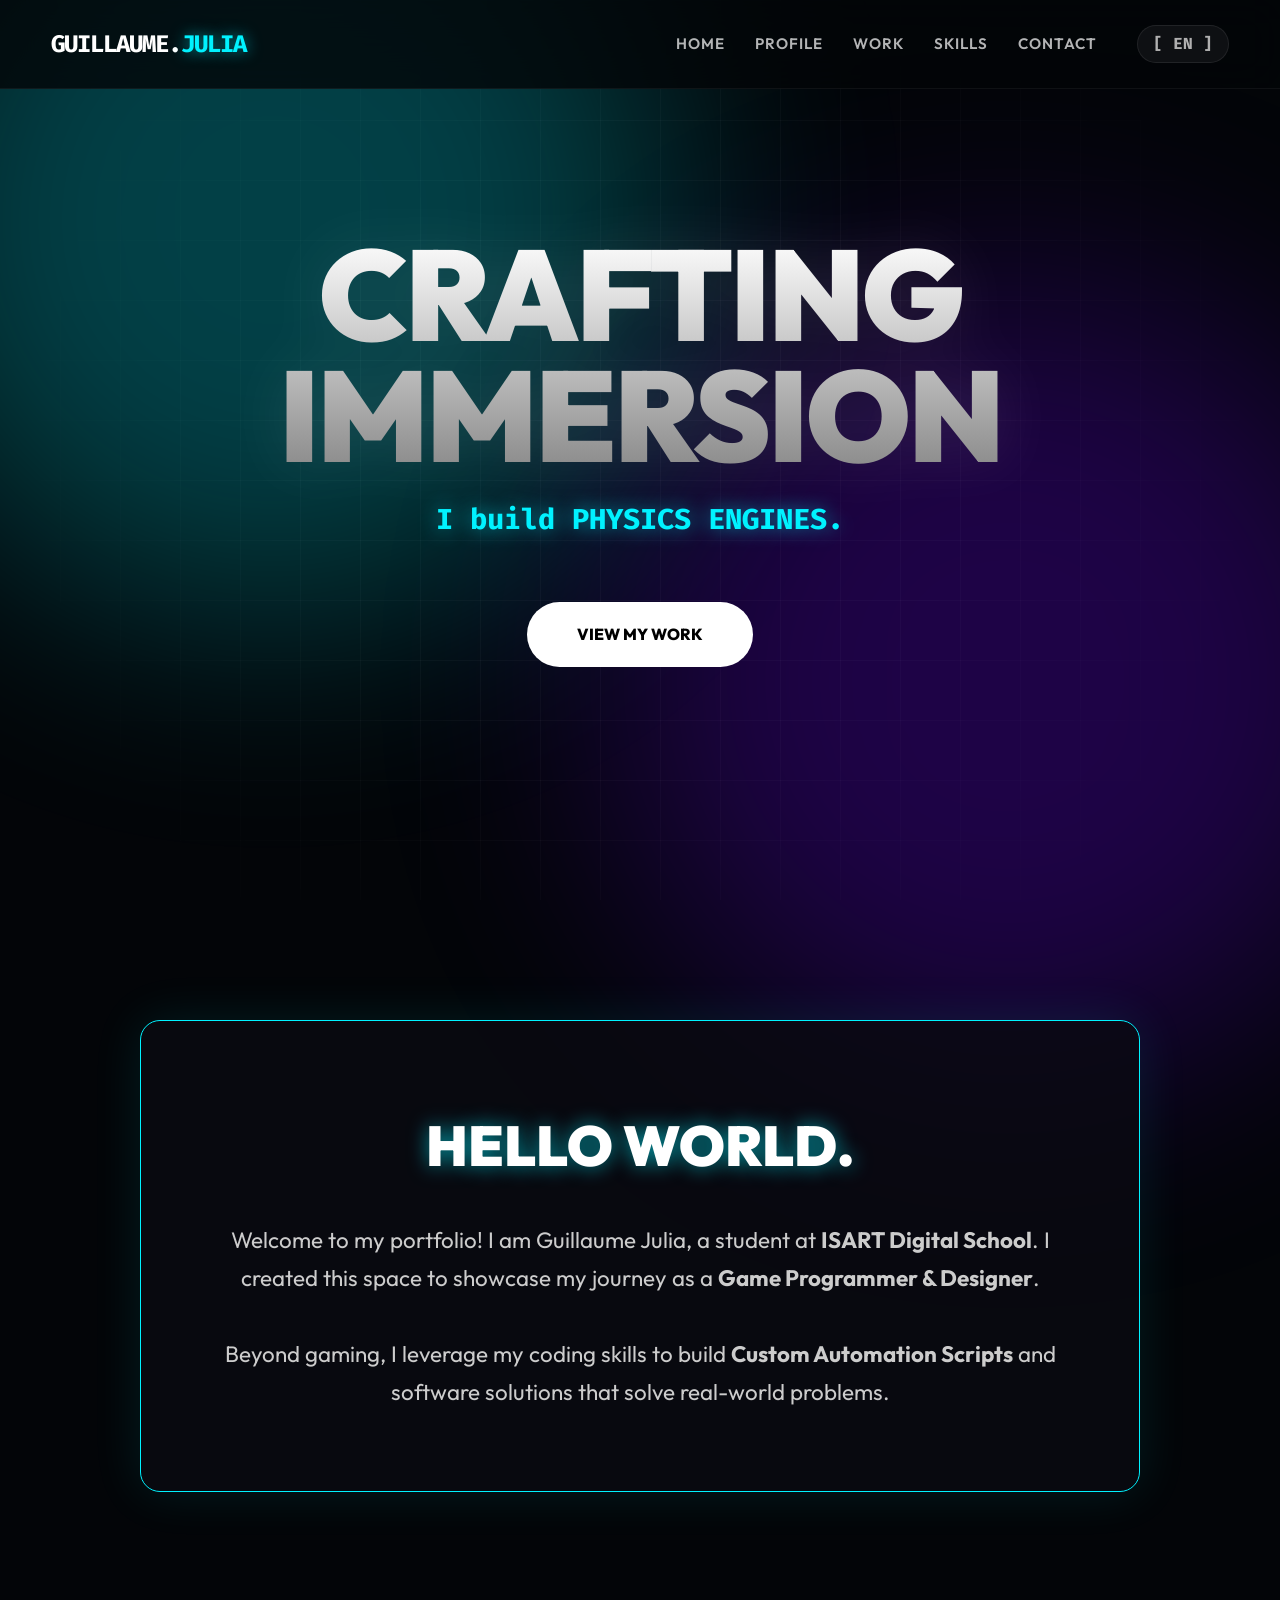
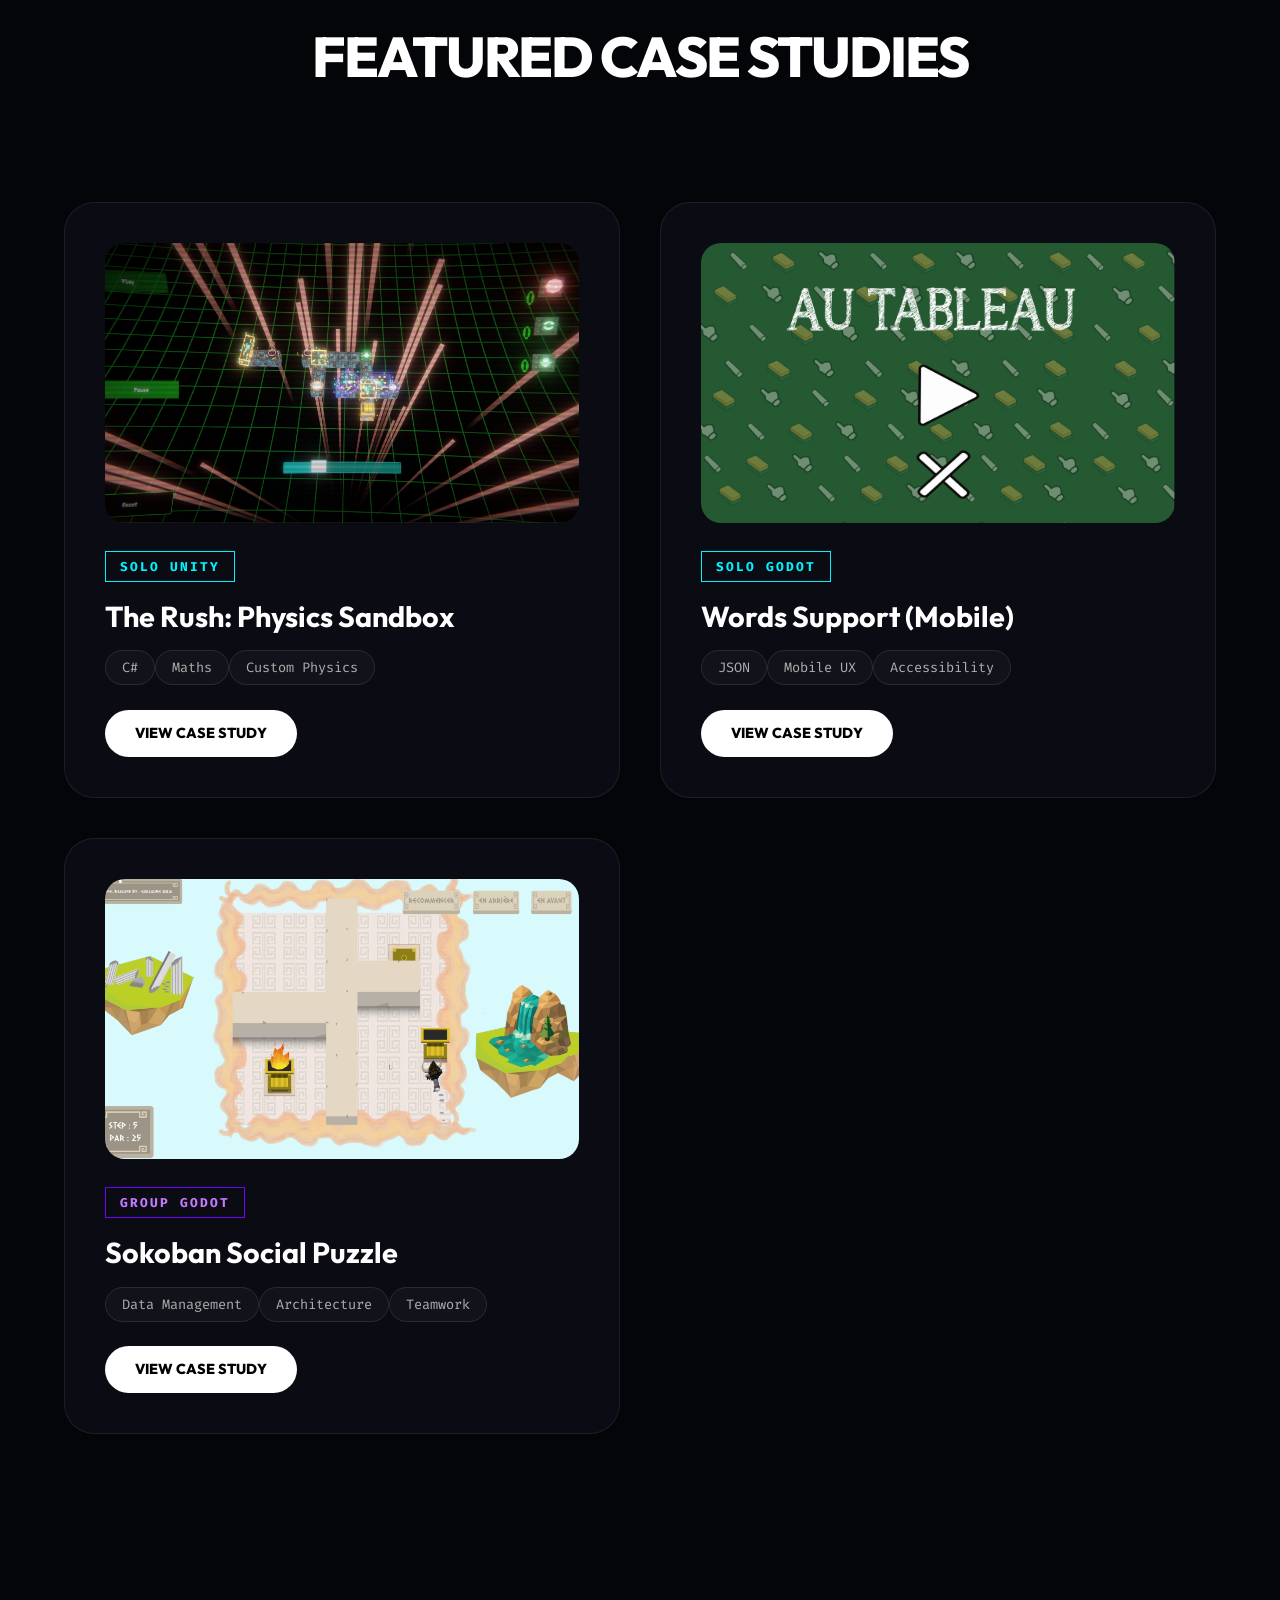
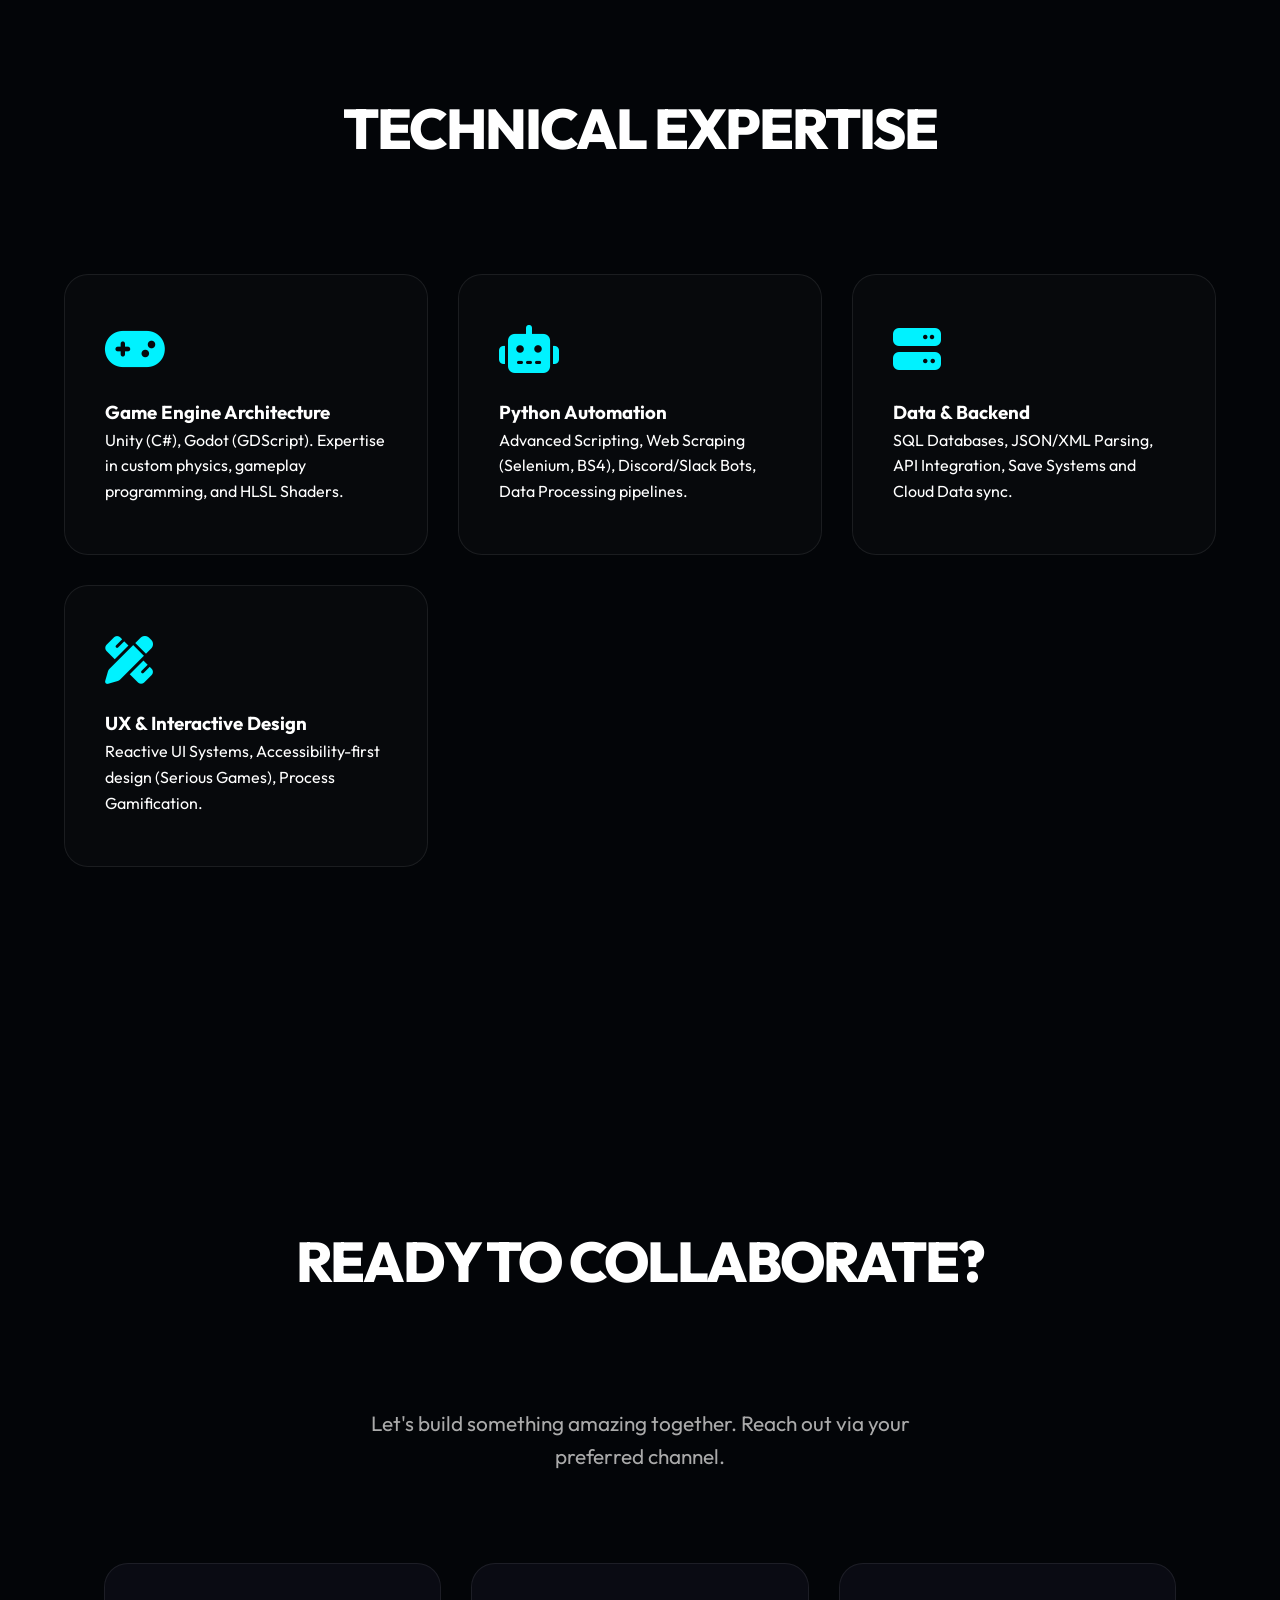
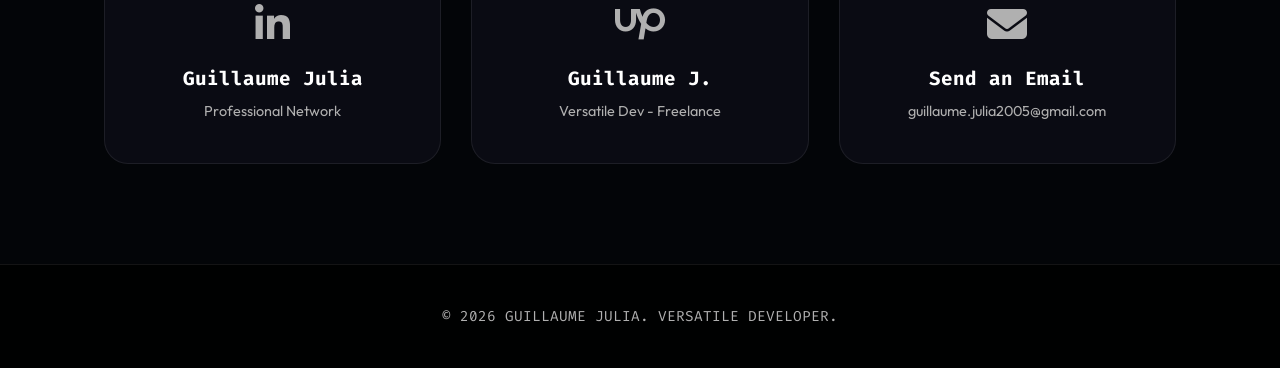
==== index.html @ 3892c231 "Add files via upload" ====
<!DOCTYPE html>
<html lang="en">
<head>
    <meta charset="UTF-8">
    <meta name="viewport" content="width=device-width, initial-scale=1.0">
    <title>Guillaume Julia | Creative Tech Portfolio</title>
    <link href="https://fonts.googleapis.com/css2?family=Outfit:wght@300;500;800;900&family=Fira+Code:wght@400;600&display=swap" rel="stylesheet">
    <link rel="stylesheet" href="https://cdnjs.cloudflare.com/ajax/libs/font-awesome/6.4.0/css/all.min.css">
    <link rel="stylesheet" href="style.css">
</head>
<body>
    <div class="scroll-progress" id="scroll-progress"></div>
    
    <div class="cursor-dot"></div>
    <div class="cursor-outline"></div>
    
    <div class="background-grid"></div>
    <div class="blob blob-1"></div>
    <div class="blob blob-2"></div>

    <nav class="navbar">
        <a href="index.html" class="logo">GUILLAUME.<span class="tech">JULIA</span></a>
        <div class="nav-container">
            <ul class="nav-links">
                <li><a href="#home" data-key="nav-home">Home</a></li>
                <li><a href="#about" data-key="nav-about">Profile</a></li>
                <li><a href="#projects" data-key="nav-work">Work</a></li>
                <li><a href="#skills" data-key="nav-skills">Skills</a></li>
                <li><a href="#contact" data-key="nav-contact">Contact</a></li>
            </ul>
            <div class="lang-switch" id="lang-toggle">[ EN ]</div>
        </div>
    </nav>

    <header id="home" class="hero">
        <div class="hero-content">
            <h1 class="glitch-text" data-key="hero-title">CRAFTING<br>IMMERSION</h1>
            <h2 class="typewriter"><span data-key="hero-subtitle">I build</span> <span id="typing-text"></span></h2>
            <div style="margin-top: 60px;"><a href="#projects" class="btn" data-key="hero-btn">View My Work</a></div>
        </div>
    </header>

    <section id="about" style="padding: 120px 5%;">
        <div class="about-perspective">
            <div class="about-box" id="tilt-box">
                <h2 data-key="about-title">HELLO WORLD.</h2>
                <p data-key="about-text">
                    Welcome to my portfolio! I am <span class="highlight">Guillaume Julia</span>, a student at <strong>ISART Digital School</strong>.
                    I created this space to showcase my journey as a <strong>Game Programmer & Designer</strong>.
                    <br><br>
                    Beyond gaming, I leverage my coding skills to build <strong>Custom Automation Scripts</strong> and software solutions that solve real-world problems.
                </p>
            </div>
        </div>
    </section>

    <section id="projects">
        <h2 class="section-title" data-key="section-projects">Featured Case Studies</h2>
        <div class="projects-grid">
            <div class="card">
                <div class="card-image" style="background-image: url('ClosingGeneral/Screenshots/Rush/Rush1.png');"></div>
                <div class="card-info">
                    <span class="badge-solo">SOLO UNITY</span>
                    <h3>The Rush: Physics Sandbox</h3>
                    <div class="tags" style="margin-bottom: 30px;"><span>C#</span><span>Maths</span><span>Custom Physics</span></div>
                    <a href="projet.html?id=1" class="btn" style="padding: 12px 30px; font-size: 0.9rem;" data-key="btn-case">View Case Study</a>
                </div>
            </div>

            <div class="card">
                <div class="card-image" style="background-image: url('ClosingGeneral/Screenshots/OneButton/OneButtonGame1.png');"></div>
                <div class="card-info">
                    <span class="badge-solo">SOLO GODOT</span>
                    <h3>Words Support (Mobile)</h3>
                    <div class="tags" style="margin-bottom: 30px;"><span>JSON</span><span>Mobile UX</span><span>Accessibility</span></div>
                    <a href="projet.html?id=2" class="btn" style="padding: 12px 30px; font-size: 0.9rem;" data-key="btn-case">View Case Study</a>
                </div>
            </div>

            <div class="card">
                <div class="card-image" style="background-image: url('ClosingGeneral/Screenshots/Sokoban/Sokoban4.png');"></div>
                <div class="card-info">
                    <span class="badge-group">GROUP GODOT</span>
                    <h3>Sokoban Social Puzzle</h3>
                    <div class="tags" style="margin-bottom: 30px;"><span>Data Management</span><span>Architecture</span><span>Teamwork</span></div>
                    <a href="projet.html?id=3" class="btn" style="padding: 12px 30px; font-size: 0.9rem;" data-key="btn-case">View Case Study</a>
                </div>
            </div>
        </div>
    </section>

    <section id="skills" style="padding: 150px 0;">
        <h2 class="section-title" data-key="section-skills">Technical Expertise</h2>
        <div class="skills-grid">
            <div class="skill-card">
                <i class="fa-solid fa-gamepad skill-icon"></i>
                <h3 data-key="skill-game-title">Game Engine Architecture</h3>
                <p data-key="skill-game-desc">Unity (C#), Godot (GDScript). Expertise in custom physics, gameplay programming, and HLSL Shaders.</p>
            </div>
            <div class="skill-card">
                <i class="fa-solid fa-robot skill-icon"></i>
                <h3 data-key="skill-auto-title">Python Automation</h3>
                <p data-key="skill-auto-desc">Advanced Scripting, Web Scraping (Selenium, BS4), Discord/Slack Bots, Data Processing pipelines.</p>
            </div>
            <div class="skill-card">
                <i class="fa-solid fa-server skill-icon"></i>
                <h3 data-key="skill-data-title">Data & Backend</h3>
                <p data-key="skill-data-desc">SQL Databases, JSON/XML Parsing, API Integration, Save Systems and Cloud Data sync.</p>
            </div>
            <div class="skill-card">
                <i class="fa-solid fa-pen-ruler skill-icon"></i>
                <h3 data-key="skill-ux-title">UX & Interactive Design</h3>
                <p data-key="skill-ux-desc">Reactive UI Systems, Accessibility-first design (Serious Games), Process Gamification.</p>
            </div>
        </div>
    </section>

    <section id="contact" class="contact-container">
        <h2 class="section-title" data-key="contact-title">Ready to Collaborate?</h2>
        <p style="font-size: 1.3rem; color: #aaa; max-width: 600px; text-align: center; margin-bottom: 40px;" data-key="contact-desc">
            Let's build something amazing together. Reach out via your preferred channel.
        </p>

        <div class="contact-grid">
            <a href="https://www.linkedin.com/in/guillaume-julia-a1200836b/" target="_blank" class="contact-card linkedin">
                <i class="fa-brands fa-linkedin-in"></i>
                <h3>Guillaume Julia</h3>
                <span>Professional Network</span>
            </a>
            
            <a href="https://www.upwork.com/freelancers/~01dd843549e33586c9?mp_source=share" target="_blank" class="contact-card upwork">
                <i class="fa-brands fa-upwork"></i>
                <h3>Guillaume J.</h3>
                <span>Versatile Dev - Freelance</span>
            </a>
            
            <a href="mailto:guillaume.julia2005@gmail.com" class="contact-card email">
                <i class="fa-solid fa-envelope"></i>
                <h3>Send an Email</h3>
                <span>guillaume.julia2005@gmail.com</span>
            </a>
        </div>
    </section>

    <footer>
        <p>© 2026 GUILLAUME JULIA. VERSATILE DEVELOPER.</p>
    </footer>

    <script src="script.js"></script>
</body>
</html>
---- style.css ----
:root {
    --bg-color: #030508;
    --card-bg: rgba(15, 15, 25, 0.7);
    --accent: #00f2ff;
    --accent-glow: rgba(0, 242, 255, 0.6);
    --secondary: #7000ff;
    --upwork: #14a800;
    --linkedin: #0077b5;
    --text: #ffffff;
    --text-dim: #b0b0b0;
    --border: rgba(255, 255, 255, 0.08);
    --font-main: 'Outfit', sans-serif;
    --font-code: 'Fira Code', monospace;
}

* { margin: 0; padding: 0; box-sizing: border-box; scroll-behavior: smooth; cursor: none; }

body { font-family: var(--font-main); background-color: var(--bg-color); color: var(--text); line-height: 1.6; overflow-x: hidden; }

/* --- SCROLL BAR --- */
.scroll-progress { position: fixed; top: 0; left: 0; height: 3px; background: var(--accent); width: 0%; z-index: 10001; box-shadow: 0 0 10px var(--accent); transition: width 0.1s; }

/* --- BACKGROUND --- */
.background-grid { position: fixed; top: 0; left: 0; width: 100vw; height: 100vh; z-index: -2; background-image: linear-gradient(rgba(255, 255, 255, 0.03) 1px, transparent 1px), linear-gradient(90deg, rgba(255, 255, 255, 0.03) 1px, transparent 1px); background-size: 60px 60px; mask-image: radial-gradient(circle at center, black 40%, transparent 85%); pointer-events: none; }
.blob { position: fixed; width: 800px; height: 800px; border-radius: 50%; filter: blur(120px); opacity: 0.25; z-index: -1; pointer-events: none; animation: pulse 10s infinite alternate; }
.blob-1 { background: var(--accent); top: -20%; left: -10%; }
.blob-2 { background: var(--secondary); bottom: -20%; right: -10%; animation-delay: -5s; }
@keyframes pulse { 0% { opacity: 0.2; transform: scale(1); } 100% { opacity: 0.4; transform: scale(1.1); } }

/* --- CURSOR FIX --- */
.cursor-dot, .cursor-outline {
    position: fixed;
    top: -100px; left: -100px; /* Cache initial */
    transform: translate(-50%, -50%); /* Centrage forcé */
    border-radius: 50%; z-index: 10000;
    pointer-events: none;
}
.cursor-dot { width: 8px; height: 8px; background: var(--accent); box-shadow: 0 0 15px var(--accent); }
.cursor-outline { width: 50px; height: 50px; border: 1px solid var(--accent); opacity: 0.5; }

/* --- NAVBAR --- */
.navbar { display: flex; justify-content: space-between; align-items: center; padding: 25px 4%; position: fixed; width: 100%; top: 0; z-index: 1000; backdrop-filter: blur(20px); border-bottom: 1px solid rgba(255,255,255,0.05); background: rgba(3, 5, 8, 0.8); }
.logo { font-weight: 800; font-family: var(--font-code); font-size: 1.5rem; letter-spacing: -1px; text-transform: uppercase; text-decoration: none; color: var(--text); transition: 0.3s; }
.logo:hover { text-shadow: 0 0 20px var(--accent-glow); }
.tech { color: var(--accent); text-shadow: 0 0 15px var(--accent-glow); }
.nav-container { display: flex; align-items: center; gap: 40px; }
.nav-links { display: flex; gap: 30px; list-style: none; }
.nav-links a { text-decoration: none; color: var(--text); opacity: 0.7; font-size: 0.95rem; font-weight: 600; text-transform: uppercase; letter-spacing: 1px; transition: 0.3s; }
.nav-links a:hover { opacity: 1; color: var(--accent); text-shadow: 0 0 10px var(--accent); }
.lang-switch { font-family: var(--font-code); font-weight: bold; cursor: pointer; border: 1px solid var(--border); padding: 5px 15px; border-radius: 20px; transition: 0.3s; background: rgba(255,255,255,0.05); color: var(--text-dim); }
.lang-switch:hover { border-color: var(--accent); color: #fff; }

/* --- HERO --- */
.hero { height: 100vh; display: flex; align-items: center; justify-content: center; text-align: center; padding: 0 5%; position: relative; }
.hero h1 { font-size: clamp(4rem, 12vw, 8rem); font-weight: 900; line-height: 0.95; background: linear-gradient(180deg, #fff, #888); -webkit-background-clip: text; -webkit-text-fill-color: transparent; margin-bottom: 20px; letter-spacing: -3px; filter: drop-shadow(0 0 30px rgba(255,255,255,0.1)); }
.typewriter { font-size: 1.8rem; color: var(--accent); font-family: var(--font-code); margin-bottom: 50px; text-shadow: 0 0 20px var(--accent-glow); }

/* --- SECTIONS --- */
.section-title { font-size: 3.5rem; text-align: center; margin-bottom: 100px; font-weight: 800; letter-spacing: -2px; text-transform: uppercase; }

/* --- ABOUT 3D --- */
.about-perspective { perspective: 1000px; display: flex; justify-content: center; }
.about-box { background: rgba(10, 10, 18, 0.8); border: 1px solid var(--accent); padding: 80px 50px; border-radius: 20px; text-align: center; max-width: 1000px; position: relative; overflow: hidden; box-shadow: 0 0 50px rgba(0, 242, 255, 0.1); transform-style: preserve-3d; transition: transform 0.1s ease-out; }
.about-box::after { content: ''; position: absolute; top: -50%; left: 0; width: 100%; height: 20px; background: linear-gradient(180deg, transparent, var(--accent), transparent); opacity: 0.3; animation: scan 4s infinite linear; pointer-events: none; }
@keyframes scan { 0% { top: -10%; } 100% { top: 110%; } }
.about-box h2 { font-size: 3.5rem; font-weight: 900; margin-bottom: 30px; color: #fff; text-transform: uppercase; text-shadow: 0 0 20px var(--accent-glow); }
.about-box p { font-size: 1.4rem; color: #ccc; line-height: 1.7; transform: translateZ(30px); }

/* --- CARDS --- */
.projects-grid { display: grid; grid-template-columns: repeat(auto-fit, minmax(400px, 1fr)); gap: 40px; padding: 0 5% 100px; }
.card { background: var(--card-bg); border: 1px solid var(--border); border-radius: 30px; padding: 40px; transition: 0.4s; position: relative; z-index: 1; overflow: hidden; }
.card:hover { transform: translateY(-15px); border-color: var(--accent); box-shadow: 0 30px 60px rgba(0,0,0,0.5); }
.card-image { height: 280px; border-radius: 20px; background-size: cover; background-position: center; margin-bottom: 30px; filter: saturate(0.8); transition: 0.4s; }
.card:hover .card-image { filter: saturate(1.2); }
.card h3 { font-size: 1.8rem; margin: 15px 0; font-weight: 700; color: #fff; }

/* --- SKILLS --- */
.skills-grid { display: grid; grid-template-columns: repeat(auto-fit, minmax(300px, 1fr)); gap: 30px; padding: 0 5% 100px; }
.skill-card { background: rgba(255,255,255,0.02); border: 1px solid var(--border); padding: 50px 40px; border-radius: 24px; transition: 0.3s; }
.skill-card:hover { background: rgba(255,255,255,0.05); border-color: var(--accent); transform: translateY(-5px); box-shadow: 0 0 30px rgba(0,242,255,0.1); }
.skill-icon { font-size: 3rem; color: var(--accent); margin-bottom: 25px; }

/* --- CONTACT GRID --- */
.contact-container { max-width: 1200px; margin: 0 auto; padding: 100px 5%; display: flex; flex-direction: column; align-items: center; position: relative; z-index: 50; }
.contact-grid { display: grid; grid-template-columns: repeat(auto-fit, minmax(300px, 1fr)); gap: 30px; width: 100%; margin-top: 50px; }
.contact-card {
    background: var(--card-bg); border: 1px solid var(--border); padding: 40px;
    border-radius: 24px; text-decoration: none; color: var(--text);
    display: flex; flex-direction: column; align-items: center; text-align: center;
    transition: 0.3s; position: relative; overflow: hidden; z-index: 51;
}
.contact-card i { font-size: 2.5rem; margin-bottom: 20px; transition: 0.3s; color: var(--text-dim); }
.contact-card h3 { font-family: var(--font-code); font-size: 1.2rem; margin-bottom: 5px; }
.contact-card span { font-size: 0.9rem; color: var(--text-dim); }

.contact-card.linkedin:hover { border-color: var(--linkedin); box-shadow: 0 0 30px rgba(0,119,181,0.2); transform: translateY(-10px); }
.contact-card.linkedin:hover i { color: var(--linkedin); transform: scale(1.1); }
.contact-card.upwork:hover { border-color: var(--upwork); box-shadow: 0 0 30px rgba(20,168,0,0.2); transform: translateY(-10px); }
.contact-card.upwork:hover i { color: var(--upwork); transform: scale(1.1); }
.contact-card.email:hover { border-color: var(--accent); box-shadow: 0 0 30px rgba(0,242,255,0.2); transform: translateY(-10px); }
.contact-card.email:hover i { color: var(--accent); transform: scale(1.1); }

footer { text-align: center; padding: 40px; border-top: 1px solid var(--border); font-family: var(--font-code); font-size: 0.9rem; color: var(--text-dim); background: rgba(0,0,0,0.8); }

/* --- PAGE PROJET --- */
.project-container { padding: 0 4% 150px; max-width: 1920px; margin: 0 auto; }
.feature-block { display: flex; align-items: center; gap: 80px; margin-bottom: 250px; opacity: 0; transform: translateY(100px); transition: all 1s; }
.feature-block.show { opacity: 1; transform: translateY(0); }
.feature-block:nth-child(even) { flex-direction: row-reverse; }
.feature-text { flex: 0.8; min-width: 400px; z-index: 2; }
.feature-text h3 {
    font-size: 3.5rem; line-height: 1.1; margin-bottom: 30px; font-family: var(--font-main); font-weight: 900;
    text-transform: uppercase; letter-spacing: -1px;
    background: linear-gradient(90deg, #fff, var(--accent)); -webkit-background-clip: text; -webkit-text-fill-color: transparent;
    filter: drop-shadow(0 0 20px rgba(0, 242, 255, 0.3));
}
.feature-image { flex: 1.4; border-radius: 20px; overflow: hidden; border: 1px solid rgba(255,255,255,0.1); box-shadow: 0 50px 100px rgba(0,0,0,0.8); transition: transform 0.5s; }
.feature-image:hover { transform: scale(1.02); }
.feature-image img { width: 100%; display: block; }

/* YOUTUBE WRAPPER */
.video-wrapper {
    position: relative; padding-bottom: 56.25%; height: 0; overflow: hidden;
    border-radius: 30px; border: 1px solid var(--border); margin-bottom: 150px;
    box-shadow: 0 0 80px rgba(0, 242, 255, 0.1); background: #000;
}
.video-wrapper iframe { position: absolute; top: 0; left: 0; width: 100%; height: 100%; border: 0; }

.project-meta-date { color: var(--text-dim); font-family: var(--font-code); font-size: 1.2rem; margin-bottom: 40px; border: 1px solid var(--border); padding: 10px 20px; border-radius: 50px; display: inline-block; }

.btn { padding: 20px 50px; border-radius: 100px; text-decoration: none; font-weight: 800; text-transform: uppercase; background: #fff; color: #000; display: inline-block; transition: 0.3s; position: relative; z-index: 10; }
.btn:hover { background: var(--accent); box-shadow: 0 0 40px var(--accent); transform: scale(1.05); }
.btn-link { color: var(--text); text-decoration: none; font-weight: 700; display: flex; align-items: center; gap: 10px; margin-top: 25px; transition: 0.3s; border-bottom: 1px solid transparent; width: fit-content; position: relative; z-index: 10; }
.btn-link:hover { color: var(--accent); border-bottom-color: var(--accent); gap: 15px; }
.tags span { background: rgba(255,255,255,0.03); border: 1px solid rgba(255,255,255,0.1); padding: 8px 16px; border-radius: 50px; font-size: 0.85rem; font-family: var(--font-code); color: var(--text-dim); }
.badge-solo { border: 1px solid var(--accent); color: var(--accent); padding: 6px 14px; font-family: var(--font-code); font-weight: bold; font-size: 0.8rem; letter-spacing: 2px; text-transform: uppercase; }
.badge-group { border: 1px solid var(--secondary); color: #c47aff; padding: 6px 14px; font-family: var(--font-code); font-weight: bold; font-size: 0.8rem; letter-spacing: 2px; text-transform: uppercase; }
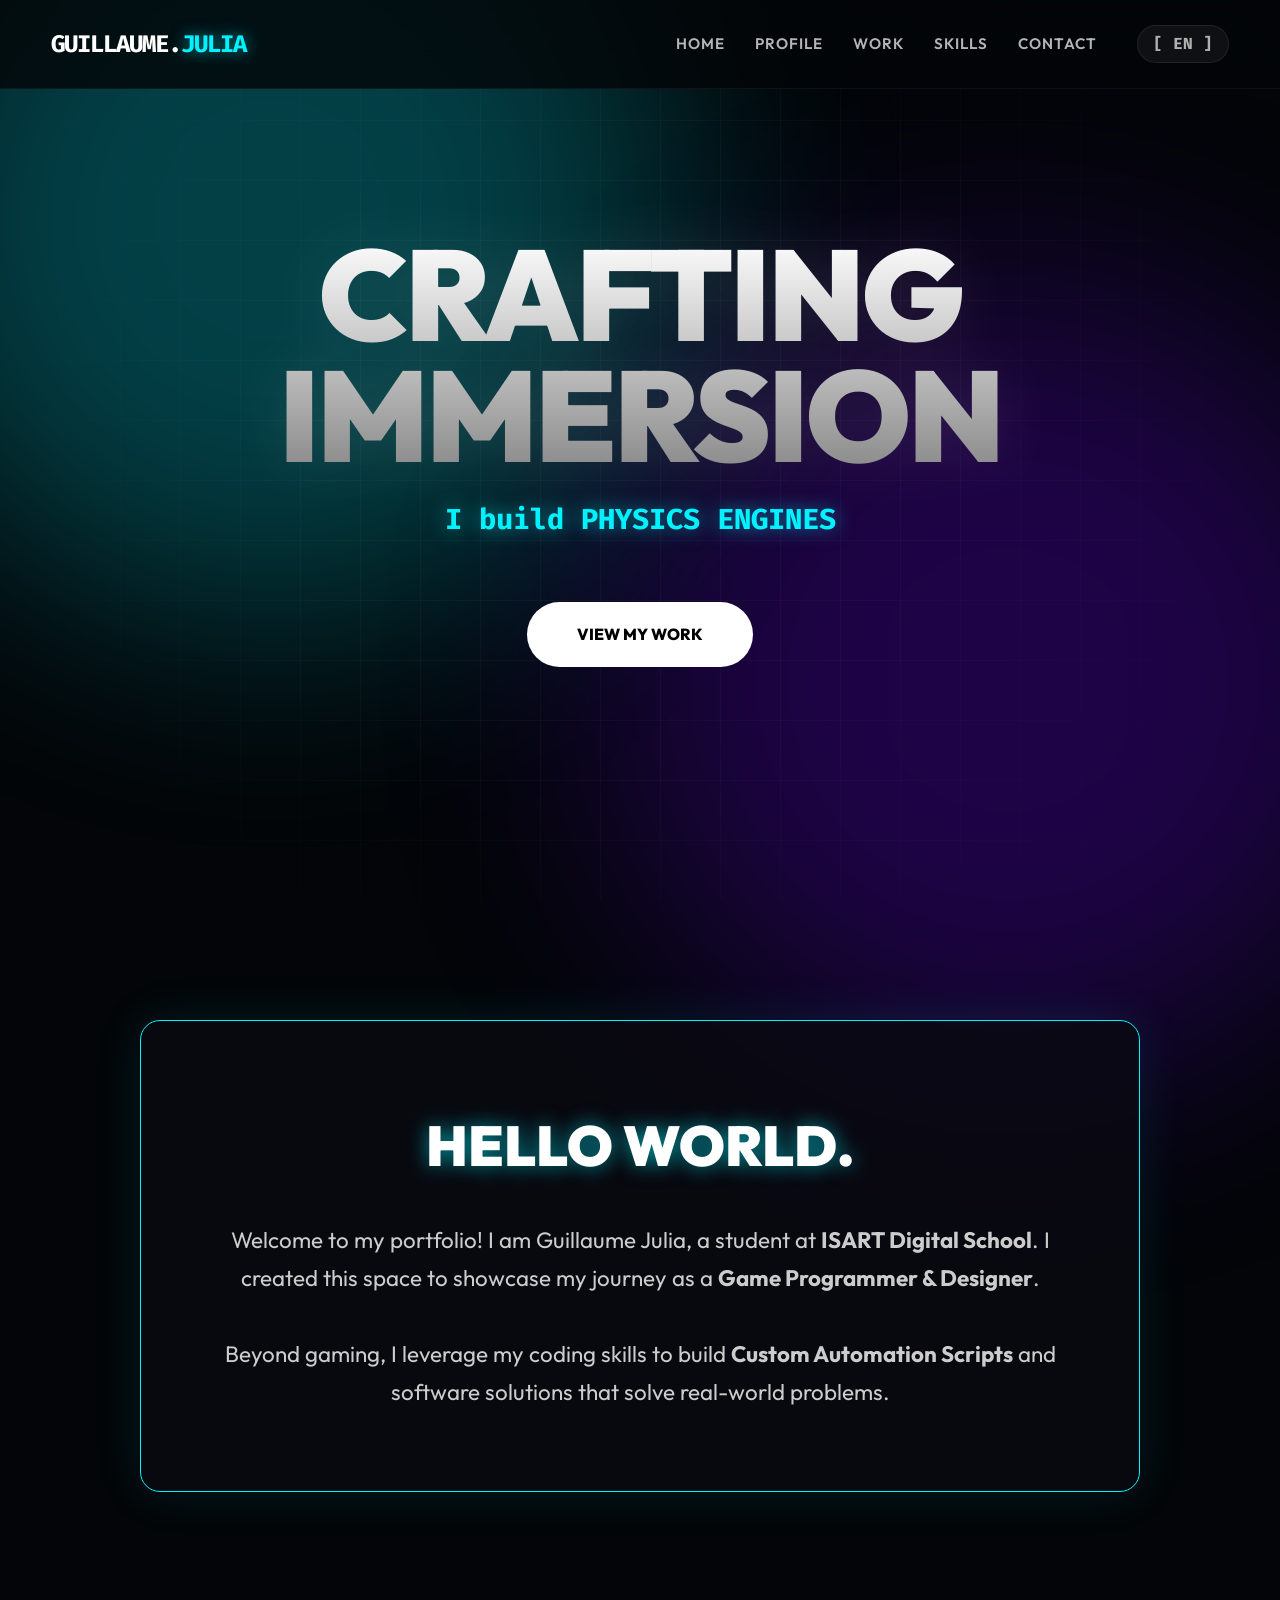
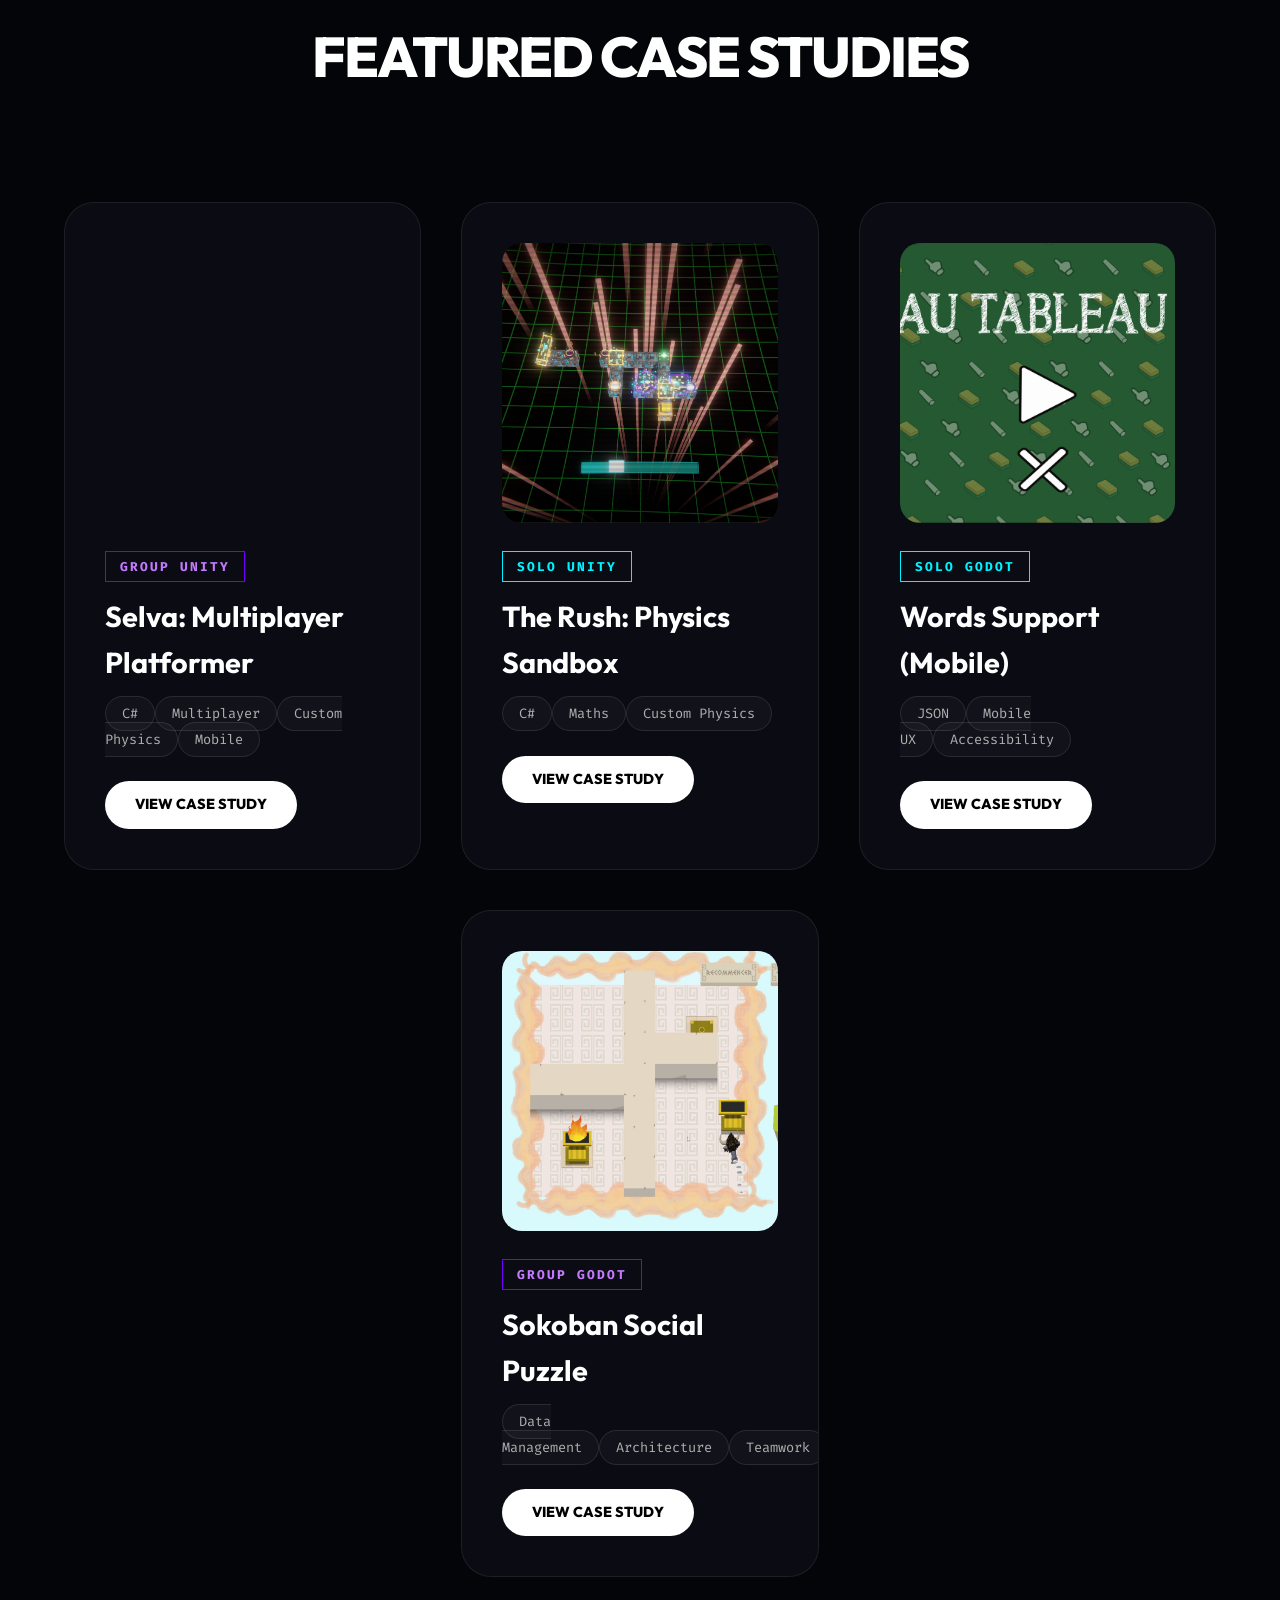
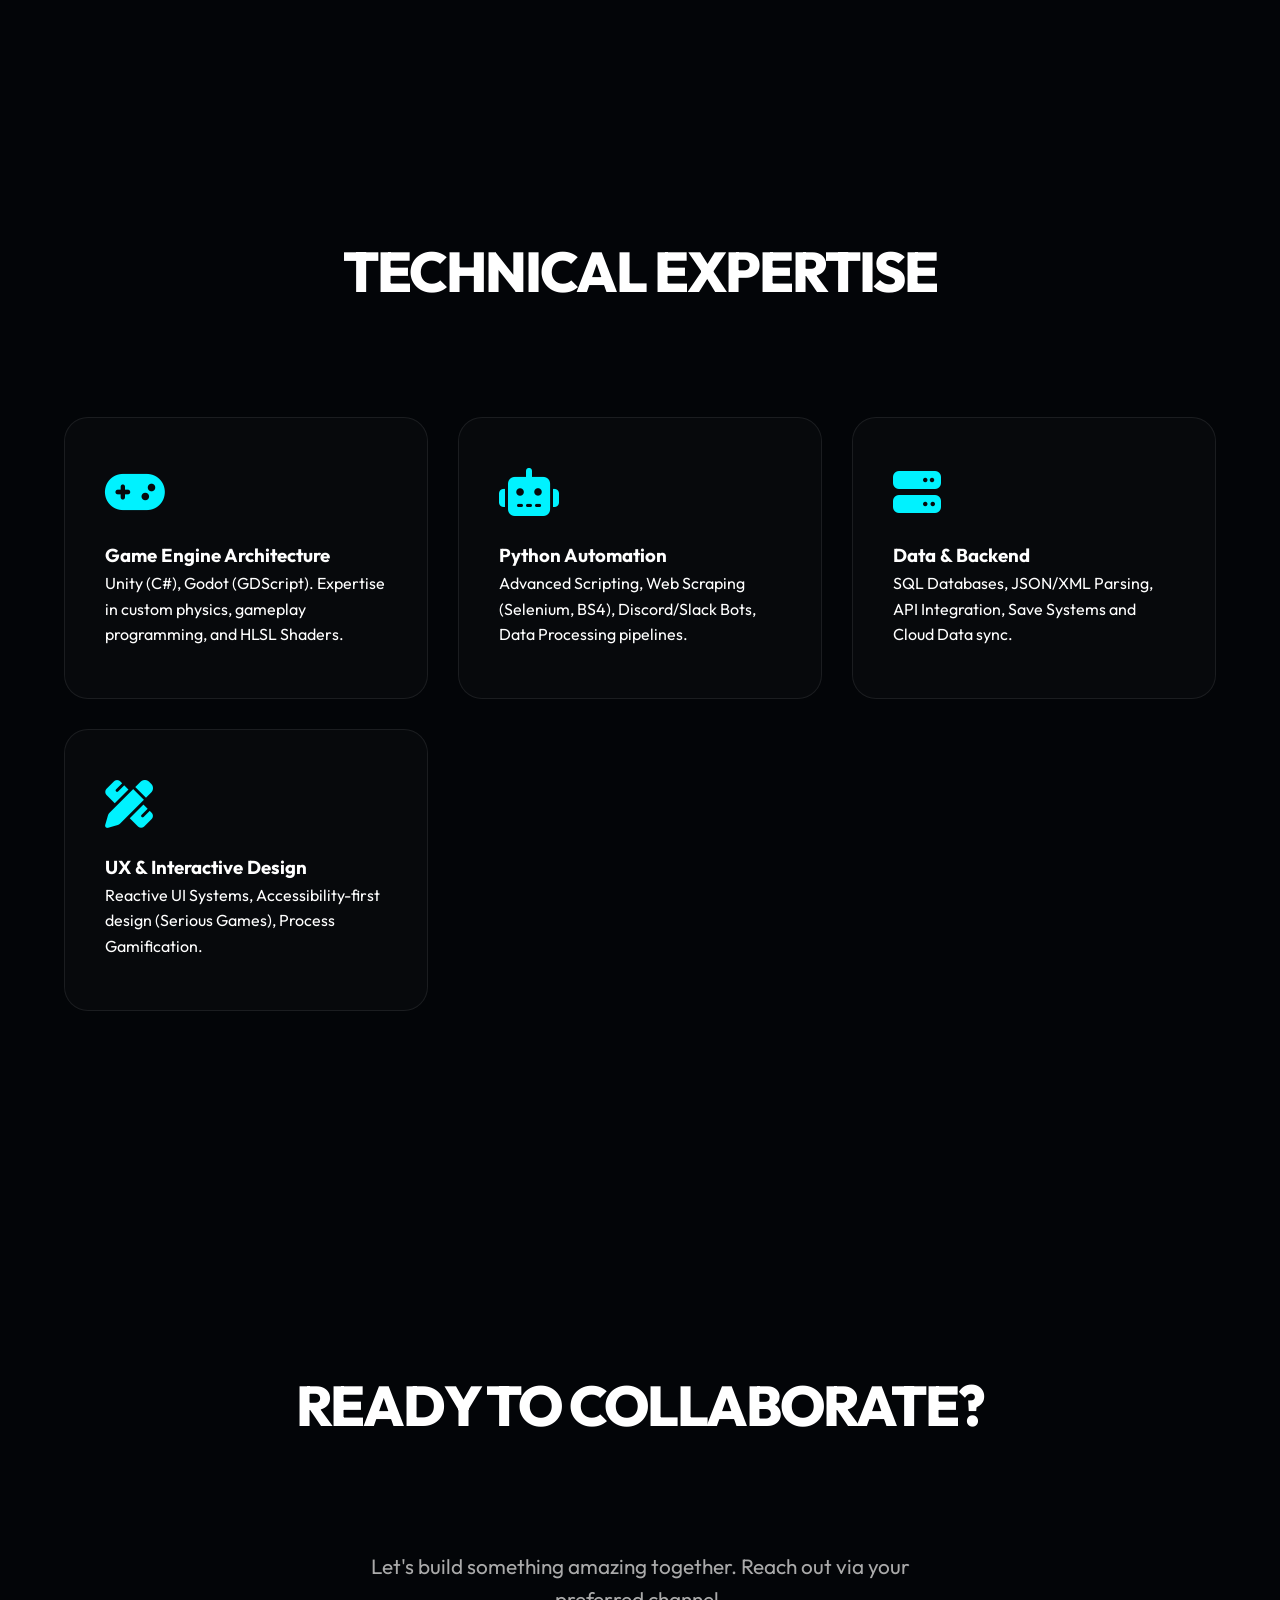
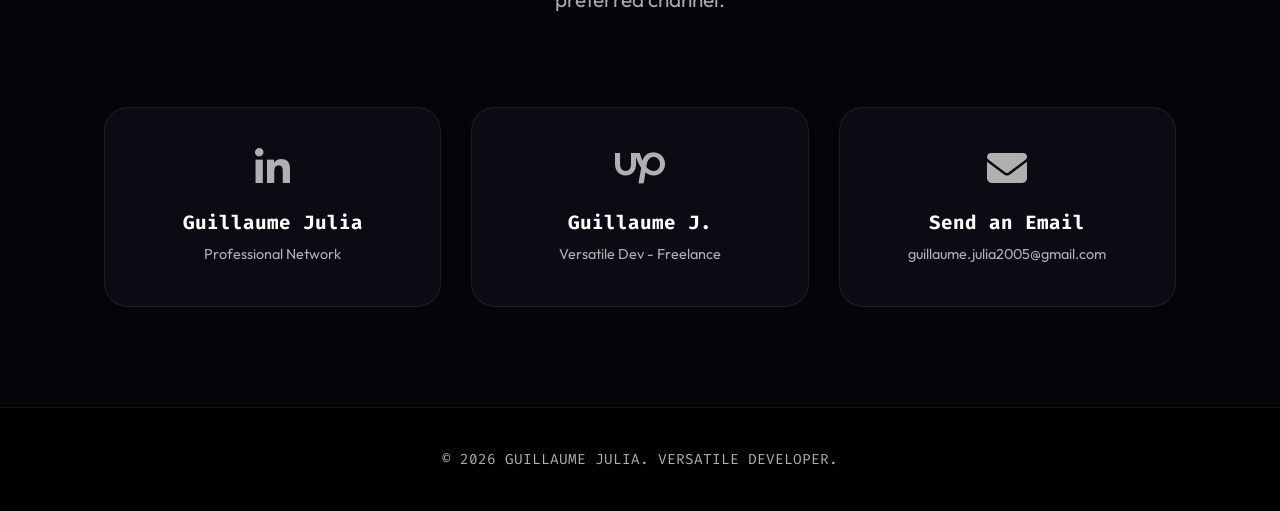
==== commit 0614e4e9: "commit index update" ====
--- a/index.html
+++ b/index.html
@@ -56,7 +56,17 @@
 
     <section id="projects">
         <h2 class="section-title" data-key="section-projects">Featured Case Studies</h2>
-        <div class="projects-grid">
+        <div class="projects-grid" style="grid-template-columns: repeat(3, 1fr);">
+            <div class="card">
+                <div class="card-image" style="background-image: url('ClosingGeneral/Screenshots/Platformer/Platformer1.png');"></div>
+                <div class="card-info">
+                    <span class="badge-group">GROUP UNITY</span>
+                    <h3>Selva: Multiplayer Platformer</h3>
+                    <div class="tags" style="margin-bottom: 30px;"><span>C#</span><span>Multiplayer</span><span>Custom Physics</span><span>Mobile</span></div>
+                    <a href="projet.html?id=4" class="btn" style="padding: 12px 30px; font-size: 0.9rem;" data-key="btn-case">View Case Study</a>
+                </div>
+            </div>
+
             <div class="card">
                 <div class="card-image" style="background-image: url('ClosingGeneral/Screenshots/Rush/Rush1.png');"></div>
                 <div class="card-info">
@@ -77,7 +87,7 @@
                 </div>
             </div>
 
-            <div class="card">
+            <div class="card" style="grid-column: 2;">
                 <div class="card-image" style="background-image: url('ClosingGeneral/Screenshots/Sokoban/Sokoban4.png');"></div>
                 <div class="card-info">
                     <span class="badge-group">GROUP GODOT</span>
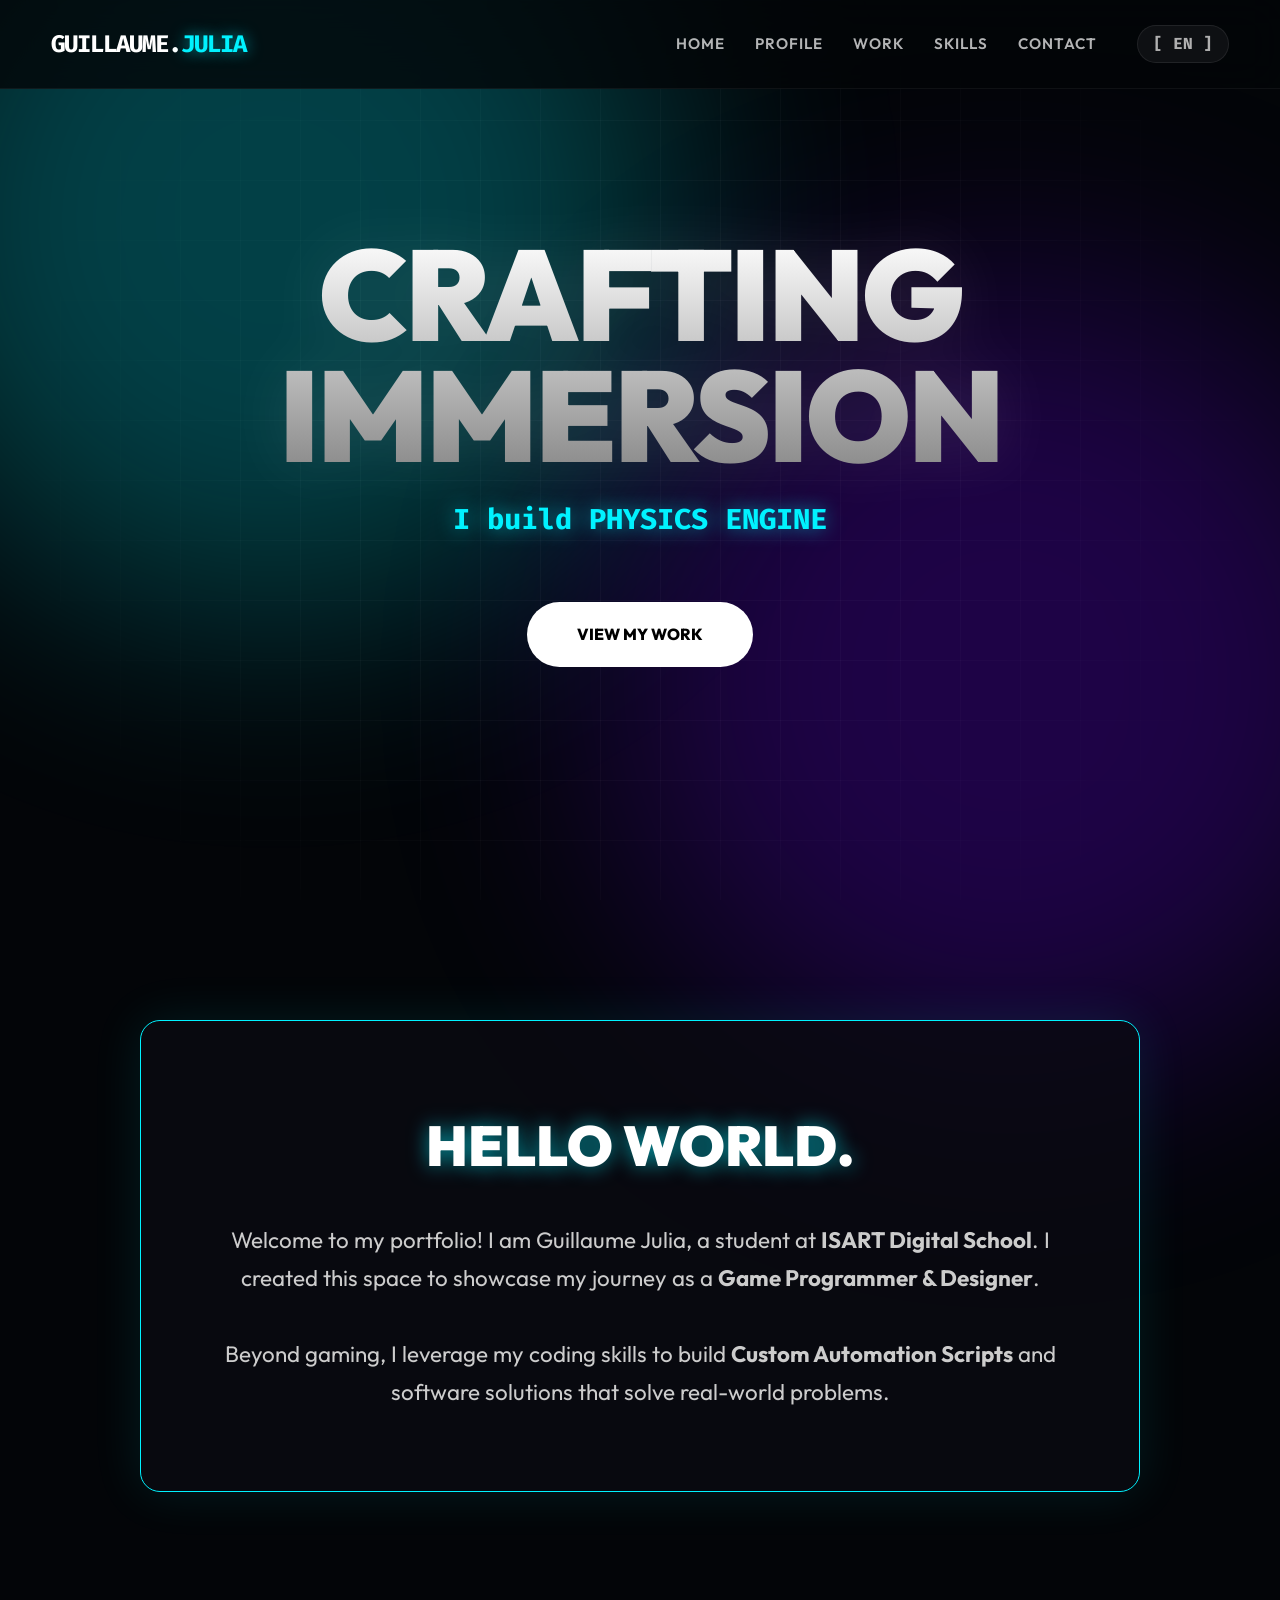
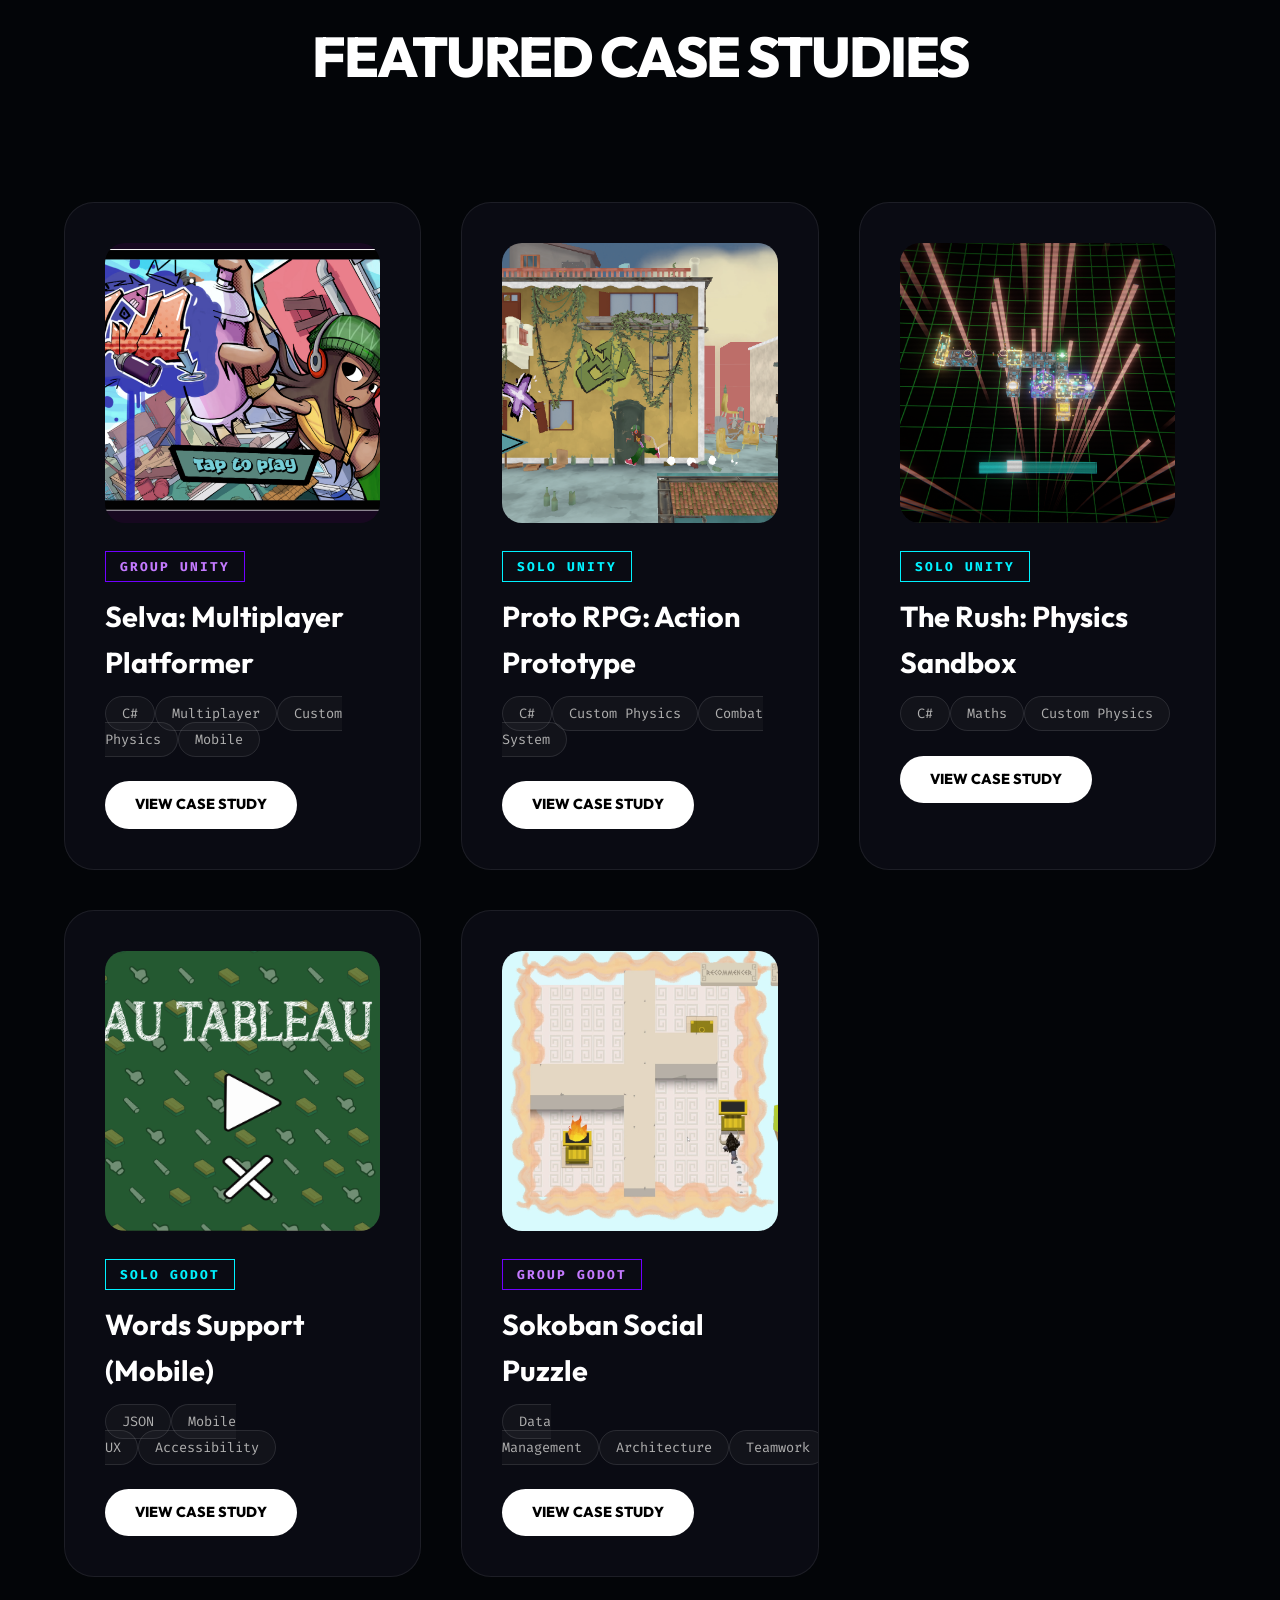
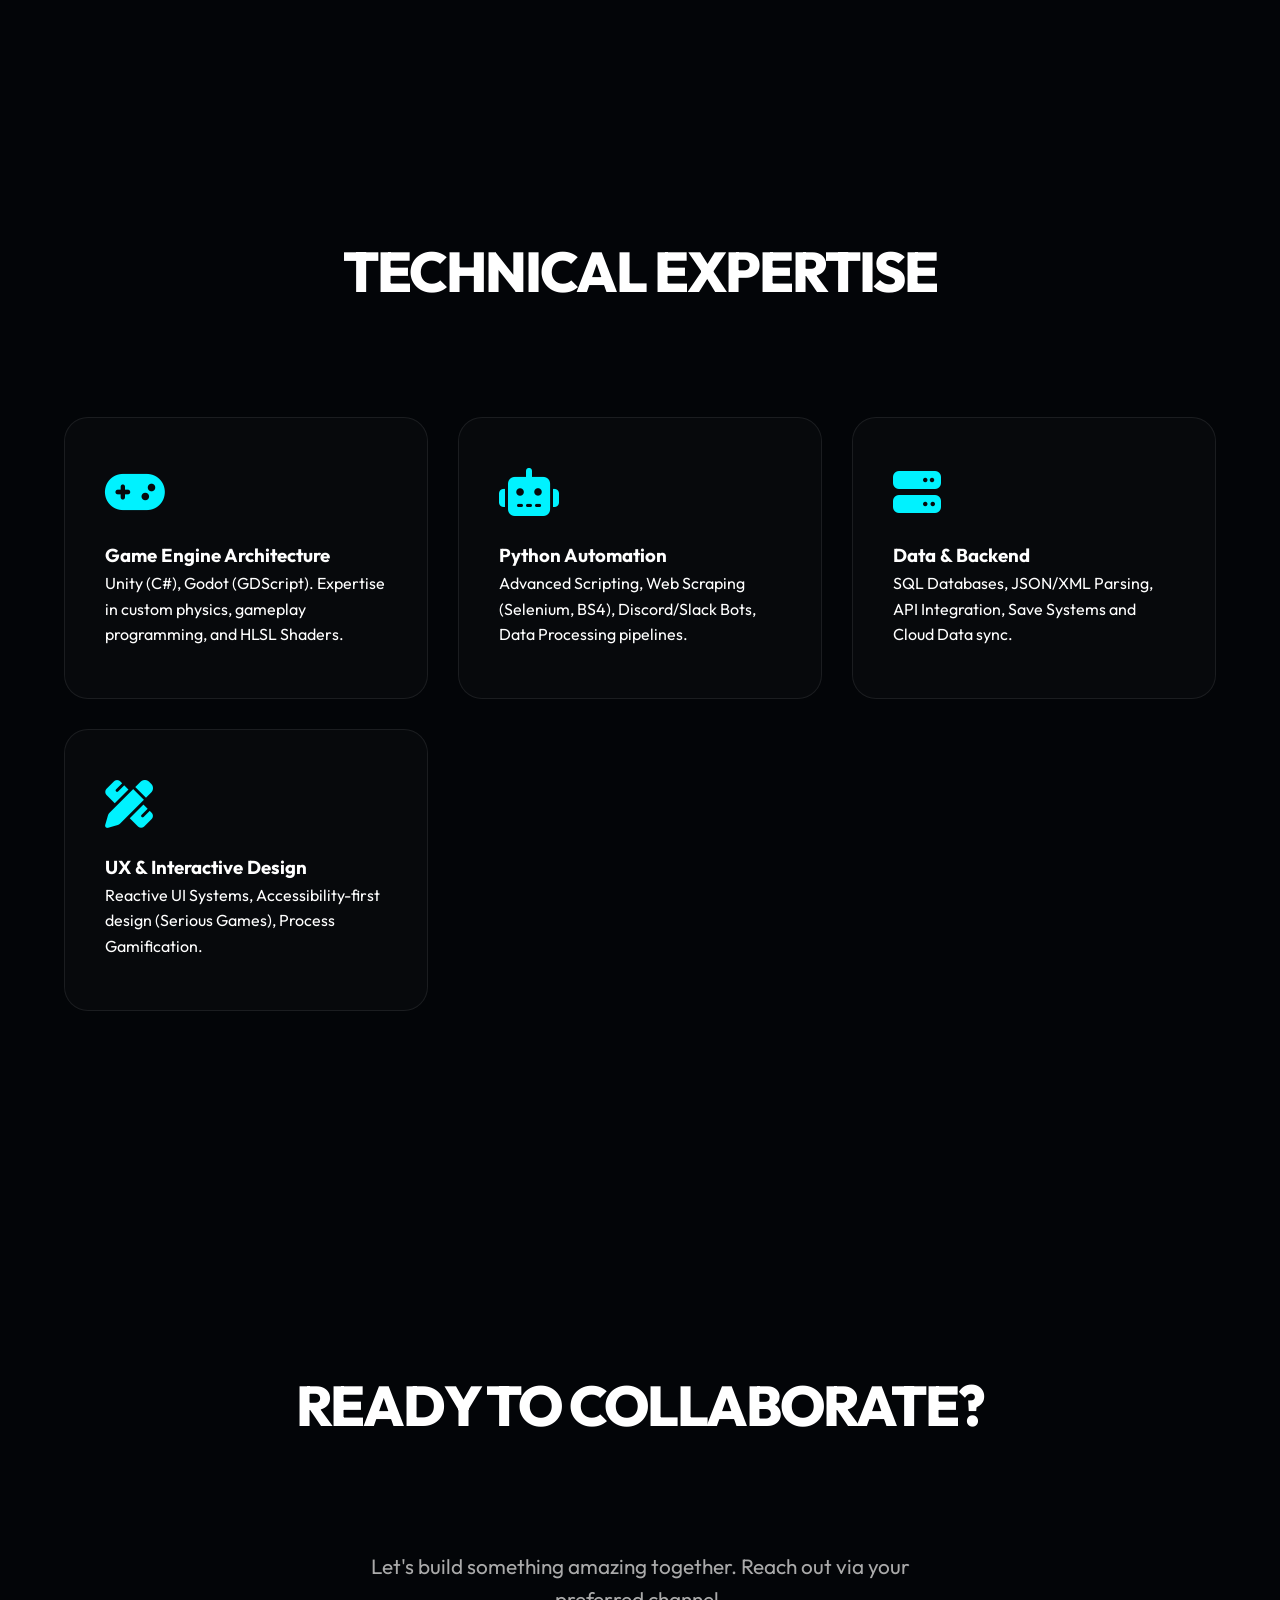
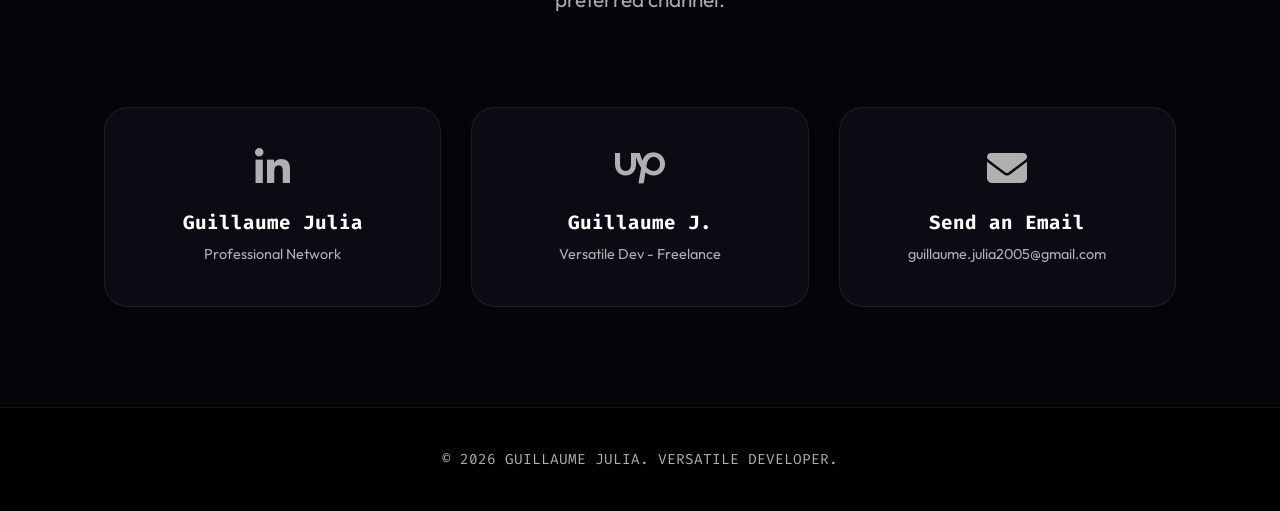
==== commit 5d4bcd3e: "add prototype" ====
--- a/index.html
+++ b/index.html
@@ -68,6 +68,16 @@
             </div>
 
             <div class="card">
+                <div class="card-image" style="background-image: url('ClosingGeneral/Screenshots/Platformer/Platformer7.png');"></div>
+                <div class="card-info">
+                    <span class="badge-solo">SOLO UNITY</span>
+                    <h3>Proto RPG: Action Prototype</h3>
+                    <div class="tags" style="margin-bottom: 30px;"><span>C#</span><span>Custom Physics</span><span>Combat System</span></div>
+                    <a href="projet.html?id=5" class="btn" style="padding: 12px 30px; font-size: 0.9rem;" data-key="btn-case">View Case Study</a>
+                </div>
+            </div>
+
+            <div class="card">
                 <div class="card-image" style="background-image: url('ClosingGeneral/Screenshots/Rush/Rush1.png');"></div>
                 <div class="card-info">
                     <span class="badge-solo">SOLO UNITY</span>
@@ -87,7 +97,7 @@
                 </div>
             </div>
 
-            <div class="card" style="grid-column: 2;">
+            <div class="card">
                 <div class="card-image" style="background-image: url('ClosingGeneral/Screenshots/Sokoban/Sokoban4.png');"></div>
                 <div class="card-info">
                     <span class="badge-group">GROUP GODOT</span>
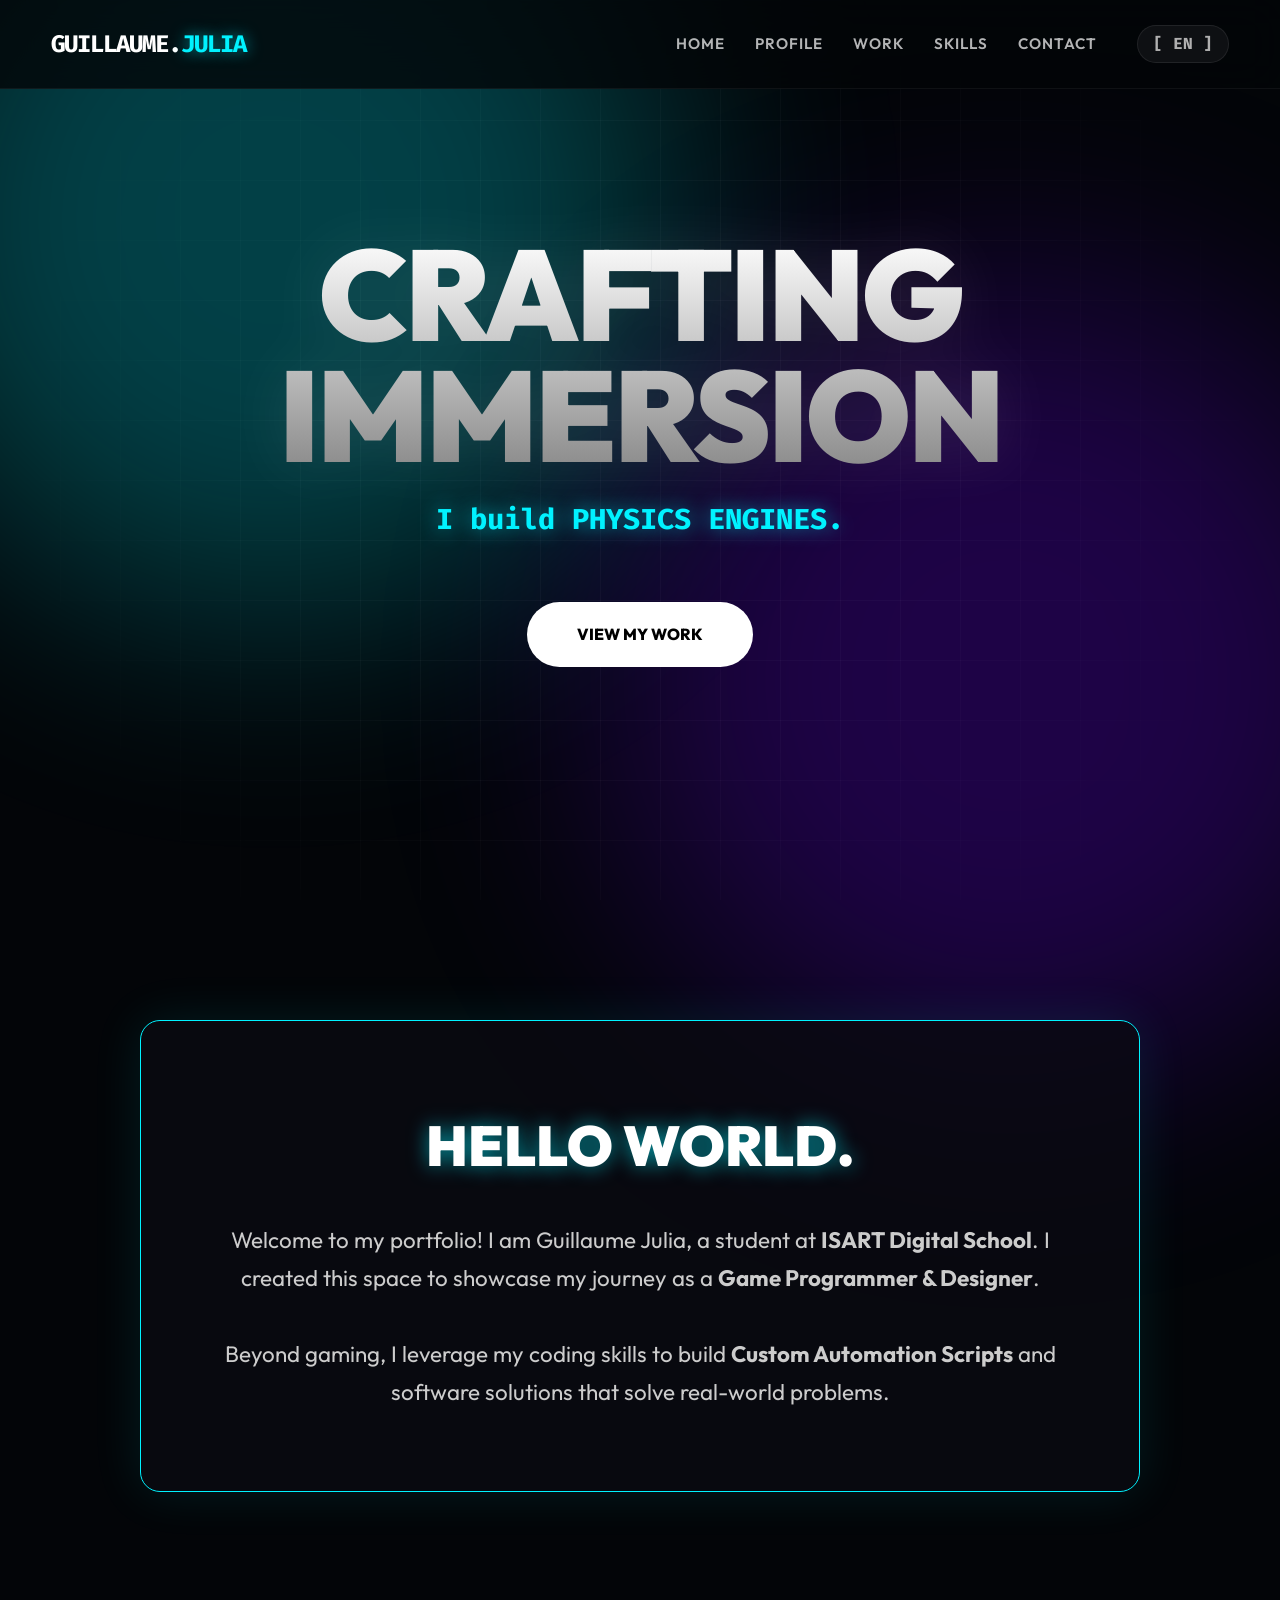
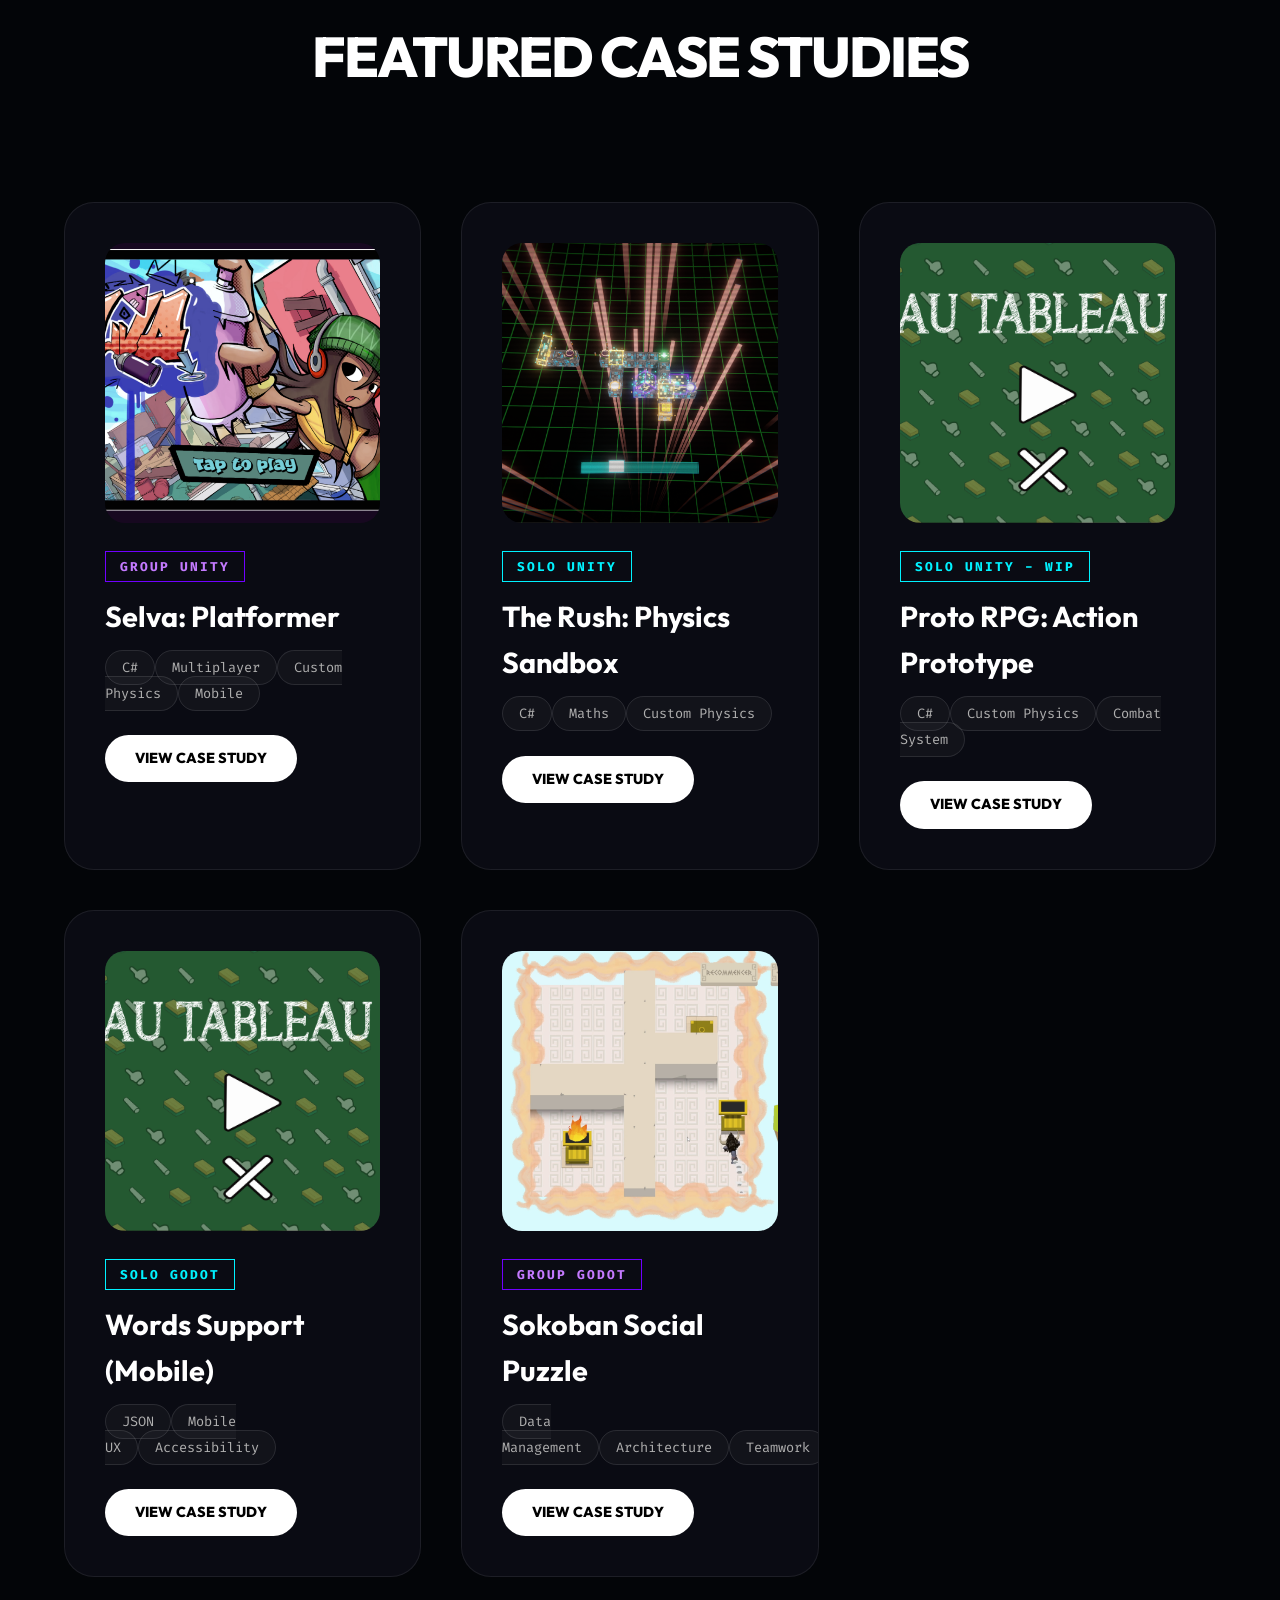
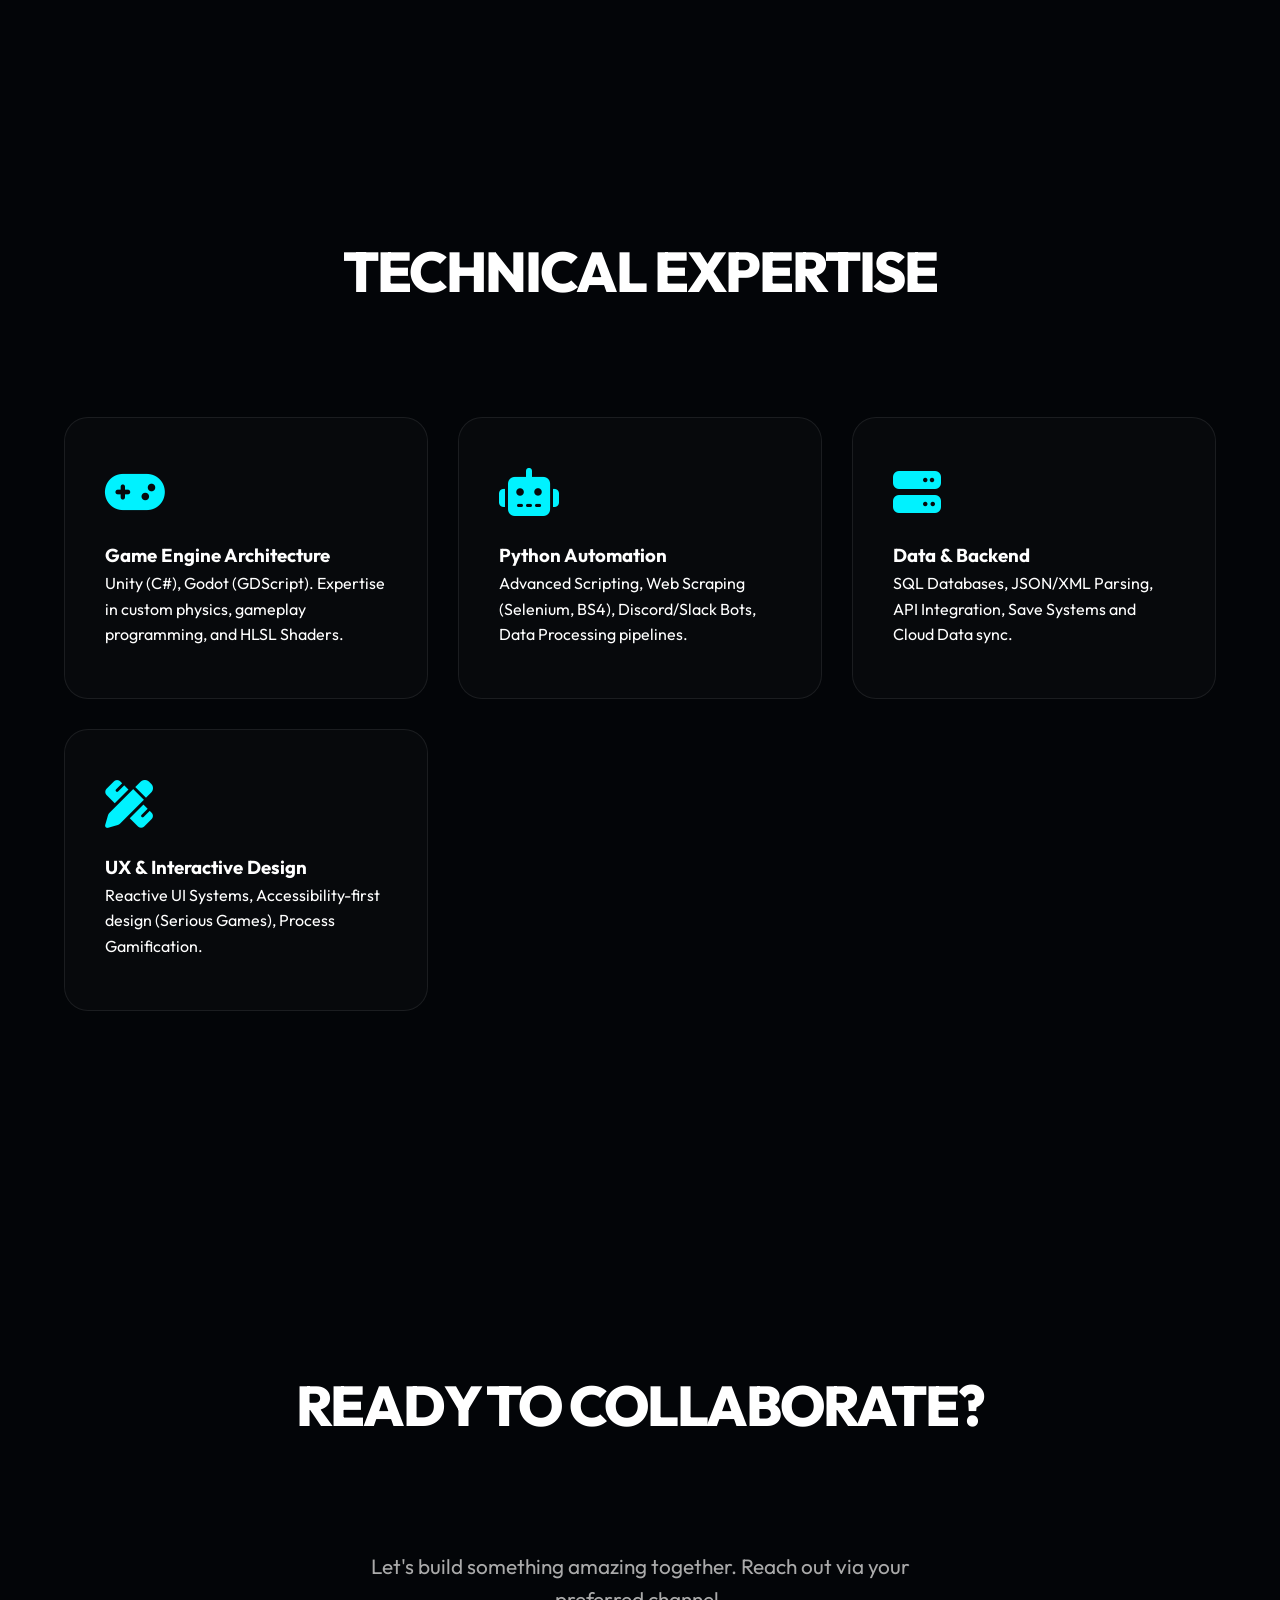
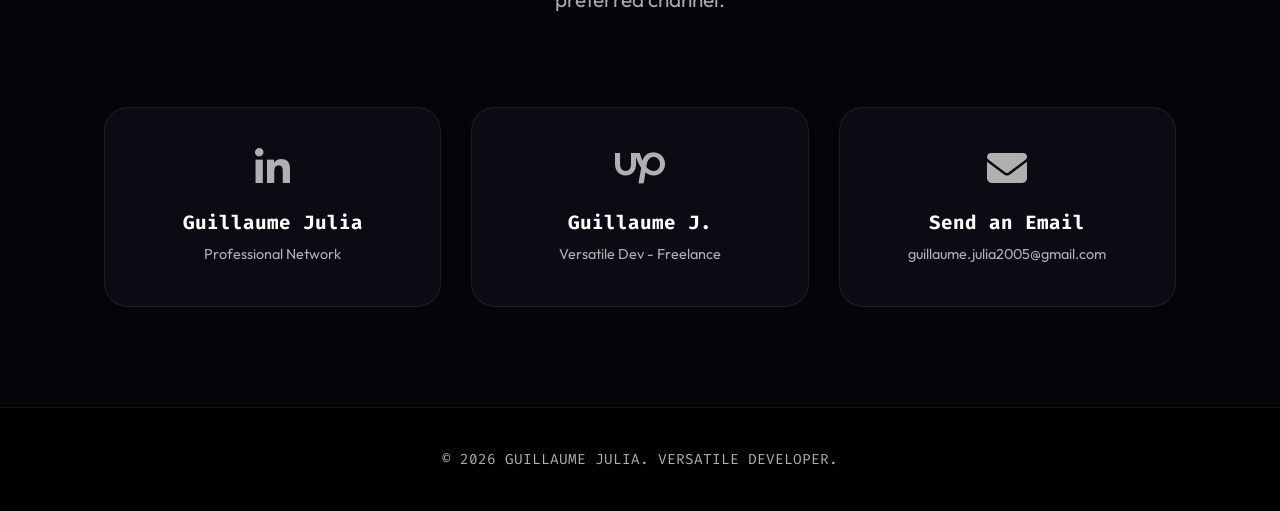
==== commit 32e900c7: "Fix order of Projects" ====
--- a/index.html
+++ b/index.html
@@ -61,19 +61,9 @@
                 <div class="card-image" style="background-image: url('ClosingGeneral/Screenshots/Platformer/Platformer1.png');"></div>
                 <div class="card-info">
                     <span class="badge-group">GROUP UNITY</span>
-                    <h3>Selva: Multiplayer Platformer</h3>
+                    <h3>Selva: Platformer</h3>
                     <div class="tags" style="margin-bottom: 30px;"><span>C#</span><span>Multiplayer</span><span>Custom Physics</span><span>Mobile</span></div>
                     <a href="projet.html?id=4" class="btn" style="padding: 12px 30px; font-size: 0.9rem;" data-key="btn-case">View Case Study</a>
-                </div>
-            </div>
-
-            <div class="card">
-                <div class="card-image" style="background-image: url('ClosingGeneral/Screenshots/Platformer/Platformer7.png');"></div>
-                <div class="card-info">
-                    <span class="badge-solo">SOLO UNITY</span>
-                    <h3>Proto RPG: Action Prototype</h3>
-                    <div class="tags" style="margin-bottom: 30px;"><span>C#</span><span>Custom Physics</span><span>Combat System</span></div>
-                    <a href="projet.html?id=5" class="btn" style="padding: 12px 30px; font-size: 0.9rem;" data-key="btn-case">View Case Study</a>
                 </div>
             </div>
 
@@ -84,6 +74,16 @@
                     <h3>The Rush: Physics Sandbox</h3>
                     <div class="tags" style="margin-bottom: 30px;"><span>C#</span><span>Maths</span><span>Custom Physics</span></div>
                     <a href="projet.html?id=1" class="btn" style="padding: 12px 30px; font-size: 0.9rem;" data-key="btn-case">View Case Study</a>
+                </div>
+            </div>
+
+            <div class="card">
+                <div class="card-image" style="background-image: url('ClosingGeneral/Screenshots/Gacha/Gacha1.png');"></div>
+                <div class="card-info">
+                    <span class="badge-solo">SOLO UNITY - WIP</span>
+                    <h3>Proto RPG: Action Prototype</h3>
+                    <div class="tags" style="margin-bottom: 30px;"><span>C#</span><span>Custom Physics</span><span>Combat System</span></div>
+                    <a href="projet.html?id=5" class="btn" style="padding: 12px 30px; font-size: 0.9rem;" data-key="btn-case">View Case Study</a>
                 </div>
             </div>
 
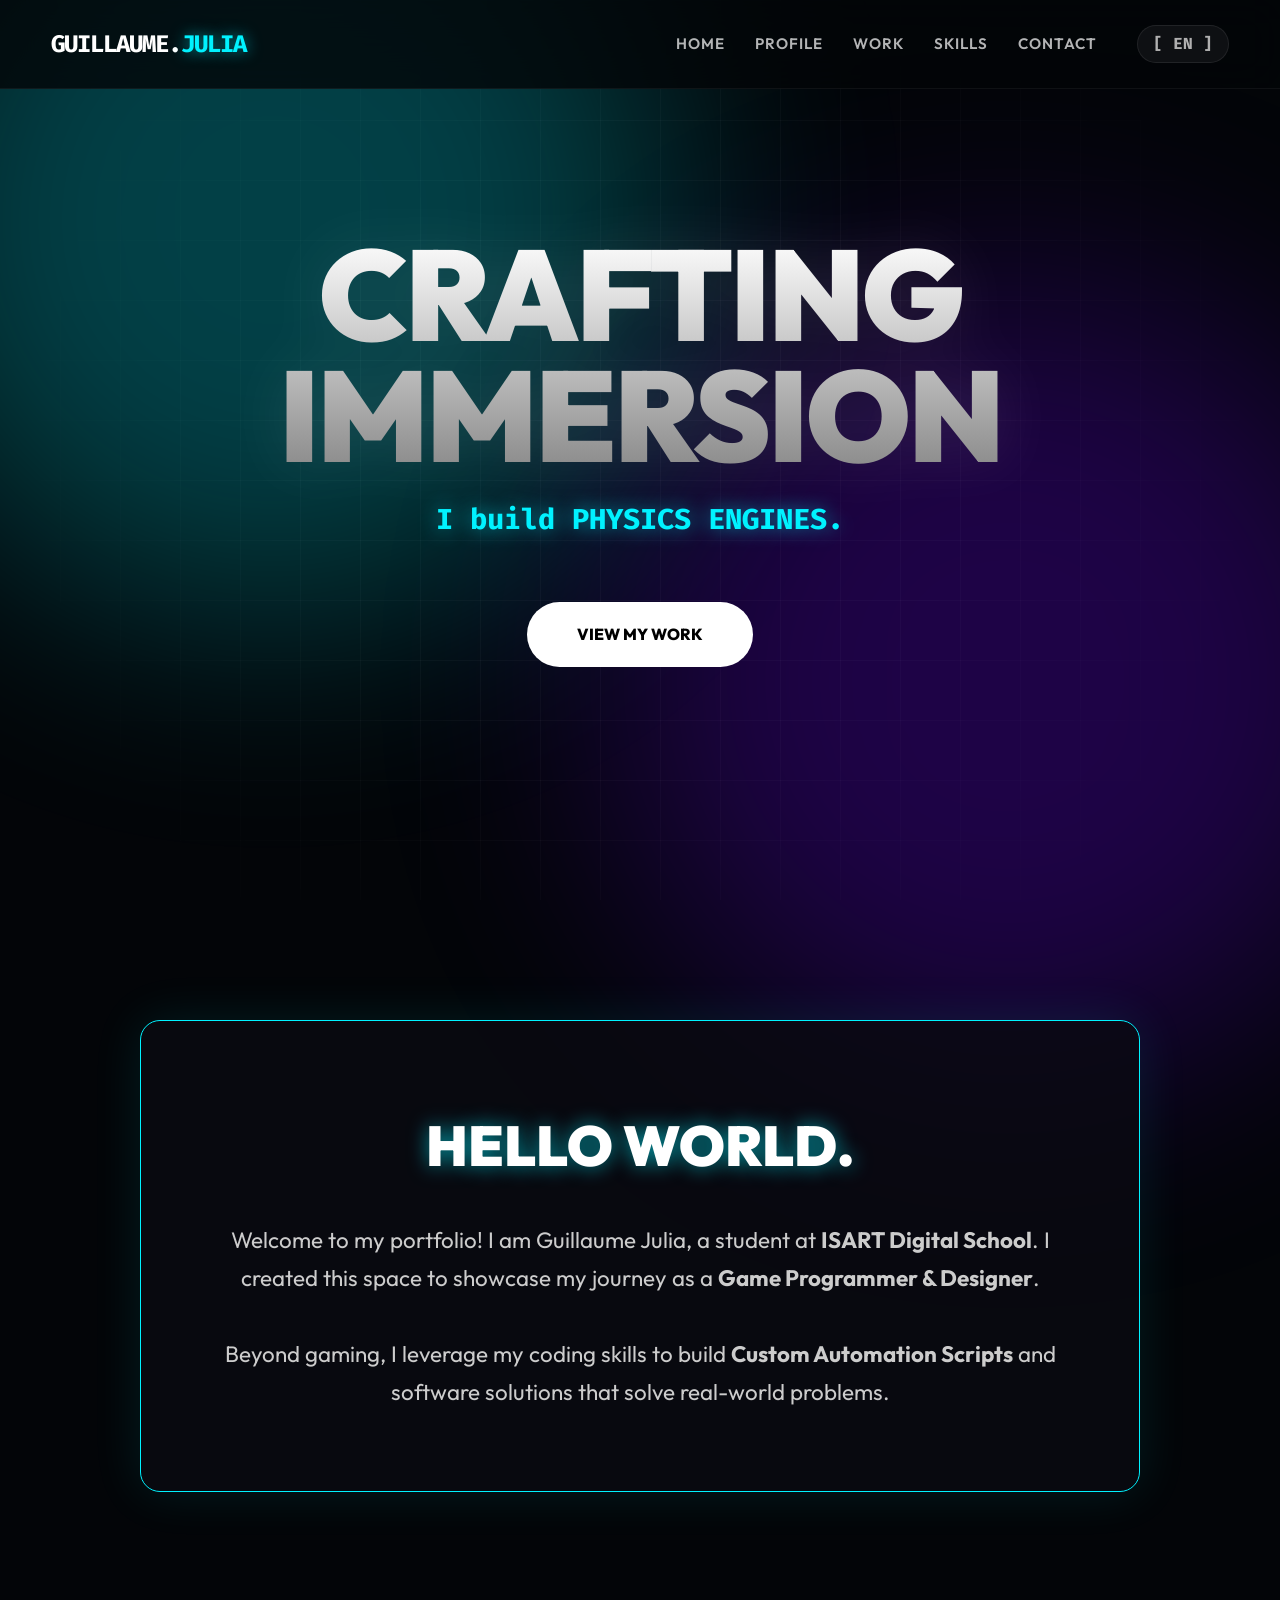
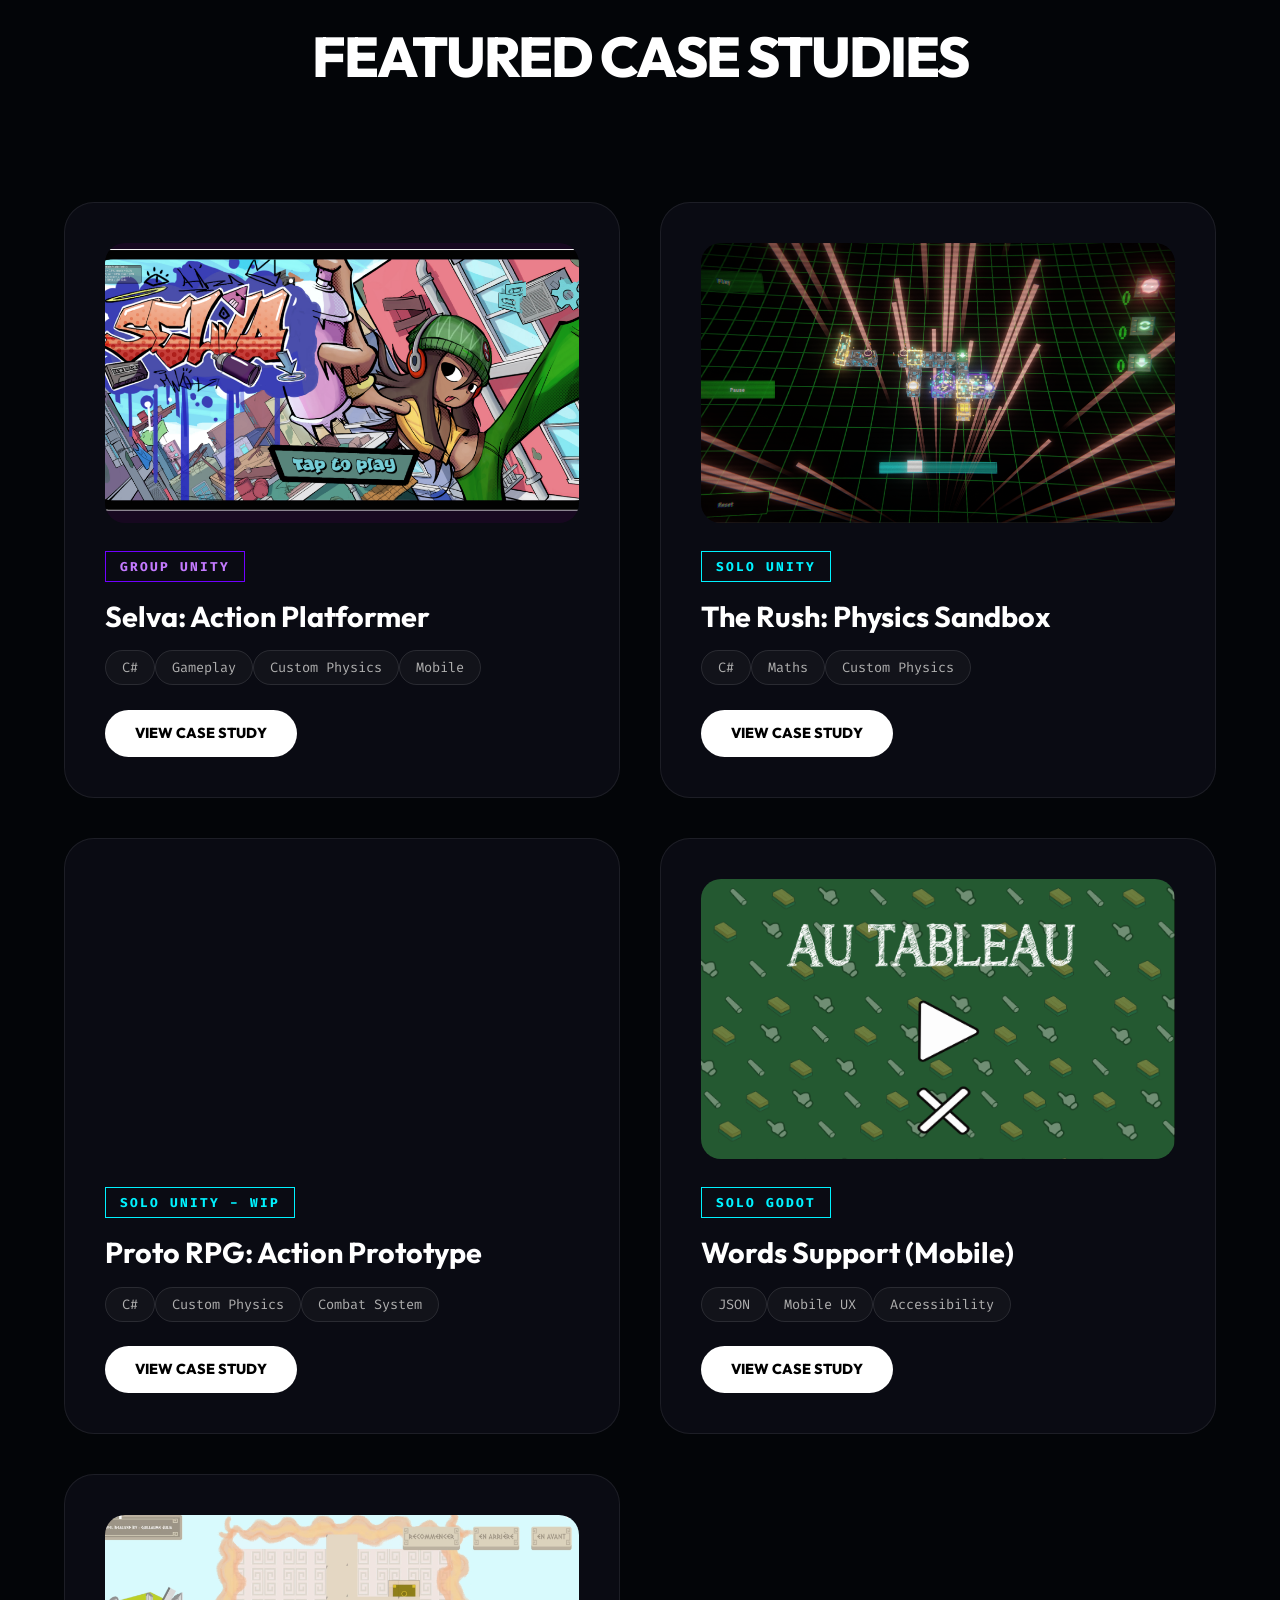
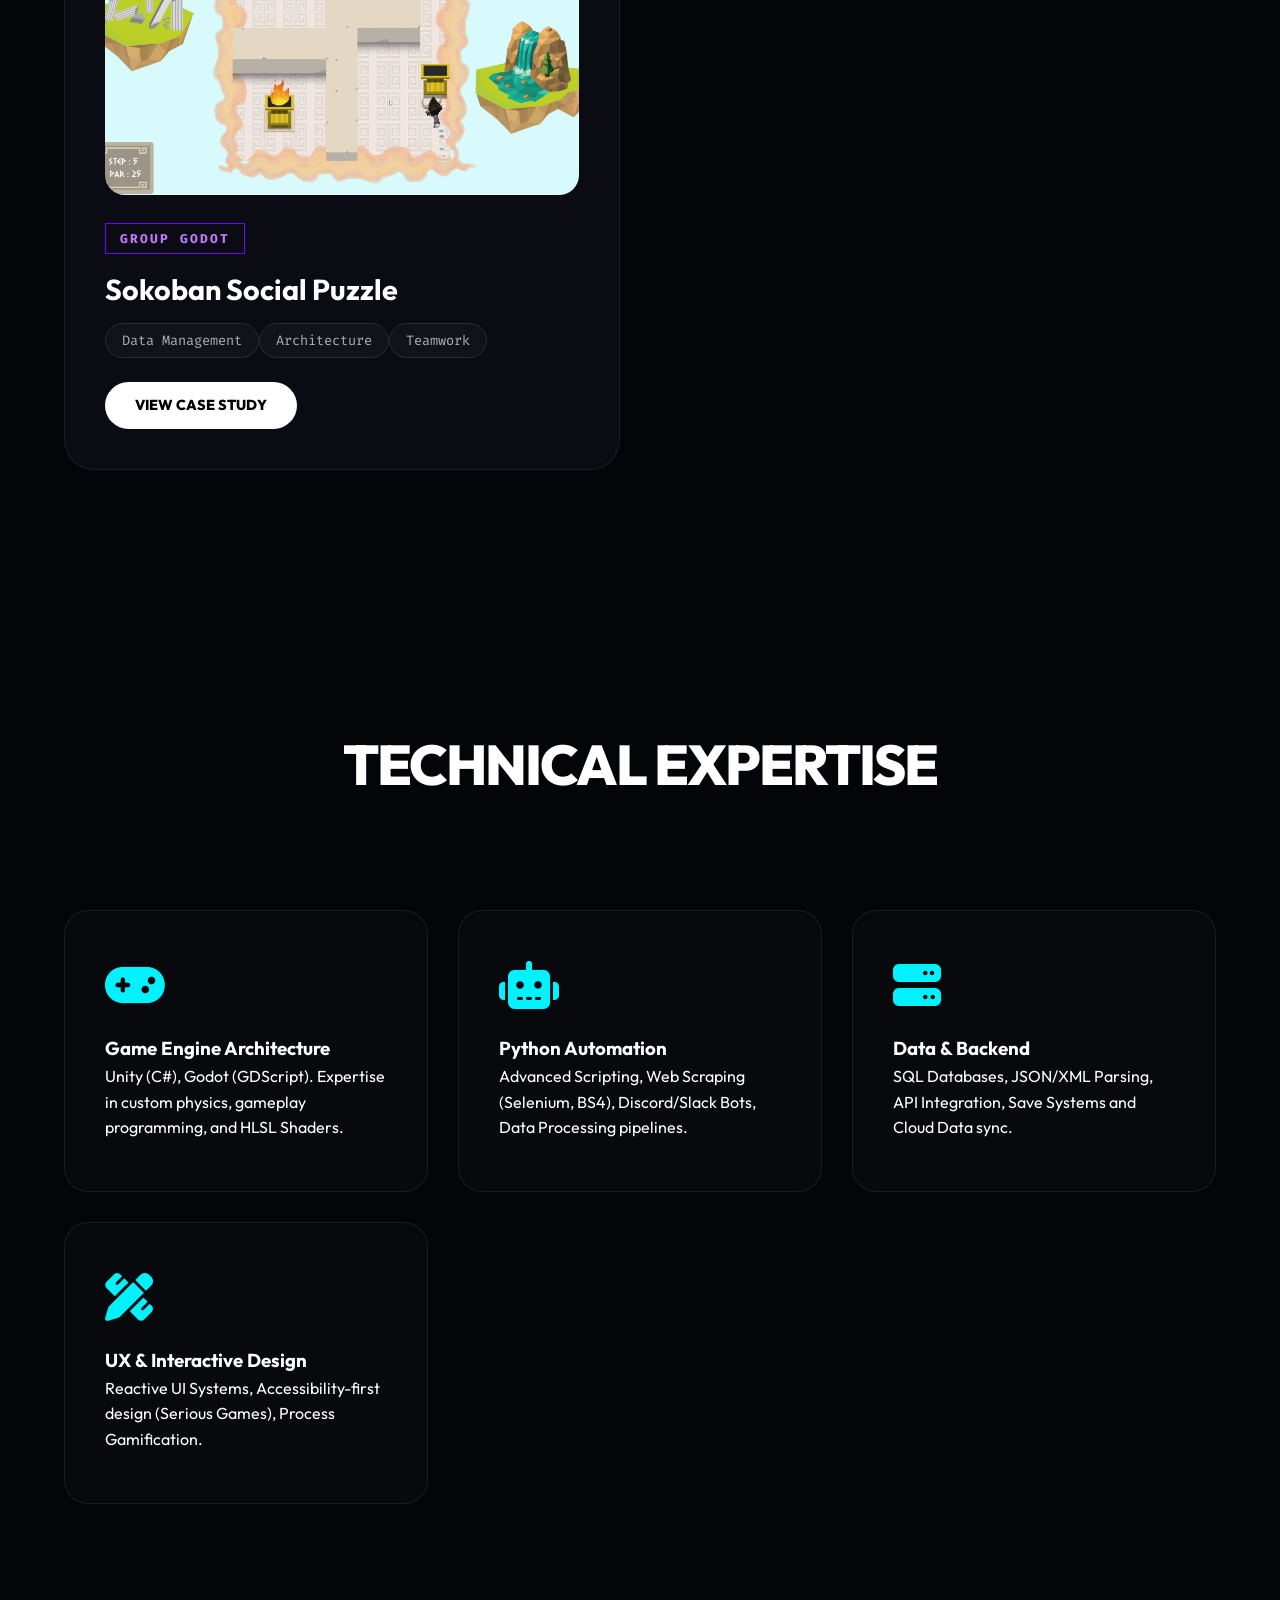
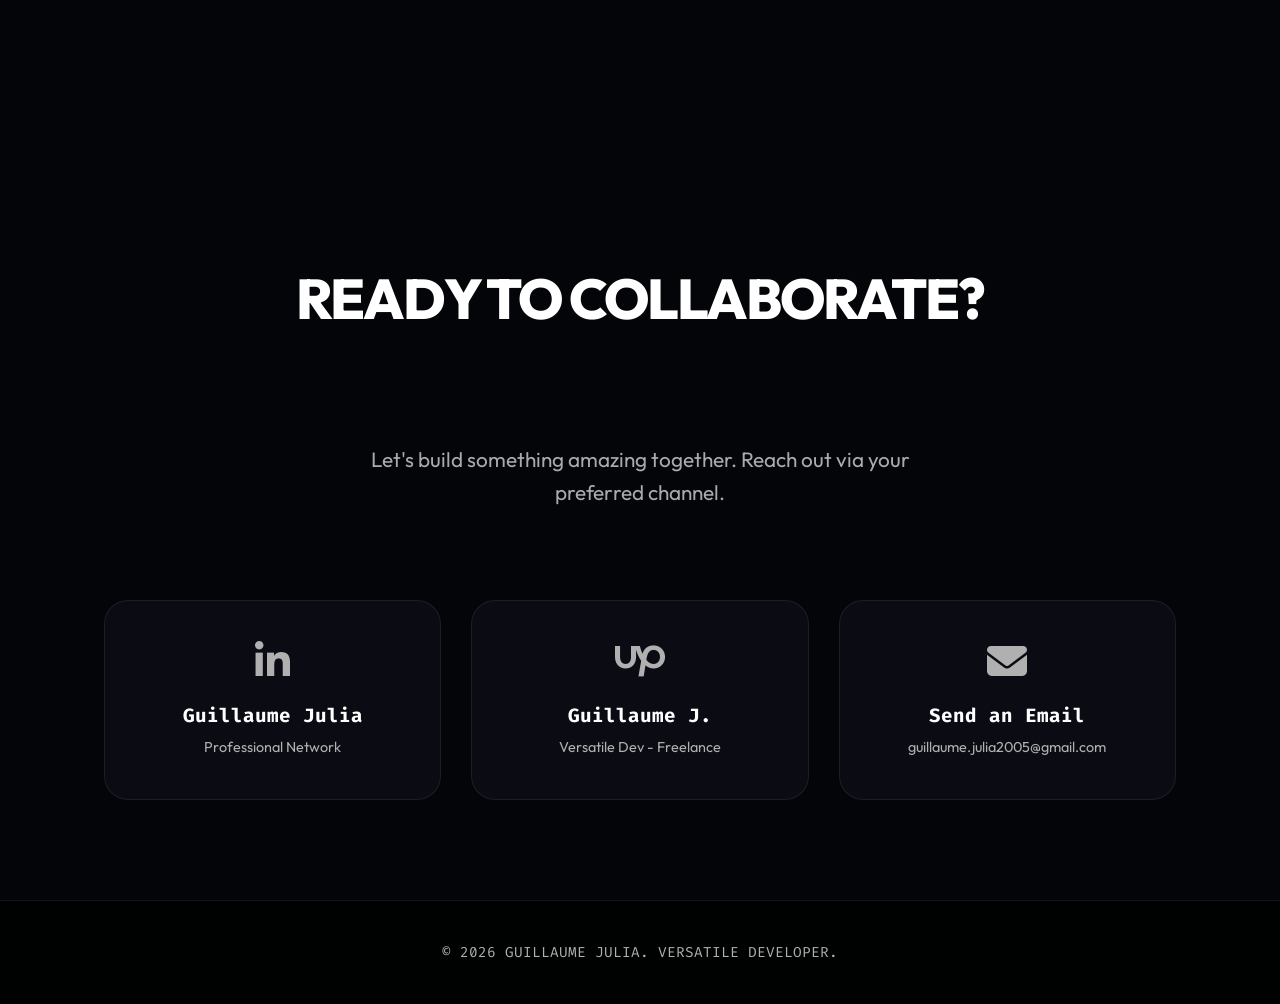
==== commit aef5ca71: "mobile adapt case study" ====
--- a/index.html
+++ b/index.html
@@ -56,13 +56,14 @@
 
     <section id="projects">
         <h2 class="section-title" data-key="section-projects">Featured Case Studies</h2>
-        <div class="projects-grid" style="grid-template-columns: repeat(3, 1fr);">
+        <div class="projects-grid">
+            
             <div class="card">
                 <div class="card-image" style="background-image: url('ClosingGeneral/Screenshots/Platformer/Platformer1.png');"></div>
                 <div class="card-info">
                     <span class="badge-group">GROUP UNITY</span>
-                    <h3>Selva: Platformer</h3>
-                    <div class="tags" style="margin-bottom: 30px;"><span>C#</span><span>Multiplayer</span><span>Custom Physics</span><span>Mobile</span></div>
+                    <h3>Selva: Action Platformer</h3>
+                    <div class="tags" style="margin-bottom: 30px;"><span>C#</span><span>Gameplay</span><span>Custom Physics</span><span>Mobile</span></div>
                     <a href="projet.html?id=4" class="btn" style="padding: 12px 30px; font-size: 0.9rem;" data-key="btn-case">View Case Study</a>
                 </div>
             </div>
@@ -78,7 +79,7 @@
             </div>
 
             <div class="card">
-                <div class="card-image" style="background-image: url('ClosingGeneral/Screenshots/Gacha/Gacha1.png');"></div>
+                <div class="card-image" style="background-image: url('C:/Users/guill/portfolioguillaume/ClosingGeneral/Screenshots/Gacha/Gacha1.png');"></div>
                 <div class="card-info">
                     <span class="badge-solo">SOLO UNITY - WIP</span>
                     <h3>Proto RPG: Action Prototype</h3>
--- a/style.css
+++ b/style.css
@@ -134,4 +134,227 @@
 .btn-link:hover { color: var(--accent); border-bottom-color: var(--accent); gap: 15px; }
 .tags span { background: rgba(255,255,255,0.03); border: 1px solid rgba(255,255,255,0.1); padding: 8px 16px; border-radius: 50px; font-size: 0.85rem; font-family: var(--font-code); color: var(--text-dim); }
 .badge-solo { border: 1px solid var(--accent); color: var(--accent); padding: 6px 14px; font-family: var(--font-code); font-weight: bold; font-size: 0.8rem; letter-spacing: 2px; text-transform: uppercase; }
-.badge-group { border: 1px solid var(--secondary); color: #c47aff; padding: 6px 14px; font-family: var(--font-code); font-weight: bold; font-size: 0.8rem; letter-spacing: 2px; text-transform: uppercase; }+.badge-group { border: 1px solid var(--secondary); color: #c47aff; padding: 6px 14px; font-family: var(--font-code); font-weight: bold; font-size: 0.8rem; letter-spacing: 2px; text-transform: uppercase; }
+
+@media (max-width: 1024px) {
+    .projects-grid {
+        grid-template-columns: repeat(2, 1fr) !important;
+    }
+
+    .feature-block {
+        gap: 40px;
+    }
+
+    .feature-text {
+        min-width: unset;
+    }
+
+    .feature-text h3 {
+        font-size: 2.5rem;
+    }
+}
+
+/* --- MOBILE (max 768px) --- */
+@media (max-width: 768px) {
+
+    /* NAVBAR */
+    .navbar {
+        padding: 18px 5%;
+        flex-wrap: wrap;
+        gap: 10px;
+    }
+
+    .nav-container {
+        gap: 15px;
+        width: 100%;
+        justify-content: space-between;
+    }
+
+    .nav-links {
+        gap: 12px;
+        flex-wrap: wrap;
+    }
+
+    .nav-links a {
+        font-size: 0.75rem;
+        letter-spacing: 0.5px;
+    }
+
+    .logo {
+        font-size: 1.1rem;
+    }
+
+    /* HERO */
+    .hero {
+        padding: 120px 6% 60px;
+        height: auto;
+        min-height: 100vh;
+    }
+
+    .hero h1 {
+        font-size: clamp(3rem, 15vw, 5rem);
+        letter-spacing: -2px;
+    }
+
+    .typewriter {
+        font-size: 1.2rem;
+    }
+
+    /* ABOUT */
+    .about-box {
+        padding: 50px 25px;
+        margin: 0 5%;
+    }
+
+    .about-box h2 {
+        font-size: 2.2rem;
+    }
+
+    .about-box p {
+        font-size: 1.1rem;
+    }
+
+    /* SECTION TITLES */
+    .section-title {
+        font-size: 2.2rem;
+        margin-bottom: 50px;
+        padding: 0 5%;
+    }
+
+    /* PROJECTS GRID */
+    .projects-grid {
+        grid-template-columns: 1fr !important;
+        gap: 25px;
+        padding: 0 5% 60px;
+    }
+
+    .card {
+        padding: 25px;
+        border-radius: 20px;
+    }
+
+    .card-image {
+        height: 200px;
+    }
+
+    .card h3 {
+        font-size: 1.4rem;
+    }
+
+    /* SKILLS */
+    .skills-grid {
+        grid-template-columns: 1fr;
+        gap: 20px;
+        padding: 0 5% 60px;
+    }
+
+    .skill-card {
+        padding: 35px 25px;
+    }
+
+    /* CONTACT */
+    .contact-grid {
+        grid-template-columns: 1fr;
+        gap: 20px;
+    }
+
+    .contact-container {
+        padding: 60px 5%;
+    }
+
+    /* PROJET PAGE — feature blocks */
+    .feature-block {
+        flex-direction: column !important;
+        gap: 30px;
+        margin-bottom: 80px;
+    }
+
+    .feature-block:nth-child(even) {
+        flex-direction: column !important;
+    }
+
+    .feature-text {
+        min-width: unset;
+        width: 100%;
+    }
+
+    .feature-text h3 {
+        font-size: 2rem;
+    }
+
+    .feature-image {
+        width: 100%;
+    }
+
+    /* VIDEO */
+    .video-wrapper {
+        border-radius: 15px;
+        margin-bottom: 60px;
+    }
+
+    /* HERO PROJET PAGE */
+    #project-title {
+        font-size: 2.5rem !important;
+    }
+
+    /* BUTTONS */
+    .btn {
+        padding: 15px 35px;
+        font-size: 0.9rem;
+    }
+
+    /* BLOBS — plus discrets sur mobile */
+    .blob {
+        width: 400px;
+        height: 400px;
+        opacity: 0.15;
+    }
+
+    /* TAGS */
+    .tags {
+        flex-wrap: wrap;
+        gap: 8px;
+    }
+
+    /* SECTIONS padding */
+    #about {
+        padding: 80px 0 !important;
+    }
+
+    #skills {
+        padding: 80px 0 !important;
+    }
+}
+
+
+@media (max-width: 480px) {
+
+    .nav-links {
+        display: none;
+    }
+
+    .hero h1 {
+        font-size: clamp(2.5rem, 16vw, 4rem);
+    }
+
+    .about-box h2 {
+        font-size: 1.8rem;
+    }
+
+    .section-title {
+        font-size: 1.8rem;
+    }
+
+    .feature-text h3 {
+        font-size: 1.6rem;
+    }
+
+    #project-title {
+        font-size: 1.8rem !important;
+    }
+}
+@media (max-width: 768px) {
+    .projects-grid {
+        grid-template-columns: 1fr;
+    }
+}
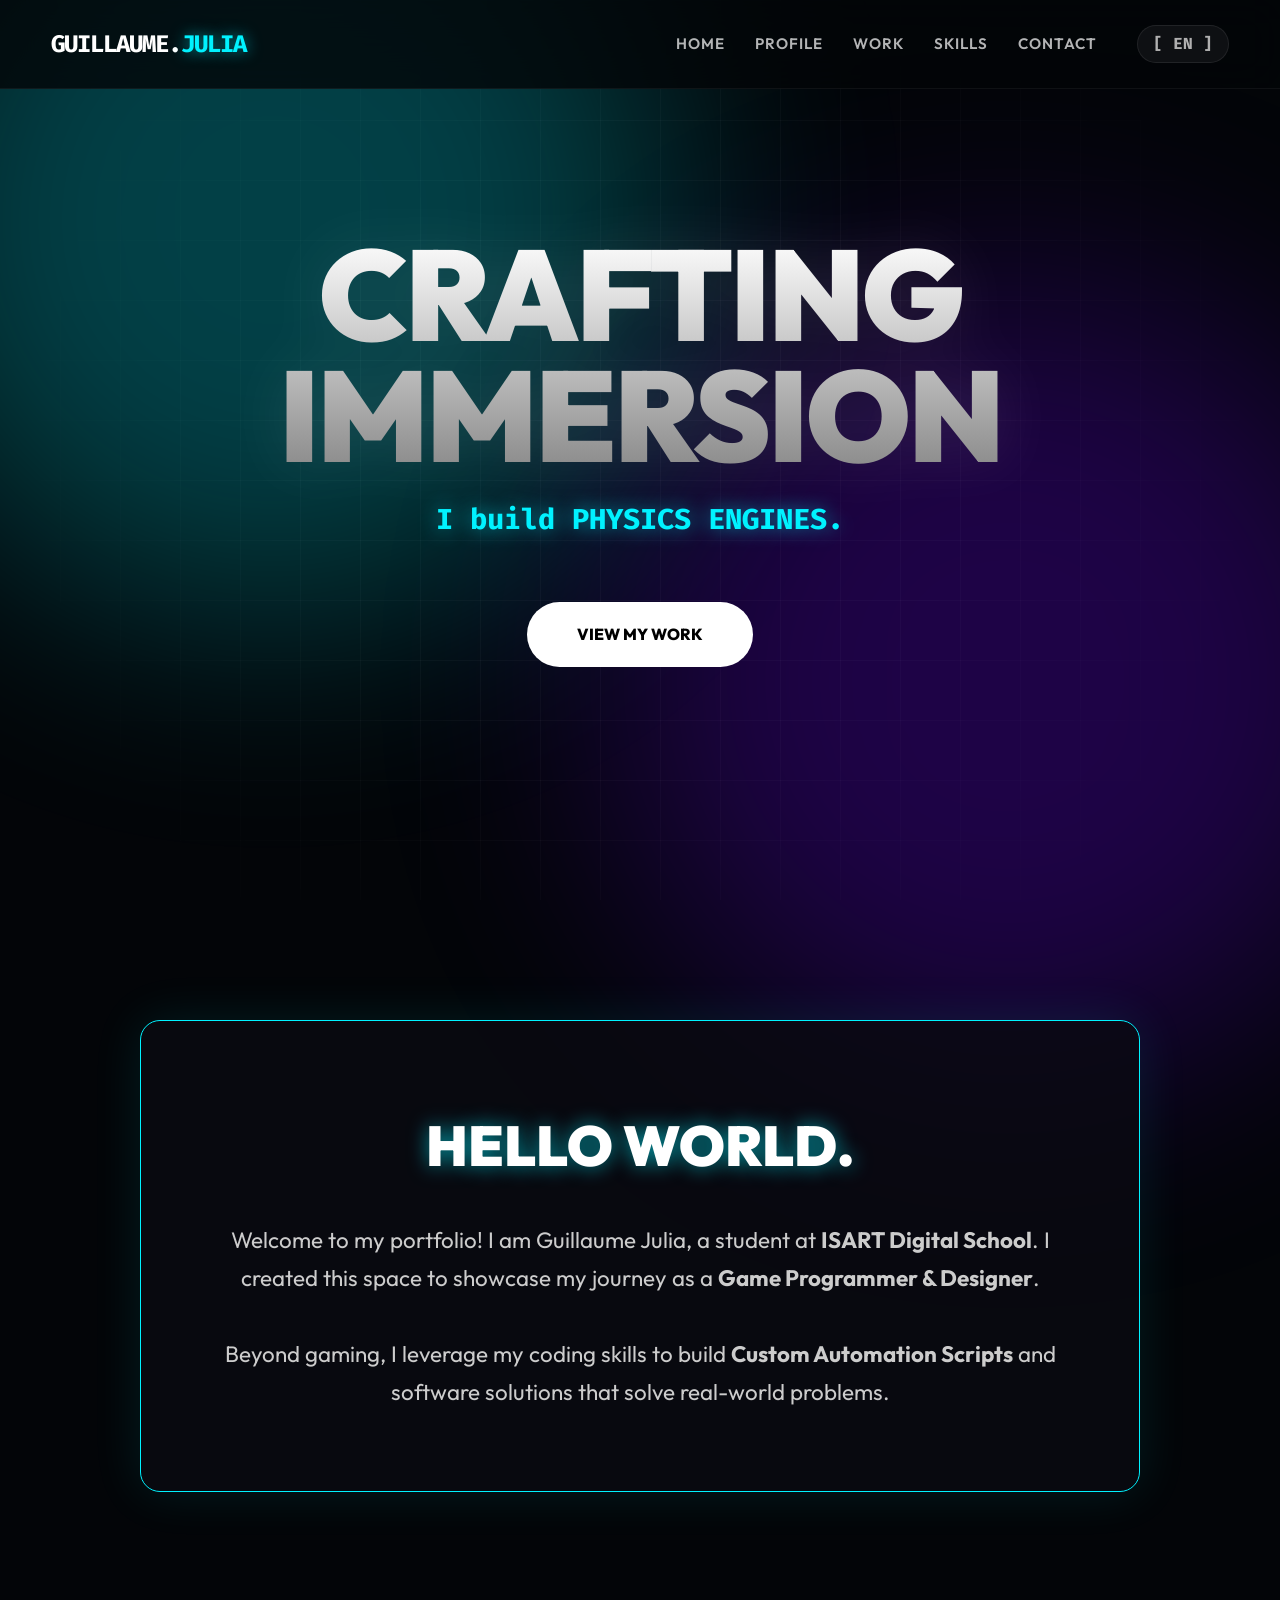
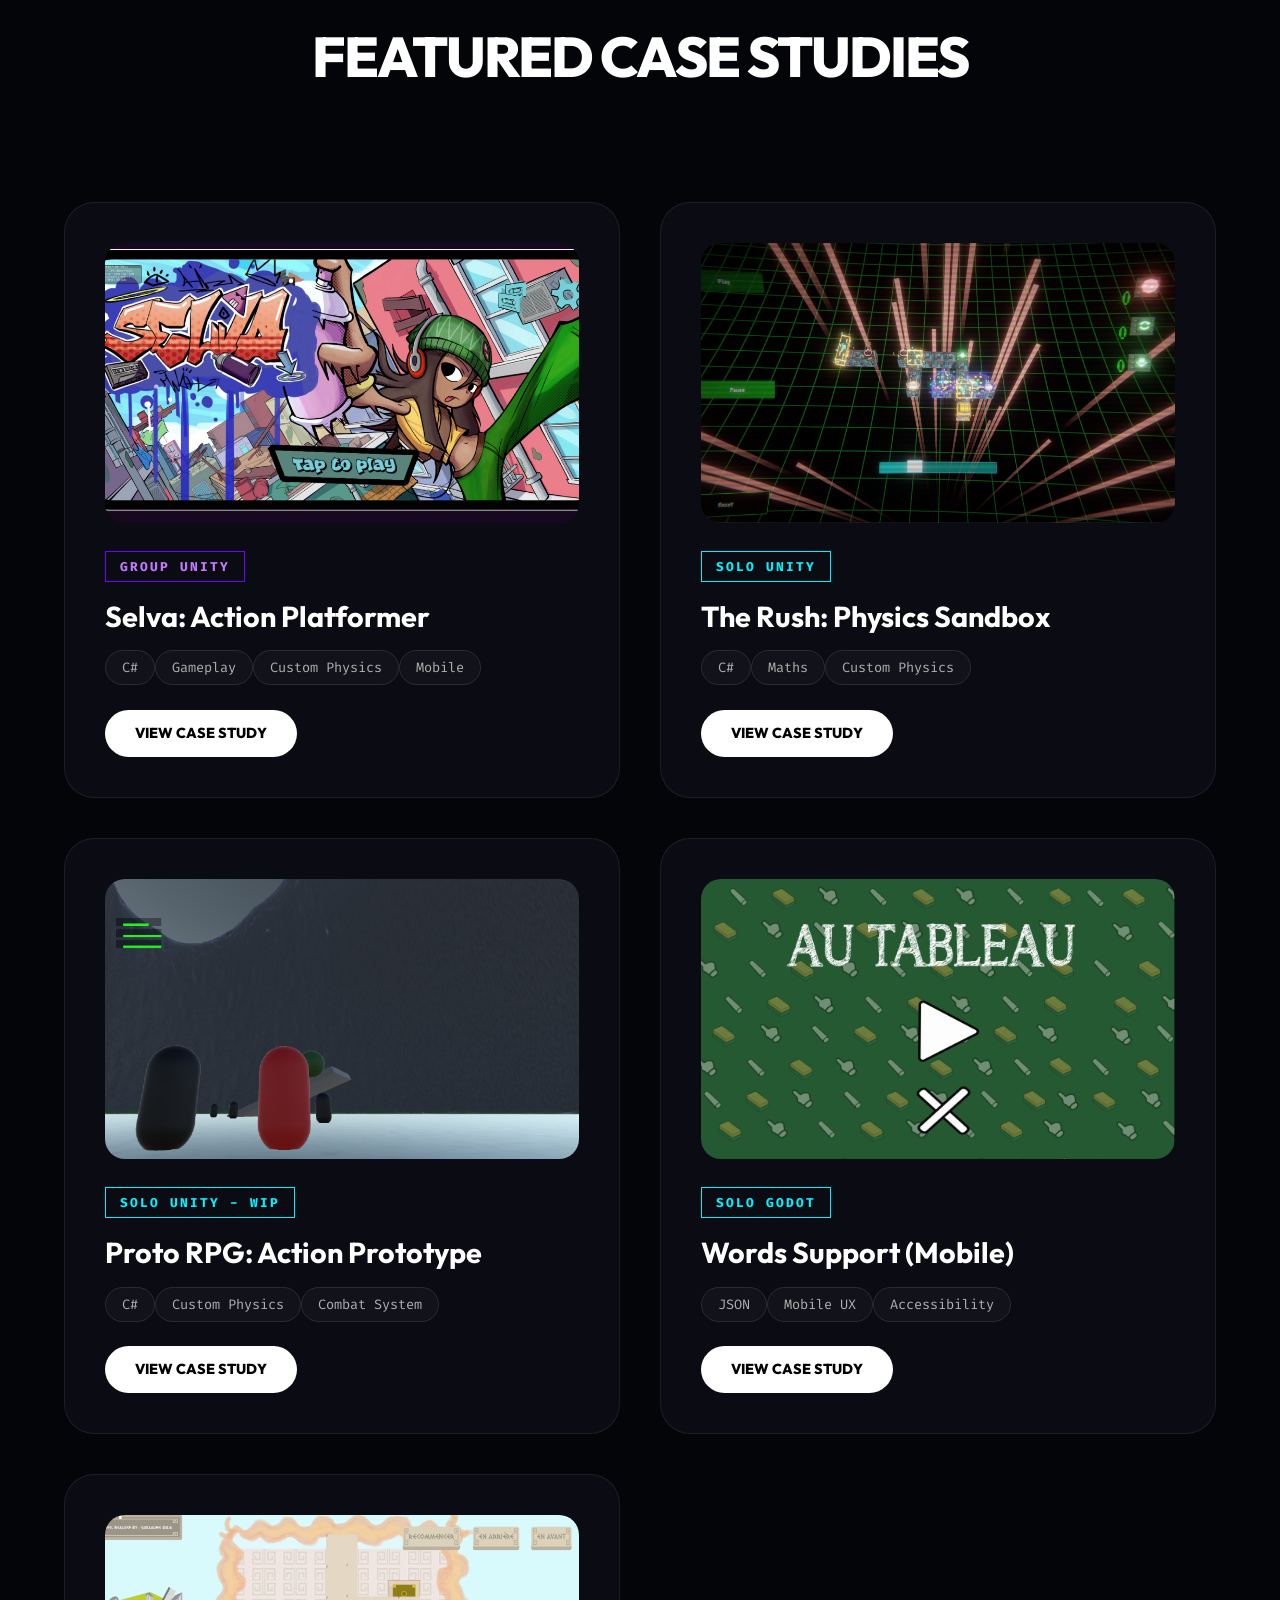
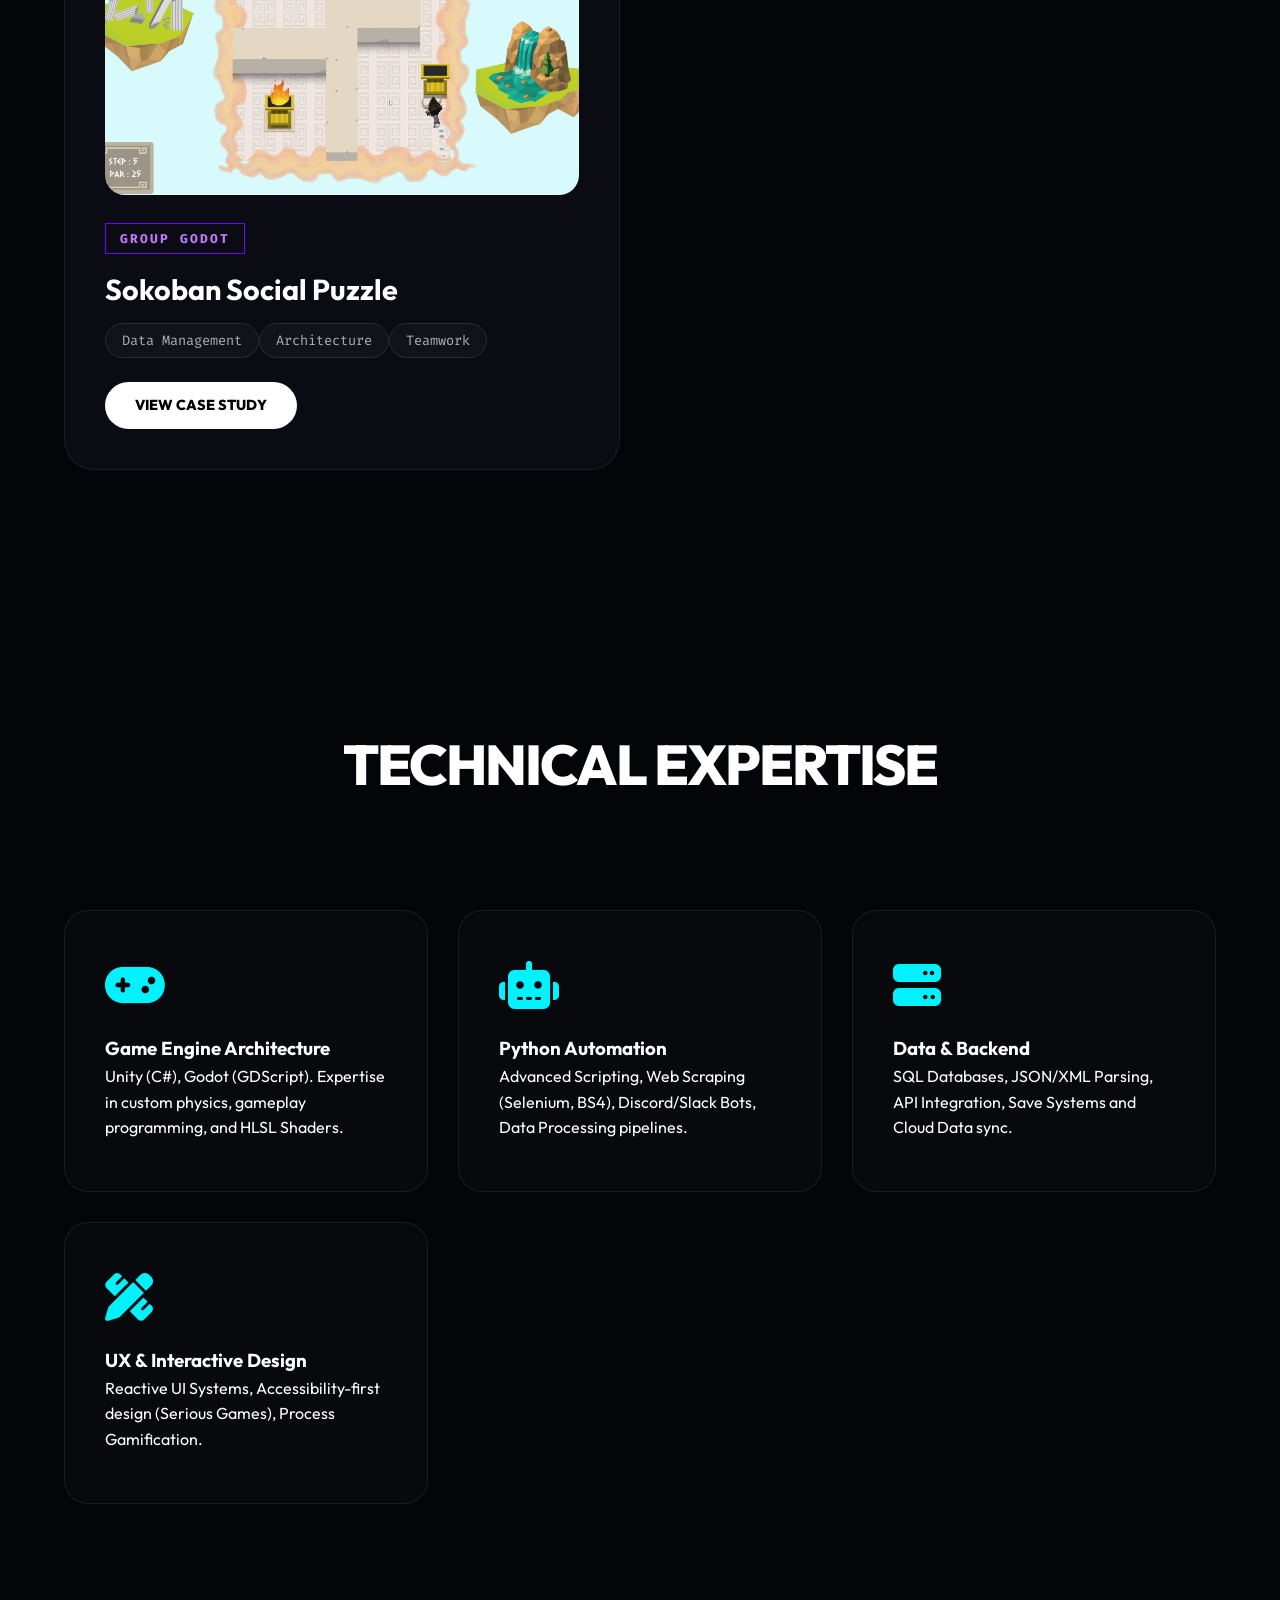
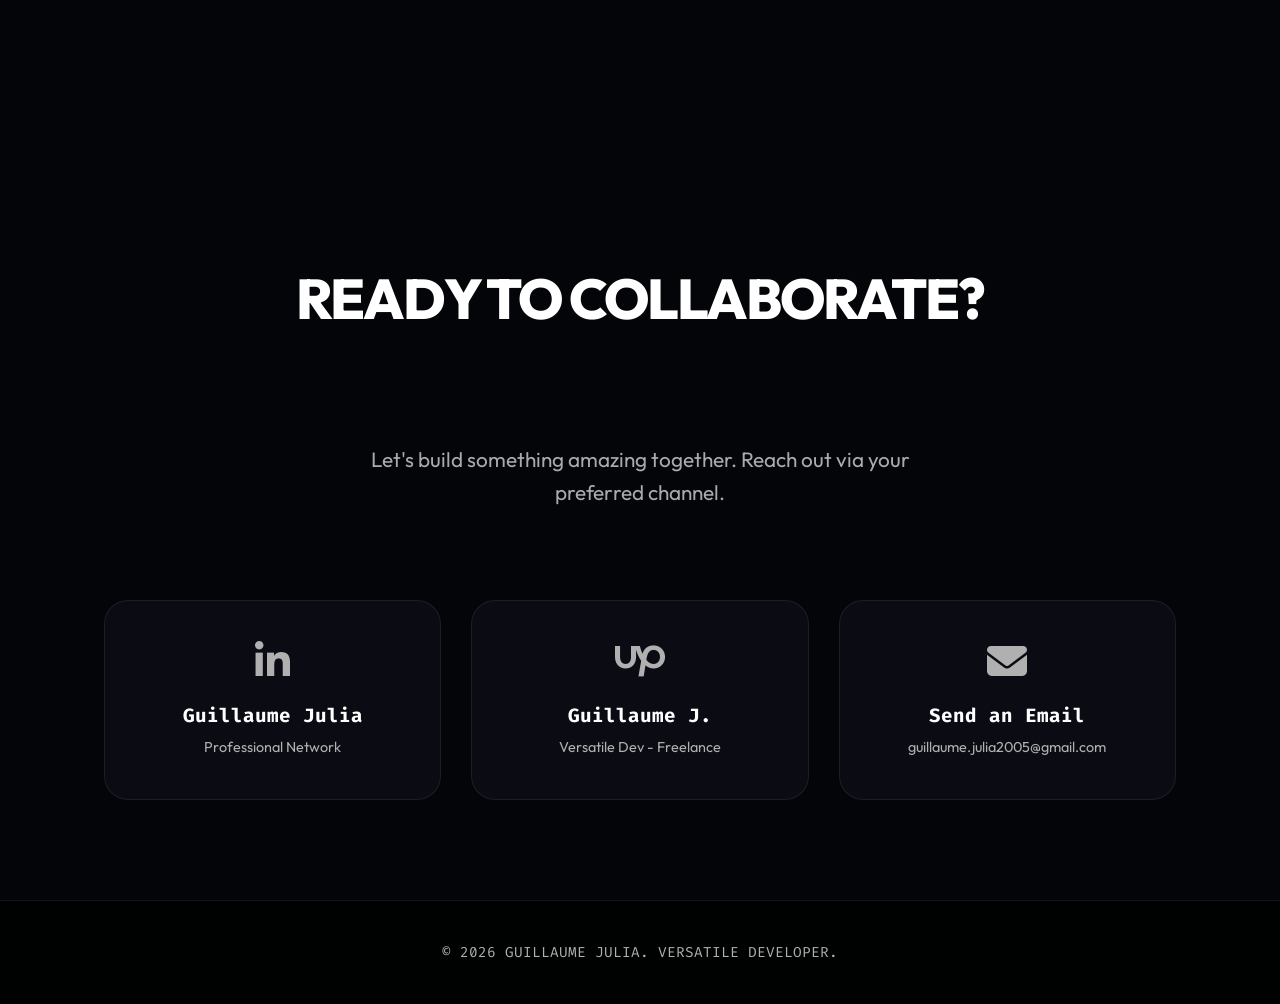
==== commit 16d67202: "FIX path for screenshot rpg" ====
--- a/index.html
+++ b/index.html
@@ -79,7 +79,7 @@
             </div>
 
             <div class="card">
-                <div class="card-image" style="background-image: url('C:/Users/guill/portfolioguillaume/ClosingGeneral/Screenshots/Gacha/Gacha1.png');"></div>
+                <div class="card-image" style="background-image: url('ClosingGeneral/Screenshots/Gacha/Gacha1.png');"></div>
                 <div class="card-info">
                     <span class="badge-solo">SOLO UNITY - WIP</span>
                     <h3>Proto RPG: Action Prototype</h3>
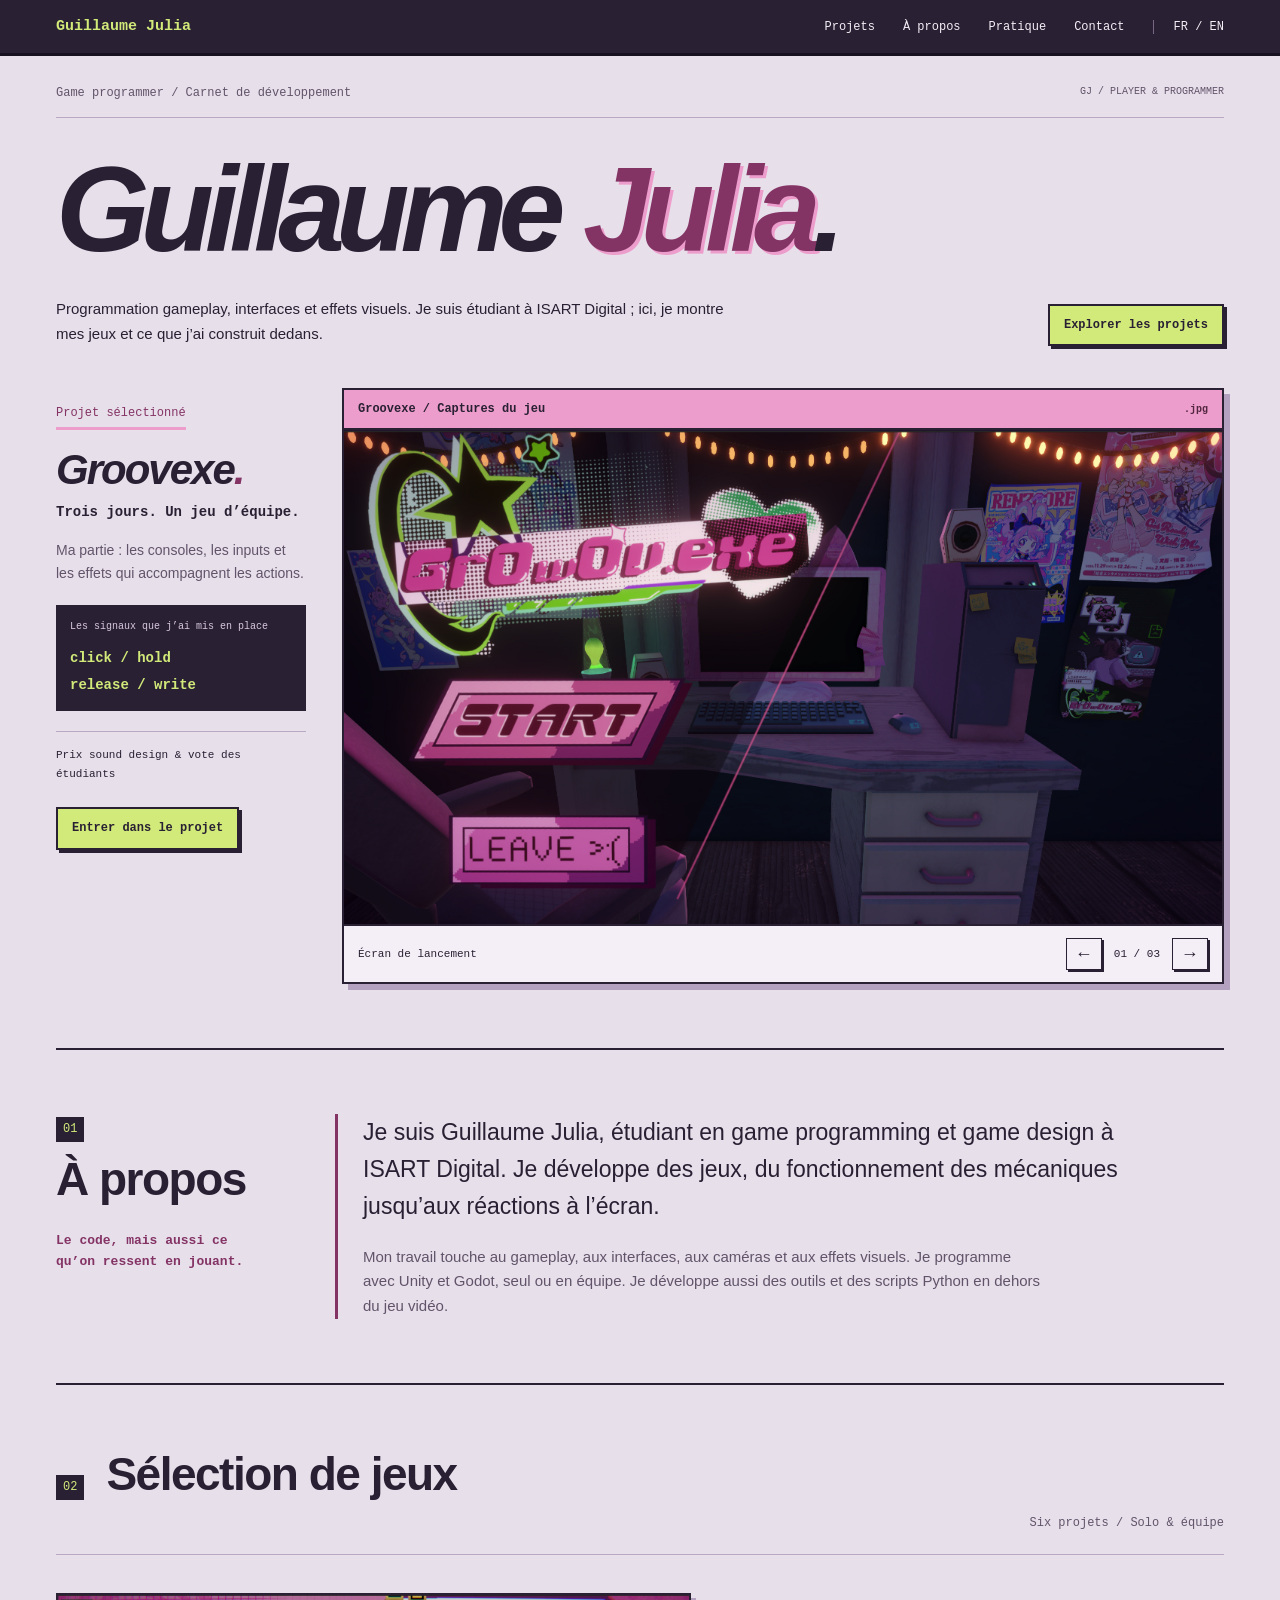
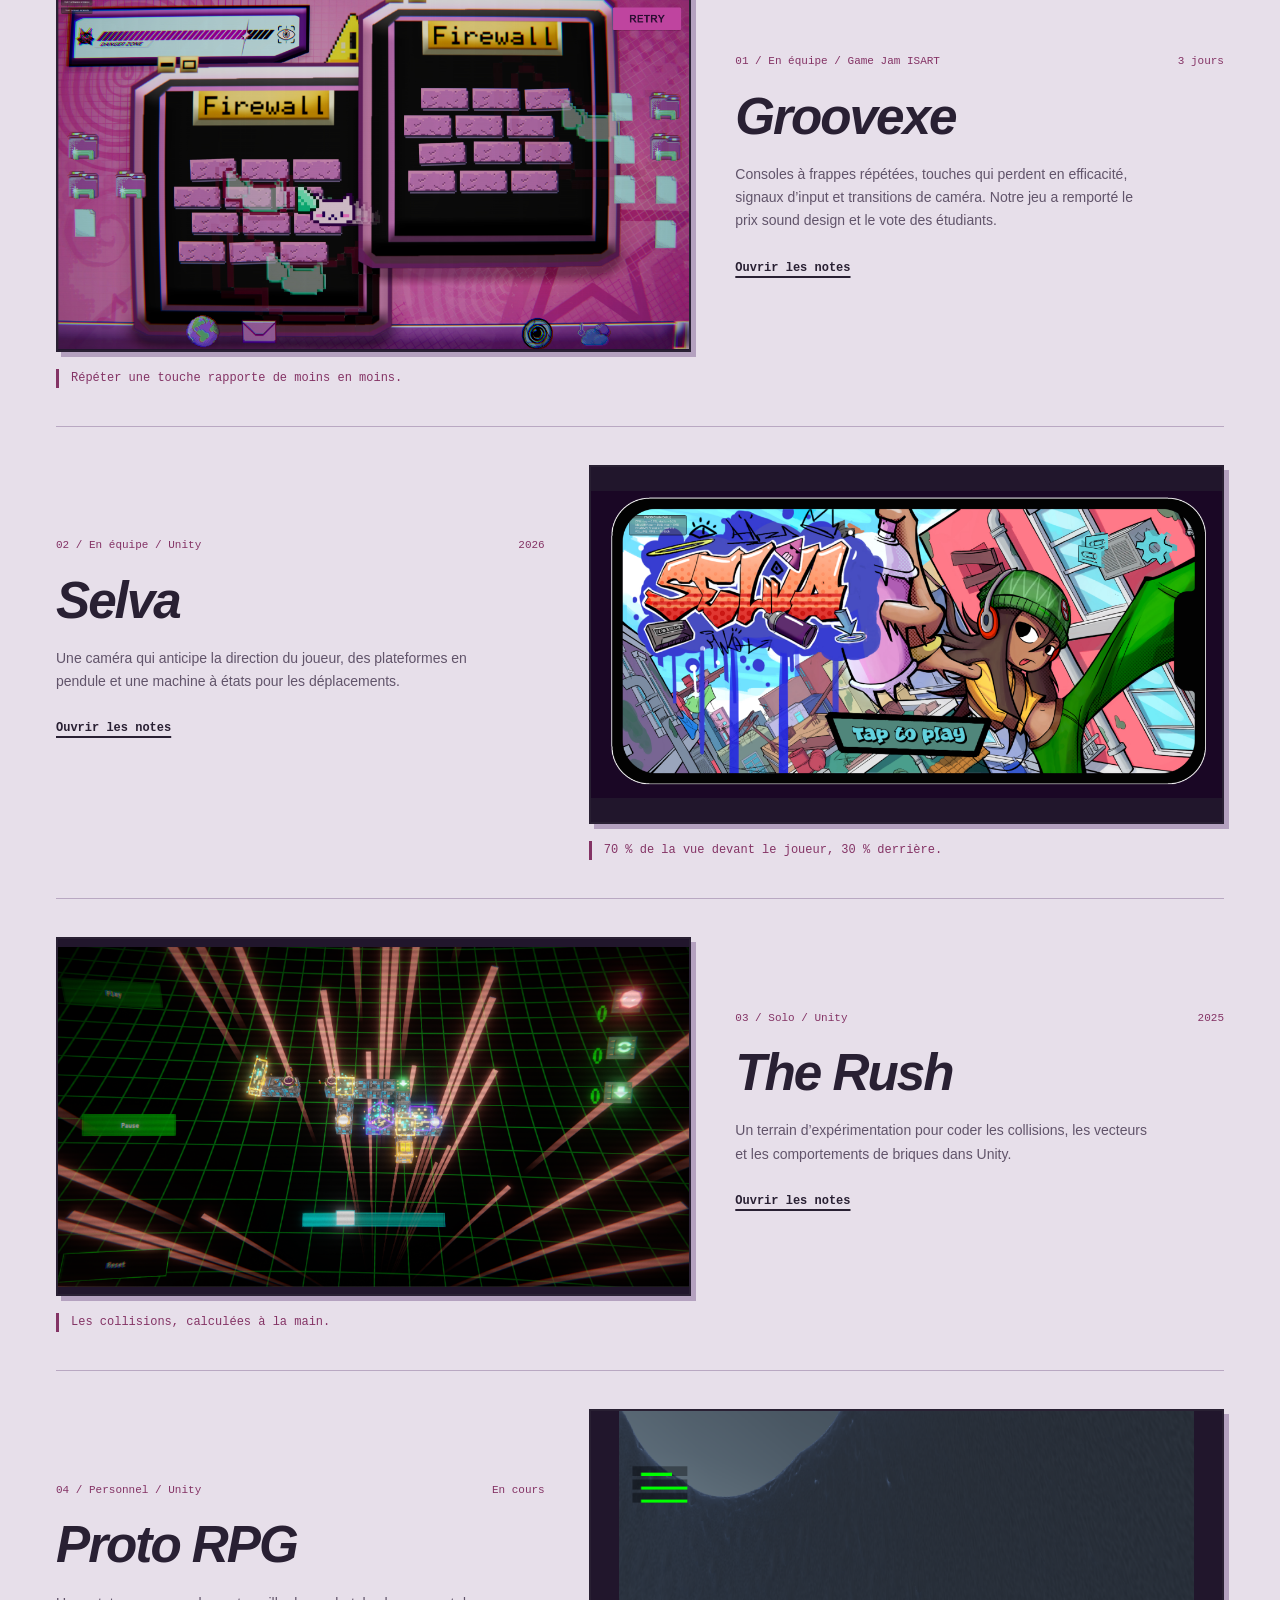
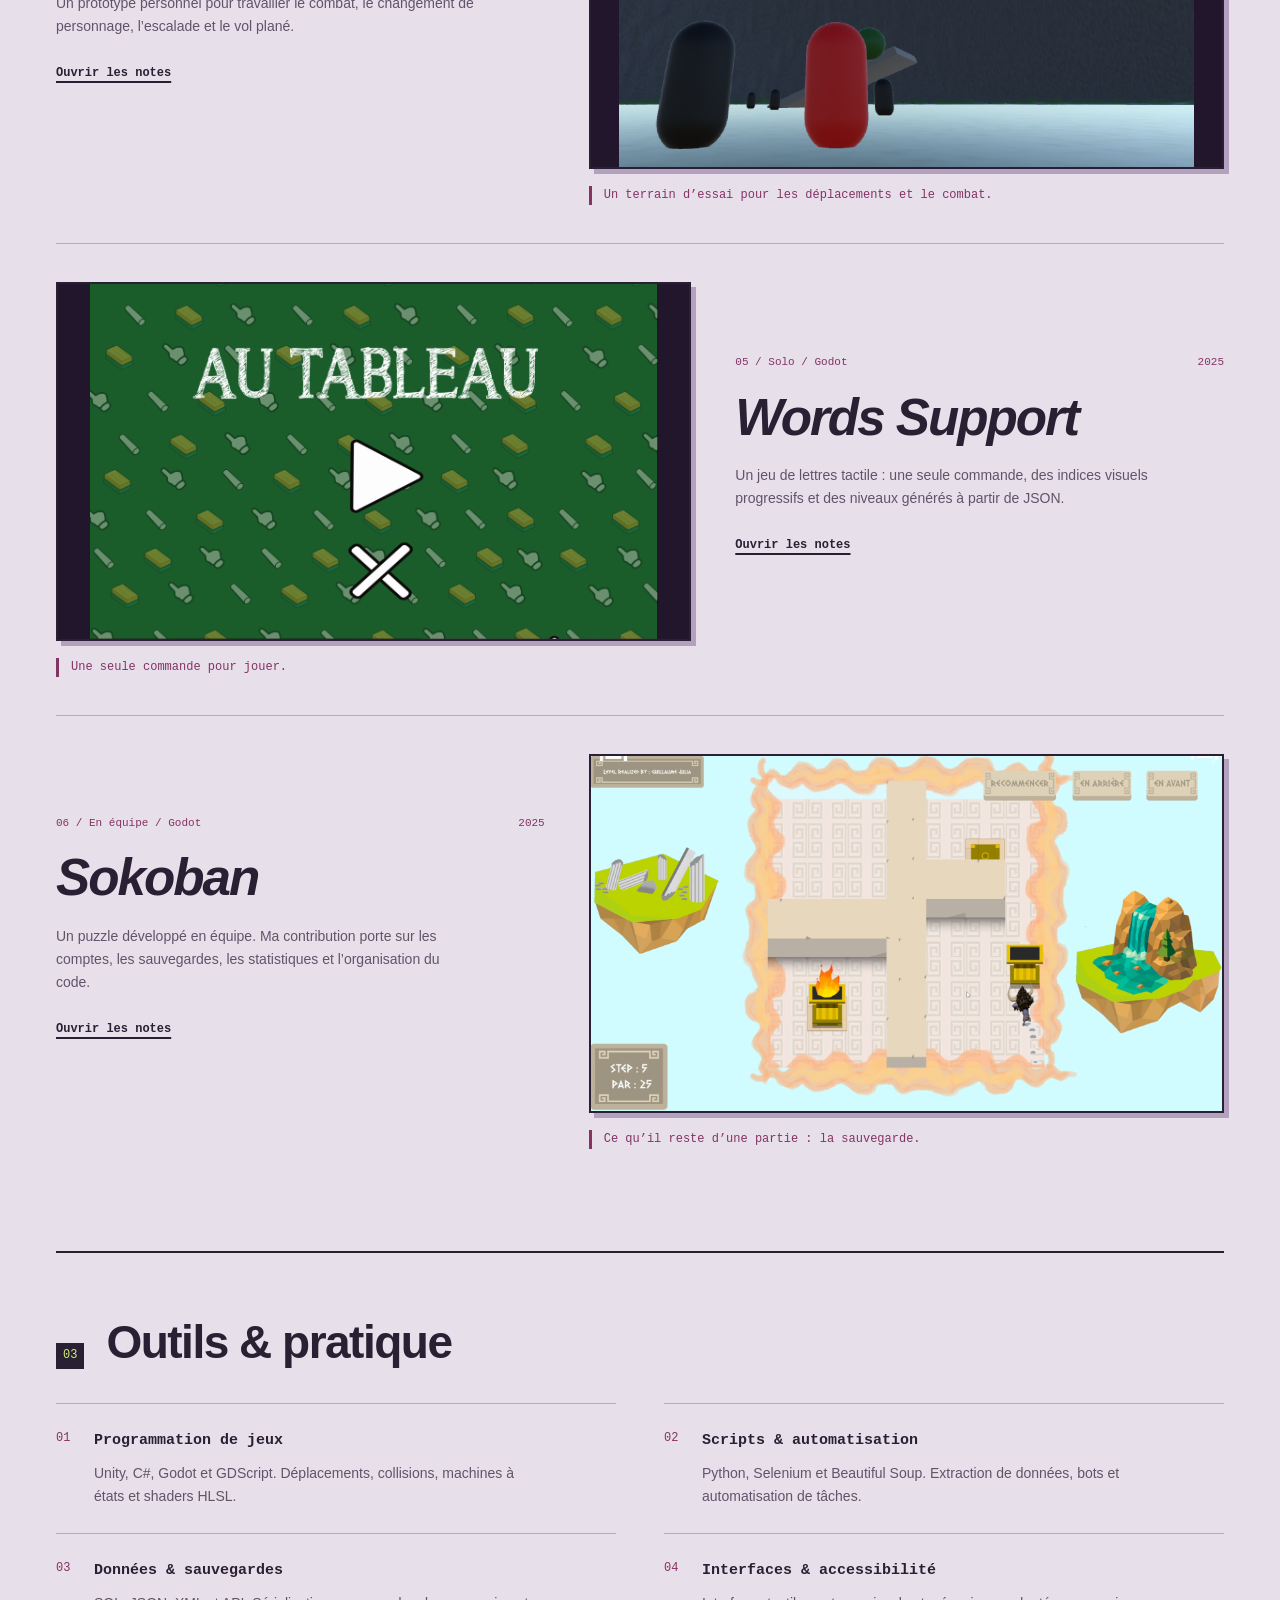
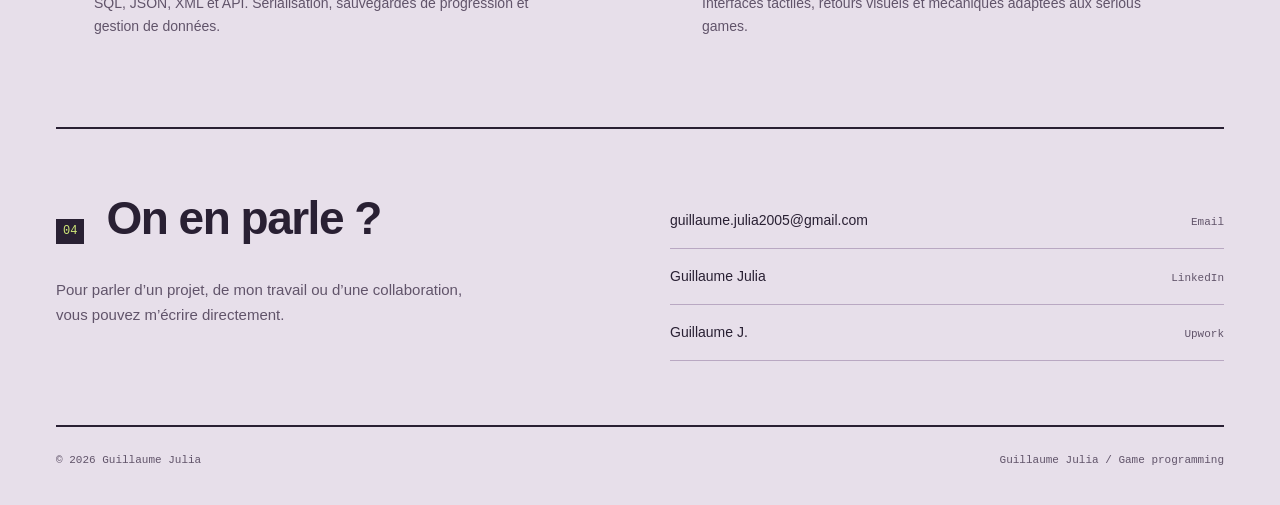
==== commit a62127e4: "new graphic versio," ====
--- a/index.html
+++ b/index.html
@@ -1,172 +1,230 @@
-<!DOCTYPE html>
-<html lang="en">
-<head>
-    <meta charset="UTF-8">
-    <meta name="viewport" content="width=device-width, initial-scale=1.0">
-    <title>Guillaume Julia | Creative Tech Portfolio</title>
-    <link href="https://fonts.googleapis.com/css2?family=Outfit:wght@300;500;800;900&family=Fira+Code:wght@400;600&display=swap" rel="stylesheet">
-    <link rel="stylesheet" href="https://cdnjs.cloudflare.com/ajax/libs/font-awesome/6.4.0/css/all.min.css">
-    <link rel="stylesheet" href="style.css">
-</head>
-<body>
-    <div class="scroll-progress" id="scroll-progress"></div>
-    
-    <div class="cursor-dot"></div>
-    <div class="cursor-outline"></div>
-    
-    <div class="background-grid"></div>
-    <div class="blob blob-1"></div>
-    <div class="blob blob-2"></div>
-
-    <nav class="navbar">
-        <a href="index.html" class="logo">GUILLAUME.<span class="tech">JULIA</span></a>
-        <div class="nav-container">
-            <ul class="nav-links">
-                <li><a href="#home" data-key="nav-home">Home</a></li>
-                <li><a href="#about" data-key="nav-about">Profile</a></li>
-                <li><a href="#projects" data-key="nav-work">Work</a></li>
-                <li><a href="#skills" data-key="nav-skills">Skills</a></li>
-                <li><a href="#contact" data-key="nav-contact">Contact</a></li>
-            </ul>
-            <div class="lang-switch" id="lang-toggle">[ EN ]</div>
-        </div>
-    </nav>
-
-    <header id="home" class="hero">
-        <div class="hero-content">
-            <h1 class="glitch-text" data-key="hero-title">CRAFTING<br>IMMERSION</h1>
-            <h2 class="typewriter"><span data-key="hero-subtitle">I build</span> <span id="typing-text"></span></h2>
-            <div style="margin-top: 60px;"><a href="#projects" class="btn" data-key="hero-btn">View My Work</a></div>
-        </div>
-    </header>
-
-    <section id="about" style="padding: 120px 5%;">
-        <div class="about-perspective">
-            <div class="about-box" id="tilt-box">
-                <h2 data-key="about-title">HELLO WORLD.</h2>
-                <p data-key="about-text">
-                    Welcome to my portfolio! I am <span class="highlight">Guillaume Julia</span>, a student at <strong>ISART Digital School</strong>.
-                    I created this space to showcase my journey as a <strong>Game Programmer & Designer</strong>.
-                    <br><br>
-                    Beyond gaming, I leverage my coding skills to build <strong>Custom Automation Scripts</strong> and software solutions that solve real-world problems.
-                </p>
-            </div>
-        </div>
-    </section>
-
-    <section id="projects">
-        <h2 class="section-title" data-key="section-projects">Featured Case Studies</h2>
-        <div class="projects-grid">
-            
-            <div class="card">
-                <div class="card-image" style="background-image: url('ClosingGeneral/Screenshots/Platformer/Platformer1.png');"></div>
-                <div class="card-info">
-                    <span class="badge-group">GROUP UNITY</span>
-                    <h3>Selva: Action Platformer</h3>
-                    <div class="tags" style="margin-bottom: 30px;"><span>C#</span><span>Gameplay</span><span>Custom Physics</span><span>Mobile</span></div>
-                    <a href="projet.html?id=4" class="btn" style="padding: 12px 30px; font-size: 0.9rem;" data-key="btn-case">View Case Study</a>
-                </div>
-            </div>
-
-            <div class="card">
-                <div class="card-image" style="background-image: url('ClosingGeneral/Screenshots/Rush/Rush1.png');"></div>
-                <div class="card-info">
-                    <span class="badge-solo">SOLO UNITY</span>
-                    <h3>The Rush: Physics Sandbox</h3>
-                    <div class="tags" style="margin-bottom: 30px;"><span>C#</span><span>Maths</span><span>Custom Physics</span></div>
-                    <a href="projet.html?id=1" class="btn" style="padding: 12px 30px; font-size: 0.9rem;" data-key="btn-case">View Case Study</a>
-                </div>
-            </div>
-
-            <div class="card">
-                <div class="card-image" style="background-image: url('ClosingGeneral/Screenshots/Gacha/Gacha1.png');"></div>
-                <div class="card-info">
-                    <span class="badge-solo">SOLO UNITY - WIP</span>
-                    <h3>Proto RPG: Action Prototype</h3>
-                    <div class="tags" style="margin-bottom: 30px;"><span>C#</span><span>Custom Physics</span><span>Combat System</span></div>
-                    <a href="projet.html?id=5" class="btn" style="padding: 12px 30px; font-size: 0.9rem;" data-key="btn-case">View Case Study</a>
-                </div>
-            </div>
-
-            <div class="card">
-                <div class="card-image" style="background-image: url('ClosingGeneral/Screenshots/OneButton/OneButtonGame1.png');"></div>
-                <div class="card-info">
-                    <span class="badge-solo">SOLO GODOT</span>
-                    <h3>Words Support (Mobile)</h3>
-                    <div class="tags" style="margin-bottom: 30px;"><span>JSON</span><span>Mobile UX</span><span>Accessibility</span></div>
-                    <a href="projet.html?id=2" class="btn" style="padding: 12px 30px; font-size: 0.9rem;" data-key="btn-case">View Case Study</a>
-                </div>
-            </div>
-
-            <div class="card">
-                <div class="card-image" style="background-image: url('ClosingGeneral/Screenshots/Sokoban/Sokoban4.png');"></div>
-                <div class="card-info">
-                    <span class="badge-group">GROUP GODOT</span>
-                    <h3>Sokoban Social Puzzle</h3>
-                    <div class="tags" style="margin-bottom: 30px;"><span>Data Management</span><span>Architecture</span><span>Teamwork</span></div>
-                    <a href="projet.html?id=3" class="btn" style="padding: 12px 30px; font-size: 0.9rem;" data-key="btn-case">View Case Study</a>
-                </div>
-            </div>
-        </div>
-    </section>
-
-    <section id="skills" style="padding: 150px 0;">
-        <h2 class="section-title" data-key="section-skills">Technical Expertise</h2>
-        <div class="skills-grid">
-            <div class="skill-card">
-                <i class="fa-solid fa-gamepad skill-icon"></i>
-                <h3 data-key="skill-game-title">Game Engine Architecture</h3>
-                <p data-key="skill-game-desc">Unity (C#), Godot (GDScript). Expertise in custom physics, gameplay programming, and HLSL Shaders.</p>
-            </div>
-            <div class="skill-card">
-                <i class="fa-solid fa-robot skill-icon"></i>
-                <h3 data-key="skill-auto-title">Python Automation</h3>
-                <p data-key="skill-auto-desc">Advanced Scripting, Web Scraping (Selenium, BS4), Discord/Slack Bots, Data Processing pipelines.</p>
-            </div>
-            <div class="skill-card">
-                <i class="fa-solid fa-server skill-icon"></i>
-                <h3 data-key="skill-data-title">Data & Backend</h3>
-                <p data-key="skill-data-desc">SQL Databases, JSON/XML Parsing, API Integration, Save Systems and Cloud Data sync.</p>
-            </div>
-            <div class="skill-card">
-                <i class="fa-solid fa-pen-ruler skill-icon"></i>
-                <h3 data-key="skill-ux-title">UX & Interactive Design</h3>
-                <p data-key="skill-ux-desc">Reactive UI Systems, Accessibility-first design (Serious Games), Process Gamification.</p>
-            </div>
-        </div>
-    </section>
-
-    <section id="contact" class="contact-container">
-        <h2 class="section-title" data-key="contact-title">Ready to Collaborate?</h2>
-        <p style="font-size: 1.3rem; color: #aaa; max-width: 600px; text-align: center; margin-bottom: 40px;" data-key="contact-desc">
-            Let's build something amazing together. Reach out via your preferred channel.
-        </p>
-
-        <div class="contact-grid">
-            <a href="https://www.linkedin.com/in/guillaume-julia-a1200836b/" target="_blank" class="contact-card linkedin">
-                <i class="fa-brands fa-linkedin-in"></i>
-                <h3>Guillaume Julia</h3>
-                <span>Professional Network</span>
-            </a>
-            
-            <a href="https://www.upwork.com/freelancers/~01dd843549e33586c9?mp_source=share" target="_blank" class="contact-card upwork">
-                <i class="fa-brands fa-upwork"></i>
-                <h3>Guillaume J.</h3>
-                <span>Versatile Dev - Freelance</span>
-            </a>
-            
-            <a href="mailto:guillaume.julia2005@gmail.com" class="contact-card email">
-                <i class="fa-solid fa-envelope"></i>
-                <h3>Send an Email</h3>
-                <span>guillaume.julia2005@gmail.com</span>
-            </a>
-        </div>
-    </section>
-
-    <footer>
-        <p>© 2026 GUILLAUME JULIA. VERSATILE DEVELOPER.</p>
-    </footer>
-
-    <script src="script.js"></script>
-</body>
-</html>+<!DOCTYPE html>
+<html lang="fr">
+<head>
+<meta charset="UTF-8">
+<meta name="viewport" content="width=device-width, initial-scale=1.0">
+<meta name="description" content="Guillaume Julia, étudiant à ISART Digital. Projets de jeux, programmation gameplay et notes de développement.">
+<title>Guillaume Julia | Carnet de développement</title>
+<link rel="stylesheet" href="style.css">
+<link rel="stylesheet" href="groovexe.css">
+</head>
+<body>
+<nav class="navbar" aria-label="Navigation">
+<a href="index.html" class="logo">Guillaume Julia</a>
+<div class="nav-container">
+<ul class="nav-links">
+<li>
+<a href="#projects" data-key="nav-work">Projets</a>
+</li>
+<li>
+<a href="#about" data-key="nav-about">À propos</a>
+</li>
+<li>
+<a href="#skills" data-key="nav-skills">Pratique</a>
+</li>
+<li>
+<a href="#contact" data-key="nav-contact">Contact</a>
+</li>
+</ul>
+<button class="lang-switch" id="lang-toggle" type="button" aria-label="Switch to English">FR / EN</button>
+</div>
+</nav>
+<main>
+<header class="hero" id="home">
+<div class="masthead"><p class="eyebrow" data-key="eyebrow">Game programmer / Carnet de développement</p><span class="edition">GJ / PLAYER &amp; PROGRAMMER</span></div>
+<h1 data-key="hero-title">Guillaume<span class="surname">Julia<span class="name-dot">.</span></span></h1>
+<div class="hero-baseline"><p data-key="hero-desc">Programmation gameplay, interfaces et effets visuels. Je suis étudiant à ISART Digital ; ici, je montre mes jeux et ce que j’ai construit dedans.</p><a class="text-link" href="#projects" data-key="hero-btn">Explorer les projets</a></div>
+<div class="cover-spread">
+<aside class="cover-notes">
+<p class="note-label" data-key="cover-label">Projet sélectionné</p>
+<h2>Groovexe<span class="title-period">.</span></h2>
+<p class="cover-line" data-key="cover-title">Trois jours. Un jeu d’équipe.</p>
+<p class="cover-description" data-key="cover-note">Ma partie : les consoles, les inputs et les effets qui accompagnent les actions.</p>
+<div class="input-note"><p data-key="cover-inputs">Les signaux que j’ai mis en place</p><code>click / hold<br>release / write</code></div>
+<p class="award-note" data-key="groov-awards">Prix sound design & vote des étudiants</p>
+<a href="projet.html?id=6" class="text-link" data-key="cover-open">Entrer dans le projet</a>
+</aside>
+<div class="capture-sheet" id="screenshot-viewer">
+<div class="window-title"><span data-key="viewer-title">Groovexe / Captures du jeu</span><span class="window-file">.jpg</span></div>
+<figure class="cover-main"><a href="projet.html?id=6"><img src="ClosingGeneral/Screenshots/Groovexe/GroovEXE_Screenshots/23_GroovEXE_SCREENSHOT_1.jpg" width="2331" height="1308" alt="Groovexe — écran de lancement" fetchpriority="high"></a>
+<figcaption class="viewer-toolbar"><span class="viewer-caption" aria-live="polite">Écran de lancement</span><div class="viewer-controls"><button type="button" data-viewer-step="-1" aria-label="Capture précédente">←</button><span class="viewer-count">01 / 03</span><button type="button" data-viewer-step="1" aria-label="Capture suivante">→</button></div></figcaption></figure>
+</div>
+</div>
+</header>
+<section id="about" class="section about-layout">
+<div class="section-heading">
+<span class="section-number">01</span>
+<h2 class="section-title" data-key="about-title">À propos</h2><p class="pencil-note" data-key="about-margin">Le code, mais aussi ce qu’on ressent en jouant.</p>
+</div>
+<div class="about-copy">
+<p data-key="about-text">Je suis Guillaume Julia, étudiant en game programming et game design à ISART Digital. Je développe des jeux, du fonctionnement des mécaniques jusqu’aux réactions à l’écran.</p>
+<p class="aside" data-key="about-aside">Mon travail touche au gameplay, aux interfaces, aux caméras et aux effets visuels. Je programme avec Unity et Godot, seul ou en équipe. Je développe aussi des outils et des scripts Python en dehors du jeu vidéo.</p>
+</div>
+</section>
+<section id="projects" class="section">
+<div class="section-heading">
+<span class="section-number">02</span>
+<h2 class="section-title" data-key="section-projects">Sélection de jeux</h2>
+</div>
+<p class="project-index" data-key="project-index">Six projets / Solo & équipe</p>
+<div class="projects-grid">
+<article class="project-card project-6">
+<a class="project-image" href="projet.html?id=6"><img src="ClosingGeneral/Screenshots/Groovexe/GroovEXE_Screenshots/23_GroovEXE_SCREENSHOT_3.jpg" alt="Groovexe — capture de gameplay" loading="lazy"></a>
+<div class="project-copy"><div class="project-meta"><span>01 / <span data-key="meta6">En équipe / Game Jam ISART</span></span><span data-key="jam-duration">3 jours</span></div>
+<h3><a href="projet.html?id=6">Groovexe</a></h3><p data-key="p6-desc">Consoles à frappes répétées, touches qui perdent en efficacité, signaux d’input et transitions de caméra. Notre jeu a remporté le prix sound design et le vote des étudiants.</p><a class="text-link" href="projet.html?id=6" data-key="btn-case">Ouvrir les notes</a></div>
+<p class="project-annotation" data-key="margin-6">Répéter une touche rapporte de moins en moins.</p></article>
+<article class="project-card project-4">
+<a class="project-image" href="projet.html?id=4">
+<img src="ClosingGeneral/Screenshots/Platformer/Platformer1.png" alt="Selva — capture du jeu" loading="lazy">
+</a>
+<div class="project-copy">
+<div class="project-meta">
+<span>02 / <span data-key="meta4">En équipe / Unity</span>
+</span>
+<span>2026</span>
+</div>
+<h3>
+<a href="projet.html?id=4">Selva</a>
+</h3>
+<p data-key="p4-desc">Une caméra qui anticipe la direction du joueur, des plateformes en pendule et une machine à états pour les déplacements.</p>
+<a class="text-link" href="projet.html?id=4" data-key="btn-case">Ouvrir les notes</a>
+</div>
+<p class="project-annotation" data-key="margin-4">70 % de la vue devant le joueur, 30 % derrière.</p></article>
+<article class="project-card project-1">
+<a class="project-image" href="projet.html?id=1">
+<img src="ClosingGeneral/Screenshots/Rush/Rush1.png" alt="The Rush — capture du jeu" loading="lazy">
+</a>
+<div class="project-copy">
+<div class="project-meta">
+<span>03 / <span data-key="meta1">Solo / Unity</span>
+</span>
+<span>2025</span>
+</div>
+<h3>
+<a href="projet.html?id=1">The Rush</a>
+</h3>
+<p data-key="p1-desc">Un terrain d’expérimentation pour coder les collisions, les vecteurs et les comportements de briques dans Unity.</p>
+<a class="text-link" href="projet.html?id=1" data-key="btn-case">Ouvrir les notes</a>
+</div>
+<p class="project-annotation" data-key="margin-1">Les collisions, calculées à la main.</p></article>
+<article class="project-card project-5">
+<a class="project-image" href="projet.html?id=5">
+<img src="ClosingGeneral/Screenshots/Gacha/Gacha1.png" alt="Proto RPG — capture du jeu" loading="lazy">
+</a>
+<div class="project-copy">
+<div class="project-meta">
+<span>04 / <span data-key="meta5">Personnel / Unity</span>
+</span>
+<span data-key="wip">En cours</span>
+</div>
+<h3>
+<a href="projet.html?id=5">Proto RPG</a>
+</h3>
+<p data-key="p5-desc">Un prototype personnel pour travailler le combat, le changement de personnage, l’escalade et le vol plané.</p>
+<a class="text-link" href="projet.html?id=5" data-key="btn-case">Ouvrir les notes</a>
+</div>
+<p class="project-annotation" data-key="margin-5">Un terrain d’essai pour les déplacements et le combat.</p></article>
+<article class="project-card project-2">
+<a class="project-image" href="projet.html?id=2">
+<img src="ClosingGeneral/Screenshots/OneButton/OneButtonGame1.png" alt="Words Support — capture du jeu" loading="lazy">
+</a>
+<div class="project-copy">
+<div class="project-meta">
+<span>05 / <span data-key="meta2">Solo / Godot</span>
+</span>
+<span>2025</span>
+</div>
+<h3>
+<a href="projet.html?id=2">Words Support</a>
+</h3>
+<p data-key="p2-desc">Un jeu de lettres tactile : une seule commande, des indices visuels progressifs et des niveaux générés à partir de JSON.</p>
+<a class="text-link" href="projet.html?id=2" data-key="btn-case">Ouvrir les notes</a>
+</div>
+<p class="project-annotation" data-key="margin-2">Une seule commande pour jouer.</p></article>
+<article class="project-card project-3">
+<a class="project-image" href="projet.html?id=3">
+<img src="ClosingGeneral/Screenshots/Sokoban/Sokoban4.png" alt="Sokoban — capture du jeu" loading="lazy">
+</a>
+<div class="project-copy">
+<div class="project-meta">
+<span>06 / <span data-key="meta3">En équipe / Godot</span>
+</span>
+<span>2025</span>
+</div>
+<h3>
+<a href="projet.html?id=3">Sokoban</a>
+</h3>
+<p data-key="p3-desc">Un puzzle développé en équipe. Ma contribution porte sur les comptes, les sauvegardes, les statistiques et l’organisation du code.</p>
+<a class="text-link" href="projet.html?id=3" data-key="btn-case">Ouvrir les notes</a>
+</div>
+<p class="project-annotation" data-key="margin-3">Ce qu’il reste d’une partie : la sauvegarde.</p></article>
+</div>
+</section>
+<section id="skills" class="section">
+<div class="section-heading">
+<span class="section-number">03</span>
+<h2 class="section-title" data-key="section-skills">Outils & pratique</h2>
+</div>
+<div class="skills-grid">
+<div class="skill-row">
+<span class="section-number">01</span>
+<div>
+<h3 data-key="skill-game-title">Programmation de jeux</h3>
+<p data-key="skill-game-desc">Unity, C#, Godot et GDScript. Déplacements, collisions, machines à états et shaders HLSL.</p>
+</div>
+</div>
+<div class="skill-row">
+<span class="section-number">02</span>
+<div>
+<h3 data-key="skill-auto-title">Scripts & automatisation</h3>
+<p data-key="skill-auto-desc">Python, Selenium et Beautiful Soup. Extraction de données, bots et automatisation de tâches.</p>
+</div>
+</div>
+<div class="skill-row">
+<span class="section-number">03</span>
+<div>
+<h3 data-key="skill-data-title">Données & sauvegardes</h3>
+<p data-key="skill-data-desc">SQL, JSON, XML et API. Sérialisation, sauvegardes de progression et gestion de données.</p>
+</div>
+</div>
+<div class="skill-row">
+<span class="section-number">04</span>
+<div>
+<h3 data-key="skill-ux-title">Interfaces & accessibilité</h3>
+<p data-key="skill-ux-desc">Interfaces tactiles, retours visuels et mécaniques adaptées aux serious games.</p>
+</div>
+</div>
+</div>
+</section>
+<section id="contact" class="section contact-layout">
+<div>
+<div class="section-heading">
+<span class="section-number">04</span>
+<h2 class="section-title" data-key="contact-title">On en parle ?</h2>
+</div>
+<p data-key="contact-desc">Pour parler d’un projet, de mon travail ou d’une collaboration, vous pouvez m’écrire directement.</p>
+</div>
+<ul class="contact-links">
+<li>
+<a href="mailto:guillaume.julia2005@gmail.com">guillaume.julia2005@gmail.com<span>Email</span>
+</a>
+</li>
+<li>
+<a href="https://www.linkedin.com/in/guillaume-julia-a1200836b/" target="_blank" rel="noopener noreferrer">Guillaume Julia<span>LinkedIn</span>
+</a>
+</li>
+<li>
+<a href="https://www.upwork.com/freelancers/~01dd843549e33586c9?mp_source=share" target="_blank" rel="noopener noreferrer">Guillaume J.<span>Upwork</span>
+</a>
+</li>
+</ul>
+</section>
+</main>
+<footer>
+<span>© 2026 Guillaume Julia</span>
+<span data-key="footer-note">Guillaume Julia / Game programming</span>
+</footer>
+<script src="script.js">
+</script>
+</body>
+</html>
--- a/style.css
+++ b/style.css
@@ -1,360 +1,188 @@
-:root {
-    --bg-color: #030508;
-    --card-bg: rgba(15, 15, 25, 0.7);
-    --accent: #00f2ff;
-    --accent-glow: rgba(0, 242, 255, 0.6);
-    --secondary: #7000ff;
-    --upwork: #14a800;
-    --linkedin: #0077b5;
-    --text: #ffffff;
-    --text-dim: #b0b0b0;
-    --border: rgba(255, 255, 255, 0.08);
-    --font-main: 'Outfit', sans-serif;
-    --font-code: 'Fira Code', monospace;
-}
-
-* { margin: 0; padding: 0; box-sizing: border-box; scroll-behavior: smooth; cursor: none; }
-
-body { font-family: var(--font-main); background-color: var(--bg-color); color: var(--text); line-height: 1.6; overflow-x: hidden; }
-
-/* --- SCROLL BAR --- */
-.scroll-progress { position: fixed; top: 0; left: 0; height: 3px; background: var(--accent); width: 0%; z-index: 10001; box-shadow: 0 0 10px var(--accent); transition: width 0.1s; }
-
-/* --- BACKGROUND --- */
-.background-grid { position: fixed; top: 0; left: 0; width: 100vw; height: 100vh; z-index: -2; background-image: linear-gradient(rgba(255, 255, 255, 0.03) 1px, transparent 1px), linear-gradient(90deg, rgba(255, 255, 255, 0.03) 1px, transparent 1px); background-size: 60px 60px; mask-image: radial-gradient(circle at center, black 40%, transparent 85%); pointer-events: none; }
-.blob { position: fixed; width: 800px; height: 800px; border-radius: 50%; filter: blur(120px); opacity: 0.25; z-index: -1; pointer-events: none; animation: pulse 10s infinite alternate; }
-.blob-1 { background: var(--accent); top: -20%; left: -10%; }
-.blob-2 { background: var(--secondary); bottom: -20%; right: -10%; animation-delay: -5s; }
-@keyframes pulse { 0% { opacity: 0.2; transform: scale(1); } 100% { opacity: 0.4; transform: scale(1.1); } }
-
-/* --- CURSOR FIX --- */
-.cursor-dot, .cursor-outline {
-    position: fixed;
-    top: -100px; left: -100px; /* Cache initial */
-    transform: translate(-50%, -50%); /* Centrage forcé */
-    border-radius: 50%; z-index: 10000;
-    pointer-events: none;
-}
-.cursor-dot { width: 8px; height: 8px; background: var(--accent); box-shadow: 0 0 15px var(--accent); }
-.cursor-outline { width: 50px; height: 50px; border: 1px solid var(--accent); opacity: 0.5; }
-
-/* --- NAVBAR --- */
-.navbar { display: flex; justify-content: space-between; align-items: center; padding: 25px 4%; position: fixed; width: 100%; top: 0; z-index: 1000; backdrop-filter: blur(20px); border-bottom: 1px solid rgba(255,255,255,0.05); background: rgba(3, 5, 8, 0.8); }
-.logo { font-weight: 800; font-family: var(--font-code); font-size: 1.5rem; letter-spacing: -1px; text-transform: uppercase; text-decoration: none; color: var(--text); transition: 0.3s; }
-.logo:hover { text-shadow: 0 0 20px var(--accent-glow); }
-.tech { color: var(--accent); text-shadow: 0 0 15px var(--accent-glow); }
-.nav-container { display: flex; align-items: center; gap: 40px; }
-.nav-links { display: flex; gap: 30px; list-style: none; }
-.nav-links a { text-decoration: none; color: var(--text); opacity: 0.7; font-size: 0.95rem; font-weight: 600; text-transform: uppercase; letter-spacing: 1px; transition: 0.3s; }
-.nav-links a:hover { opacity: 1; color: var(--accent); text-shadow: 0 0 10px var(--accent); }
-.lang-switch { font-family: var(--font-code); font-weight: bold; cursor: pointer; border: 1px solid var(--border); padding: 5px 15px; border-radius: 20px; transition: 0.3s; background: rgba(255,255,255,0.05); color: var(--text-dim); }
-.lang-switch:hover { border-color: var(--accent); color: #fff; }
-
-/* --- HERO --- */
-.hero { height: 100vh; display: flex; align-items: center; justify-content: center; text-align: center; padding: 0 5%; position: relative; }
-.hero h1 { font-size: clamp(4rem, 12vw, 8rem); font-weight: 900; line-height: 0.95; background: linear-gradient(180deg, #fff, #888); -webkit-background-clip: text; -webkit-text-fill-color: transparent; margin-bottom: 20px; letter-spacing: -3px; filter: drop-shadow(0 0 30px rgba(255,255,255,0.1)); }
-.typewriter { font-size: 1.8rem; color: var(--accent); font-family: var(--font-code); margin-bottom: 50px; text-shadow: 0 0 20px var(--accent-glow); }
-
-/* --- SECTIONS --- */
-.section-title { font-size: 3.5rem; text-align: center; margin-bottom: 100px; font-weight: 800; letter-spacing: -2px; text-transform: uppercase; }
-
-/* --- ABOUT 3D --- */
-.about-perspective { perspective: 1000px; display: flex; justify-content: center; }
-.about-box { background: rgba(10, 10, 18, 0.8); border: 1px solid var(--accent); padding: 80px 50px; border-radius: 20px; text-align: center; max-width: 1000px; position: relative; overflow: hidden; box-shadow: 0 0 50px rgba(0, 242, 255, 0.1); transform-style: preserve-3d; transition: transform 0.1s ease-out; }
-.about-box::after { content: ''; position: absolute; top: -50%; left: 0; width: 100%; height: 20px; background: linear-gradient(180deg, transparent, var(--accent), transparent); opacity: 0.3; animation: scan 4s infinite linear; pointer-events: none; }
-@keyframes scan { 0% { top: -10%; } 100% { top: 110%; } }
-.about-box h2 { font-size: 3.5rem; font-weight: 900; margin-bottom: 30px; color: #fff; text-transform: uppercase; text-shadow: 0 0 20px var(--accent-glow); }
-.about-box p { font-size: 1.4rem; color: #ccc; line-height: 1.7; transform: translateZ(30px); }
-
-/* --- CARDS --- */
-.projects-grid { display: grid; grid-template-columns: repeat(auto-fit, minmax(400px, 1fr)); gap: 40px; padding: 0 5% 100px; }
-.card { background: var(--card-bg); border: 1px solid var(--border); border-radius: 30px; padding: 40px; transition: 0.4s; position: relative; z-index: 1; overflow: hidden; }
-.card:hover { transform: translateY(-15px); border-color: var(--accent); box-shadow: 0 30px 60px rgba(0,0,0,0.5); }
-.card-image { height: 280px; border-radius: 20px; background-size: cover; background-position: center; margin-bottom: 30px; filter: saturate(0.8); transition: 0.4s; }
-.card:hover .card-image { filter: saturate(1.2); }
-.card h3 { font-size: 1.8rem; margin: 15px 0; font-weight: 700; color: #fff; }
-
-/* --- SKILLS --- */
-.skills-grid { display: grid; grid-template-columns: repeat(auto-fit, minmax(300px, 1fr)); gap: 30px; padding: 0 5% 100px; }
-.skill-card { background: rgba(255,255,255,0.02); border: 1px solid var(--border); padding: 50px 40px; border-radius: 24px; transition: 0.3s; }
-.skill-card:hover { background: rgba(255,255,255,0.05); border-color: var(--accent); transform: translateY(-5px); box-shadow: 0 0 30px rgba(0,242,255,0.1); }
-.skill-icon { font-size: 3rem; color: var(--accent); margin-bottom: 25px; }
-
-/* --- CONTACT GRID --- */
-.contact-container { max-width: 1200px; margin: 0 auto; padding: 100px 5%; display: flex; flex-direction: column; align-items: center; position: relative; z-index: 50; }
-.contact-grid { display: grid; grid-template-columns: repeat(auto-fit, minmax(300px, 1fr)); gap: 30px; width: 100%; margin-top: 50px; }
-.contact-card {
-    background: var(--card-bg); border: 1px solid var(--border); padding: 40px;
-    border-radius: 24px; text-decoration: none; color: var(--text);
-    display: flex; flex-direction: column; align-items: center; text-align: center;
-    transition: 0.3s; position: relative; overflow: hidden; z-index: 51;
-}
-.contact-card i { font-size: 2.5rem; margin-bottom: 20px; transition: 0.3s; color: var(--text-dim); }
-.contact-card h3 { font-family: var(--font-code); font-size: 1.2rem; margin-bottom: 5px; }
-.contact-card span { font-size: 0.9rem; color: var(--text-dim); }
-
-.contact-card.linkedin:hover { border-color: var(--linkedin); box-shadow: 0 0 30px rgba(0,119,181,0.2); transform: translateY(-10px); }
-.contact-card.linkedin:hover i { color: var(--linkedin); transform: scale(1.1); }
-.contact-card.upwork:hover { border-color: var(--upwork); box-shadow: 0 0 30px rgba(20,168,0,0.2); transform: translateY(-10px); }
-.contact-card.upwork:hover i { color: var(--upwork); transform: scale(1.1); }
-.contact-card.email:hover { border-color: var(--accent); box-shadow: 0 0 30px rgba(0,242,255,0.2); transform: translateY(-10px); }
-.contact-card.email:hover i { color: var(--accent); transform: scale(1.1); }
-
-footer { text-align: center; padding: 40px; border-top: 1px solid var(--border); font-family: var(--font-code); font-size: 0.9rem; color: var(--text-dim); background: rgba(0,0,0,0.8); }
-
-/* --- PAGE PROJET --- */
-.project-container { padding: 0 4% 150px; max-width: 1920px; margin: 0 auto; }
-.feature-block { display: flex; align-items: center; gap: 80px; margin-bottom: 250px; opacity: 0; transform: translateY(100px); transition: all 1s; }
-.feature-block.show { opacity: 1; transform: translateY(0); }
-.feature-block:nth-child(even) { flex-direction: row-reverse; }
-.feature-text { flex: 0.8; min-width: 400px; z-index: 2; }
-.feature-text h3 {
-    font-size: 3.5rem; line-height: 1.1; margin-bottom: 30px; font-family: var(--font-main); font-weight: 900;
-    text-transform: uppercase; letter-spacing: -1px;
-    background: linear-gradient(90deg, #fff, var(--accent)); -webkit-background-clip: text; -webkit-text-fill-color: transparent;
-    filter: drop-shadow(0 0 20px rgba(0, 242, 255, 0.3));
-}
-.feature-image { flex: 1.4; border-radius: 20px; overflow: hidden; border: 1px solid rgba(255,255,255,0.1); box-shadow: 0 50px 100px rgba(0,0,0,0.8); transition: transform 0.5s; }
-.feature-image:hover { transform: scale(1.02); }
-.feature-image img { width: 100%; display: block; }
-
-/* YOUTUBE WRAPPER */
-.video-wrapper {
-    position: relative; padding-bottom: 56.25%; height: 0; overflow: hidden;
-    border-radius: 30px; border: 1px solid var(--border); margin-bottom: 150px;
-    box-shadow: 0 0 80px rgba(0, 242, 255, 0.1); background: #000;
-}
-.video-wrapper iframe { position: absolute; top: 0; left: 0; width: 100%; height: 100%; border: 0; }
-
-.project-meta-date { color: var(--text-dim); font-family: var(--font-code); font-size: 1.2rem; margin-bottom: 40px; border: 1px solid var(--border); padding: 10px 20px; border-radius: 50px; display: inline-block; }
-
-.btn { padding: 20px 50px; border-radius: 100px; text-decoration: none; font-weight: 800; text-transform: uppercase; background: #fff; color: #000; display: inline-block; transition: 0.3s; position: relative; z-index: 10; }
-.btn:hover { background: var(--accent); box-shadow: 0 0 40px var(--accent); transform: scale(1.05); }
-.btn-link { color: var(--text); text-decoration: none; font-weight: 700; display: flex; align-items: center; gap: 10px; margin-top: 25px; transition: 0.3s; border-bottom: 1px solid transparent; width: fit-content; position: relative; z-index: 10; }
-.btn-link:hover { color: var(--accent); border-bottom-color: var(--accent); gap: 15px; }
-.tags span { background: rgba(255,255,255,0.03); border: 1px solid rgba(255,255,255,0.1); padding: 8px 16px; border-radius: 50px; font-size: 0.85rem; font-family: var(--font-code); color: var(--text-dim); }
-.badge-solo { border: 1px solid var(--accent); color: var(--accent); padding: 6px 14px; font-family: var(--font-code); font-weight: bold; font-size: 0.8rem; letter-spacing: 2px; text-transform: uppercase; }
-.badge-group { border: 1px solid var(--secondary); color: #c47aff; padding: 6px 14px; font-family: var(--font-code); font-weight: bold; font-size: 0.8rem; letter-spacing: 2px; text-transform: uppercase; }
-
-@media (max-width: 1024px) {
-    .projects-grid {
-        grid-template-columns: repeat(2, 1fr) !important;
-    }
-
-    .feature-block {
-        gap: 40px;
-    }
-
-    .feature-text {
-        min-width: unset;
-    }
-
-    .feature-text h3 {
-        font-size: 2.5rem;
-    }
-}
-
-/* --- MOBILE (max 768px) --- */
-@media (max-width: 768px) {
-
-    /* NAVBAR */
-    .navbar {
-        padding: 18px 5%;
-        flex-wrap: wrap;
-        gap: 10px;
-    }
-
-    .nav-container {
-        gap: 15px;
-        width: 100%;
-        justify-content: space-between;
-    }
-
-    .nav-links {
-        gap: 12px;
-        flex-wrap: wrap;
-    }
-
-    .nav-links a {
-        font-size: 0.75rem;
-        letter-spacing: 0.5px;
-    }
-
-    .logo {
-        font-size: 1.1rem;
-    }
-
-    /* HERO */
-    .hero {
-        padding: 120px 6% 60px;
-        height: auto;
-        min-height: 100vh;
-    }
-
-    .hero h1 {
-        font-size: clamp(3rem, 15vw, 5rem);
-        letter-spacing: -2px;
-    }
-
-    .typewriter {
-        font-size: 1.2rem;
-    }
-
-    /* ABOUT */
-    .about-box {
-        padding: 50px 25px;
-        margin: 0 5%;
-    }
-
-    .about-box h2 {
-        font-size: 2.2rem;
-    }
-
-    .about-box p {
-        font-size: 1.1rem;
-    }
-
-    /* SECTION TITLES */
-    .section-title {
-        font-size: 2.2rem;
-        margin-bottom: 50px;
-        padding: 0 5%;
-    }
-
-    /* PROJECTS GRID */
-    .projects-grid {
-        grid-template-columns: 1fr !important;
-        gap: 25px;
-        padding: 0 5% 60px;
-    }
-
-    .card {
-        padding: 25px;
-        border-radius: 20px;
-    }
-
-    .card-image {
-        height: 200px;
-    }
-
-    .card h3 {
-        font-size: 1.4rem;
-    }
-
-    /* SKILLS */
-    .skills-grid {
-        grid-template-columns: 1fr;
-        gap: 20px;
-        padding: 0 5% 60px;
-    }
-
-    .skill-card {
-        padding: 35px 25px;
-    }
-
-    /* CONTACT */
-    .contact-grid {
-        grid-template-columns: 1fr;
-        gap: 20px;
-    }
-
-    .contact-container {
-        padding: 60px 5%;
-    }
-
-    /* PROJET PAGE — feature blocks */
-    .feature-block {
-        flex-direction: column !important;
-        gap: 30px;
-        margin-bottom: 80px;
-    }
-
-    .feature-block:nth-child(even) {
-        flex-direction: column !important;
-    }
-
-    .feature-text {
-        min-width: unset;
-        width: 100%;
-    }
-
-    .feature-text h3 {
-        font-size: 2rem;
-    }
-
-    .feature-image {
-        width: 100%;
-    }
-
-    /* VIDEO */
-    .video-wrapper {
-        border-radius: 15px;
-        margin-bottom: 60px;
-    }
-
-    /* HERO PROJET PAGE */
-    #project-title {
-        font-size: 2.5rem !important;
-    }
-
-    /* BUTTONS */
-    .btn {
-        padding: 15px 35px;
-        font-size: 0.9rem;
-    }
-
-    /* BLOBS — plus discrets sur mobile */
-    .blob {
-        width: 400px;
-        height: 400px;
-        opacity: 0.15;
-    }
-
-    /* TAGS */
-    .tags {
-        flex-wrap: wrap;
-        gap: 8px;
-    }
-
-    /* SECTIONS padding */
-    #about {
-        padding: 80px 0 !important;
-    }
-
-    #skills {
-        padding: 80px 0 !important;
-    }
-}
-
-
-@media (max-width: 480px) {
-
-    .nav-links {
-        display: none;
-    }
-
-    .hero h1 {
-        font-size: clamp(2.5rem, 16vw, 4rem);
-    }
-
-    .about-box h2 {
-        font-size: 1.8rem;
-    }
-
-    .section-title {
-        font-size: 1.8rem;
-    }
-
-    .feature-text h3 {
-        font-size: 1.6rem;
-    }
-
-    #project-title {
-        font-size: 1.8rem !important;
-    }
-}
-@media (max-width: 768px) {
-    .projects-grid {
-        grid-template-columns: 1fr;
-    }
-}+:root {
+    --paper: #eeeae0;
+    --ink: #292621;
+    --muted: #666158;
+    --line: #bdb6a8;
+    --accent: #9b304c;
+    --mono: 'Courier New', monospace;
+    --serif: Georgia, 'Times New Roman', serif;
+    --content: 1260px;
+}
+* { box-sizing: border-box; }
+html { scroll-padding-top: 28px; }
+body { margin: 0; background: var(--paper); color: var(--ink); font: 16px/1.65 Arial, Helvetica, sans-serif; }
+a { color: inherit; text-underline-offset: 5px; }
+a:hover { color: var(--accent); }
+a:focus-visible, button:focus-visible { outline: 2px solid var(--accent); outline-offset: 6px; }
+button { font: inherit; }
+img { display: block; max-width: 100%; height: auto; }
+h1, h2, h3, p, figure { margin: 0; }
+h1, h2, h3 { font-weight: 400; }
+main, .navbar, footer, .project-header, .project-video, .project-container, #project-gallery { width: min(var(--content), calc(100% - 112px)); margin-inline: auto; }
+.navbar { display: flex; justify-content: space-between; align-items: center; gap: 24px; padding: 22px 0; border-bottom: 1px solid var(--ink); }
+.logo { text-decoration: none; font: bold 14px var(--mono); }
+.nav-container, .nav-links { display: flex; align-items: center; gap: 28px; }
+.nav-links { list-style: none; padding: 0; margin: 0; font: 12px var(--mono); }
+.nav-links a { text-decoration: none; }
+.nav-links a:hover { text-decoration: underline; }
+.lang-switch { background: none; border: 0; border-left: 1px solid var(--line); padding: 0 0 0 20px; font: 12px var(--mono); cursor: pointer; color: var(--ink); }
+.eyebrow, .edition, .note-label, .section-number, .project-index, .project-meta, .project-meta-date, .tags { font: 12px/1.6 var(--mono); }
+.eyebrow, .edition, .note-label, .project-index, .project-meta, .project-meta-date, .tags { color: var(--muted); }
+.hero { padding: 24px 0 64px; }
+.masthead { display: flex; justify-content: space-between; gap: 20px; }
+.hero h1 { font: 800 clamp(68px, 10.7vw, 148px)/1.02 Arial, Helvetica, sans-serif; letter-spacing: -.085em; padding: 17px 0 22px; }
+.surname { font: italic 400 1.12em/.9 var(--serif); letter-spacing: -.075em; color: var(--accent); padding-right: .08em; }
+.hero-baseline { display: flex; justify-content: space-between; align-items: end; gap: 40px; border-top: 3px solid var(--ink); padding: 18px 0 36px; }
+.hero-baseline p { max-width: 660px; font-size: 15px; }
+.text-link { display: inline-block; font: 12px/1.7 var(--mono); text-decoration-thickness: 1px; }
+.hero-baseline .text-link { white-space: nowrap; }
+.cover-spread { display: grid; grid-template-columns: 235px minmax(0, 1fr); gap: 44px; align-items: start; }
+.cover-notes { padding-top: 22px; }
+.cover-notes .note-label { color: var(--accent); }
+.cover-notes h2 { font-size: 43px; letter-spacing: -2px; line-height: 1.2; font-weight: 700; margin: 15px 0 5px; }
+.title-period { color: var(--accent); }
+.cover-line { font: italic 20px/1.3 var(--serif); margin-bottom: 24px; }
+.cover-description { font-size: 14px; color: var(--muted); }
+.input-note { margin: 25px 0; border-left: 2px solid var(--accent); padding-left: 13px; }
+.input-note p { font: 10px/1.6 var(--mono); color: var(--muted); margin-bottom: 9px; }
+.input-note code { font: 14px/1.6 var(--mono); }
+.award-note { font: 11px/1.7 var(--mono); padding: 14px 0; border-top: 1px solid var(--line); margin-bottom: 15px; }
+.capture-sheet { background: #faf8f1; border: 1px solid #d2cbbd; padding: 16px 16px 20px; box-shadow: 4px 5px 0 #dbd4c5; }
+.cover-main img { width: 100%; }
+.capture-sheet figcaption { font: 10px/1.6 var(--mono); color: var(--muted); margin-top: 8px; }
+.capture-bottom { display: grid; grid-template-columns: 1fr 1.2fr; gap: 26px; align-items: center; margin-top: 23px; }
+.pencil-note { font: italic 23px/1.3 var(--serif); color: var(--accent); }
+.capture-bottom .pencil-note { max-width: 210px; padding: 0 8px 0 20px; border-left: 1px solid var(--accent); }
+.cover-detail img { width: 100%; }
+.section { padding: 64px 0; border-top: 1px solid var(--ink); }
+.section-heading { display: flex; align-items: baseline; gap: 22px; margin-bottom: 34px; }
+.section-number { color: var(--accent); }
+.section-title { font: 700 clamp(30px, 3.6vw, 46px)/1.12 Arial, Helvetica, sans-serif; letter-spacing: -2px; }
+.about-layout { display: grid; grid-template-columns: 235px minmax(0, 1fr); gap: 44px; }
+.about-layout .section-heading { display: block; margin: 0; }
+.about-layout .section-number { display: block; margin-bottom: 12px; }
+.about-layout .pencil-note { font-size: 21px; max-width: 195px; margin: 25px 0 0; }
+.about-copy { max-width: 820px; padding-left: 25px; border-left: 1px solid var(--accent); }
+.about-copy > p:first-child { font: 26px/1.55 var(--serif); }
+.about-copy .aside { margin-top: 20px; max-width: 680px; color: var(--muted); font-size: 15px; }
+.project-index { text-align: right; margin-top: -20px; padding-bottom: 20px; }
+.projects-grid { display: grid; gap: 0; }
+.project-card { position: relative; display: grid; grid-template-columns: minmax(0, 1.3fr) minmax(0, 1fr); column-gap: 44px; padding: 38px 0; border-top: 1px solid var(--line); min-width: 0; }
+.project-image { display: block; grid-column: 1; grid-row: 1; align-self: start; background: #d8d1c4; }
+.project-image img { width: 100%; aspect-ratio: 16/9; object-fit: contain; }
+.project-copy { grid-column: 2; grid-row: 1; align-self: center; padding-bottom: 12px; }
+.project-meta { display: flex; justify-content: space-between; flex-wrap: wrap; gap: 8px; font-size: 11px; }
+.project-card h3 { font-size: clamp(32px, 4vw, 52px); font-weight: 700; letter-spacing: -2px; line-height: 1.1; margin: 18px 0; }
+.project-card h3 a { text-decoration: none; }
+.project-card h3 a:hover { text-decoration: underline; text-decoration-thickness: 2px; }
+.project-copy > p { max-width: 420px; font-size: 14px; color: var(--muted); margin-bottom: 20px; }
+.project-annotation { grid-column: 1; font: italic 18px/1.4 var(--serif); color: var(--accent); margin-top: 12px; padding-left: 18px; border-left: 1px solid var(--accent); }
+.project-card:nth-child(even) { grid-template-columns: minmax(0, 1fr) minmax(0, 1.3fr); }
+.project-card:nth-child(even) .project-image, .project-card:nth-child(even) .project-annotation { grid-column: 2; }
+.project-card:nth-child(even) .project-copy { grid-column: 1; }
+.skills-grid { display: grid; grid-template-columns: 1fr 1fr; gap: 0 48px; }
+.skill-row { display: grid; grid-template-columns: 38px 1fr; padding: 25px 0; border-top: 1px solid var(--line); }
+.skill-row h3 { font-size: 17px; font-weight: 600; margin-bottom: 8px; }
+.skill-row p { font-size: 14px; color: var(--muted); max-width: 440px; }
+.contact-layout { display: grid; grid-template-columns: 1fr 1fr; gap: 60px; }
+.contact-layout p { max-width: 420px; color: var(--muted); margin-top: 18px; font-size: 15px; }
+.contact-links { list-style: none; padding: 0; margin: 0; }
+.contact-links li { border-bottom: 1px solid var(--line); }
+.contact-links a { display: flex; justify-content: space-between; gap: 18px; padding: 16px 0; text-decoration: none; font-size: 14px; overflow-wrap: anywhere; }
+.contact-links a:hover { text-decoration: underline; }
+.contact-links span { font: 11px/1.6 var(--mono); color: var(--muted); flex-shrink: 0; padding-top: 5px; }
+footer { display: flex; justify-content: space-between; gap: 20px; padding: 25px 0 35px; border-top: 3px solid var(--ink); font: 11px/1.6 var(--mono); color: var(--muted); }
+/* Each project is an open chapter, with its own captures and technical notes. */
+.project-header { padding-block: 40px 38px; }
+.project-header .text-link { margin-bottom: 36px; }
+.project-header .eyebrow { color: var(--accent); margin-bottom: 15px; }
+.project-header h1 { font: 700 clamp(44px, 7vw, 94px)/1.05 Arial, Helvetica, sans-serif; letter-spacing: -.06em; margin-bottom: 24px; }
+.project-meta-date { margin-bottom: 12px; }
+.tags { display: flex; flex-wrap: wrap; gap: 8px 20px; }
+#project-intro { max-width: 800px; margin-top: 26px; font: 21px/1.65 var(--serif); border-left: 2px solid var(--accent); padding-left: 20px; }
+.project-video { margin-bottom: 45px; }
+.video-wrapper { aspect-ratio: 16/9; background: #d8d1c4; }
+.video-wrapper iframe { width: 100%; height: 100%; border: 0; }
+#project-gallery { margin-bottom: 55px; display: grid; grid-template-columns: repeat(3, minmax(0, 1fr)); gap: 24px; padding: 18px; background: #faf8f1; border: 1px solid #d2cbbd; }
+#project-gallery:empty { display: none; }
+#project-gallery figcaption, .feature-image figcaption { font: 11px/1.6 var(--mono); color: var(--muted); margin-top: 10px; }
+.project-container { padding-bottom: 40px; }
+.feature-block { display: grid; grid-template-columns: minmax(0, 1fr) minmax(0, 1.7fr); gap: 50px; border-top: 1px solid var(--line); padding: 35px 0 55px; align-items: start; }
+.note-label { color: var(--accent); }
+.feature-text h2 { font: 700 28px/1.2 Arial, Helvetica, sans-serif; letter-spacing: -1px; margin: 15px 0; }
+.feature-text p { font-size: 15px; color: var(--muted); }
+.feature-image img { width: 100%; height: auto; }
+.feature-block.text-only { grid-template-columns: 1fr; }
+.text-only .feature-text { display: grid; grid-template-columns: 235px minmax(0, 1fr); gap: 0 44px; }
+.text-only .feature-text .note-label { grid-column: 1; }
+.text-only .feature-text h2 { grid-column: 1; margin-top: 12px; font-size: 25px; }
+.text-only .feature-text p { grid-column: 2; grid-row: 1 / 3; max-width: 760px; font: 21px/1.65 var(--serif); padding-left: 25px; border-left: 1px solid var(--accent); }
+.project-end { padding: 25px 0 45px; border-top: 1px solid var(--ink); }
+@media (max-width: 1000px) {
+    main, .navbar, footer, .project-header, .project-video, .project-container, #project-gallery { width: calc(100% - 64px); }
+    .cover-spread, .about-layout { grid-template-columns: 200px minmax(0, 1fr); gap: 28px; }
+    .cover-notes h2 { font-size: 36px; }
+    .cover-notes { padding-top: 0; }
+    .capture-bottom { grid-template-columns: 1fr; gap: 20px; }
+    .capture-bottom .pencil-note { max-width: none; font-size: 19px; }
+    .cover-detail { width: 70%; margin-left: auto; }
+    .project-card, .project-card:nth-child(even) { column-gap: 28px; }
+    .hero-baseline p { max-width: 540px; }
+}
+@media (max-width: 700px) {
+    main, .navbar, footer, .project-header, .project-video, .project-container, #project-gallery { width: calc(100% - 36px); }
+    .navbar { flex-wrap: wrap; gap: 18px; }
+    .nav-container { width: 100%; justify-content: space-between; gap: 12px; }
+    .nav-links { gap: 18px; font-size: 11px; }
+    .lang-switch { padding-left: 12px; font-size: 11px; }
+    .hero { padding-bottom: 44px; }
+    .hero h1 { font-size: clamp(57px, 11.5vw, 82px); padding: 25px 0; }
+    .masthead { gap: 12px; }
+    .eyebrow, .edition { font-size: 10px; }
+    .edition { white-space: nowrap; }
+    .hero-baseline { display: block; padding-bottom: 28px; }
+    .hero-baseline p { font-size: 14px; }
+    .hero-baseline .text-link { margin-top: 14px; }
+    .cover-spread { grid-template-columns: 1fr; gap: 25px; }
+    .cover-notes { display: grid; grid-template-columns: 1fr 1fr; gap: 0 22px; }
+    .cover-notes .note-label, .cover-notes h2, .cover-line, .cover-description { grid-column: 1; }
+    .cover-notes h2 { margin: 9px 0; font-size: 34px; }
+    .cover-line { margin-bottom: 12px; font-size: 19px; }
+    .cover-description { font-size: 13px; }
+    .input-note { grid-column: 2; grid-row: 1 / 4; margin: 0 0 20px; align-self: start; }
+    .award-note { grid-column: 2; grid-row: 4; font-size: 10px; margin: 0; }
+    .cover-notes .text-link { grid-column: 1 / -1; margin-top: 15px; justify-self: start; }
+    .capture-sheet { padding: 10px; box-shadow: 3px 3px 0 #dbd4c5; }
+    .capture-bottom { grid-template-columns: 1fr 1.2fr; gap: 12px; margin-top: 16px; }
+    .capture-bottom .pencil-note { font-size: 17px; padding-left: 10px; }
+    .cover-detail { width: 100%; }
+    .capture-sheet figcaption { font-size: 9px; }
+    .section { padding: 42px 0; }
+    .section-title { font-size: 32px; letter-spacing: -1px; }
+    .about-layout { grid-template-columns: 1fr; gap: 25px; }
+    .about-layout .section-heading { display: grid; grid-template-columns: 24px 1fr; gap: 10px; align-items: baseline; }
+    .about-layout .section-number { margin: 0; }
+    .about-layout .pencil-note { grid-column: 2; max-width: none; font-size: 19px; margin: 0; }
+    .about-copy { padding-left: 17px; }
+    .about-copy > p:first-child { font-size: 22px; }
+    .project-index { text-align: left; font-size: 10px; margin-top: -15px; }
+    .project-card, .project-card:nth-child(even) { display: flex; flex-direction: column; gap: 0; padding: 26px 0; }
+    .project-image { width: 100%; }
+    .project-copy { padding-top: 20px; width: 100%; }
+    .project-card h3 { font-size: 38px; margin: 12px 0; }
+    .project-annotation { margin-top: 6px; font-size: 17px; }
+    .skills-grid, .contact-layout { grid-template-columns: 1fr; gap: 0; }
+    .contact-links { margin-top: 20px; }
+    .contact-links a { font-size: 12px; }
+    footer { font-size: 10px; }
+    .feature-block { grid-template-columns: 1fr; gap: 24px; }
+    .text-only .feature-text { display: block; }
+    .text-only .feature-text p { font-size: 18px; padding-left: 17px; }
+    .project-header h1 { font-size: 52px; }
+    #project-intro { font-size: 18px; }
+    #project-gallery { grid-template-columns: 1fr; padding: 12px; }
+}
+@media (prefers-reduced-motion: no-preference) {
+    .project-image img { transition: filter 180ms ease; }
+    .project-image:hover img { filter: brightness(1.06); }
+}
--- a/groovexe.css
+++ b/groovexe.css
@@ -0,0 +1,106 @@
+/* Interface palette drawn from Groovexe's pink consoles and green details. */
+:root {
+    --paper: #e7dfea;
+    --ink: #292033;
+    --muted: #61546a;
+    --line: #b9a8c2;
+    --accent: #843365;
+    --pink: #ed9dcb;
+    --lime: #d1ea79;
+    --panel: #f4eef6;
+    --serif: Arial, Helvetica, sans-serif;
+}
+body { background: var(--paper); }
+.navbar { width: 100%; padding: 18px max(56px, calc((100% - var(--content)) / 2)); background: var(--ink); color: var(--panel); border-bottom: 3px solid #17111f; }
+.logo { color: var(--lime); font-size: 15px; }
+.nav-links a:hover { color: var(--lime); }
+.lang-switch { color: var(--panel); border-color: #786784; }
+.hero { padding-top: 28px; }
+.masthead { padding-bottom: 14px; border-bottom: 1px solid var(--line); }
+.edition { font-size: 10px; }
+.hero h1 { display: flex; flex-wrap: wrap; align-items: baseline; gap: 0 .22em; padding: 30px 0 26px; font: italic 900 clamp(64px, 9.4vw, 130px)/1.02 Arial, Helvetica, sans-serif; letter-spacing: -.075em; }
+.surname { color: var(--accent); font: inherit; letter-spacing: inherit; padding-right: .12em; text-shadow: 3px 3px 0 var(--pink); }
+.name-dot { color: var(--ink); text-shadow: none; }
+.hero-baseline { border-top: 0; padding-top: 0; margin-bottom: 6px; }
+.hero-baseline p { max-width: 690px; }
+.hero-baseline .text-link, .cover-notes > .text-link { background: var(--lime); border: 2px solid var(--ink); box-shadow: 3px 3px 0 var(--ink); color: var(--ink); padding: 9px 14px; text-decoration: none; font-weight: 700; }
+.hero-baseline .text-link:hover, .cover-notes > .text-link:hover { background: #e2f3a8; }
+.hero-baseline .text-link:active, .cover-notes > .text-link:active { transform: translate(2px, 2px); box-shadow: 1px 1px 0 var(--ink); }
+.cover-spread { grid-template-columns: 250px minmax(0, 1fr); gap: 36px; align-items: start; }
+.cover-notes { padding: 10px 0 0; }
+.cover-notes .note-label { display: inline-block; border-bottom: 3px solid var(--pink); padding-bottom: 3px; }
+.cover-notes h2 { font-style: italic; font-weight: 900; font-size: 42px; }
+.cover-line { font: 700 14px/1.5 var(--mono); margin-top: 7px; margin-bottom: 16px; }
+.cover-description { font-size: 14px; }
+.input-note { background: var(--ink); color: var(--lime); border: 0; padding: 14px; margin: 20px 0; }
+.input-note p { color: #d7c8df; }
+.input-note code { font-weight: 700; }
+.award-note { border-top: 1px solid var(--line); margin-bottom: 10px; }
+.capture-sheet { padding: 0; background: var(--panel); border: 2px solid var(--ink); box-shadow: 6px 6px 0 #b4a1bf; min-width: 0; }
+.window-title { background: var(--pink); border-bottom: 2px solid var(--ink); display: flex; align-items: center; justify-content: space-between; gap: 16px; padding: 10px 14px; font: bold 12px/1.5 var(--mono); }
+.window-file { font-size: 10px; color: #52263f; }
+.cover-main img { width: 100%; aspect-ratio: 16/9; object-fit: contain; background: #21162c; }
+.capture-sheet .viewer-toolbar { display: flex; justify-content: space-between; align-items: center; gap: 15px; padding: 12px 14px; margin: 0; color: var(--ink); font: 11px/1.5 var(--mono); border-top: 2px solid var(--ink); }
+.viewer-controls { display: flex; align-items: center; gap: 12px; flex-shrink: 0; }
+.viewer-controls button { width: 36px; height: 32px; border: 1px solid var(--ink); box-shadow: 2px 2px 0 var(--ink); background: var(--panel); color: var(--ink); font: 18px/1 var(--mono); cursor: pointer; }
+.viewer-controls button:hover { background: var(--lime); }
+.viewer-controls button:active { transform: translate(1px, 1px); box-shadow: 1px 1px 0 var(--ink); }
+.section { border-top: 2px solid var(--ink); }
+.section-number { background: var(--ink); color: var(--lime); padding: 3px 7px; display: inline-block; }
+.section-title { font-weight: 800; letter-spacing: -1.5px; }
+.about-layout .section-number { display: inline-block; }
+.about-layout .pencil-note { font: bold 13px/1.6 var(--mono); }
+.about-copy { border-left: 3px solid var(--accent); }
+.about-copy > p:first-child { font: 23px/1.6 Arial, Helvetica, sans-serif; }
+.project-card h3 { font-style: italic; font-weight: 900; }
+.project-image { border: 2px solid var(--ink); box-shadow: 5px 5px 0 #b4a1bf; background: #21162c; }
+.project-annotation { font: 12px/1.6 var(--mono); border-left: 3px solid var(--accent); padding-left: 12px; margin-top: 17px; }
+.project-copy .text-link { font-weight: 700; text-decoration-thickness: 2px; }
+.project-copy .text-link:hover { background: var(--lime); color: var(--ink); }
+.project-meta { color: var(--accent); }
+.skill-row h3 { font-family: var(--mono); font-size: 15px; }
+.skill-row .section-number { background: none; color: var(--accent); padding: 0; }
+.contact-links a:hover { color: var(--ink); background: #dce5b1; }
+.project-header h1 { font-style: italic; font-weight: 900; color: var(--accent); }
+#project-intro { font: 18px/1.7 Arial, Helvetica, sans-serif; }
+.video-wrapper { border: 2px solid var(--ink); box-shadow: 5px 5px 0 #b4a1bf; }
+#project-gallery { background: var(--panel); border: 2px solid var(--ink); box-shadow: 5px 5px 0 #b4a1bf; }
+.feature-image { border: 2px solid var(--ink); padding: 8px; background: var(--panel); }
+.feature-text h2 { font-weight: 800; }
+.text-only .feature-text p { font: 18px/1.7 Arial, Helvetica, sans-serif; }
+footer { border-top-width: 2px; }
+@media (max-width: 1000px) {
+    .navbar { padding-inline: 32px; }
+    .cover-spread { grid-template-columns: 210px minmax(0, 1fr); gap: 25px; }
+    .cover-notes h2 { font-size: 35px; }
+    .hero-baseline p { max-width: 500px; }
+}
+@media (max-width: 700px) {
+    .navbar { padding: 18px; }
+    .hero { padding-top: 22px; }
+    .hero h1 { font-size: clamp(57px, 11.5vw, 82px); gap: 0 .2em; padding: 24px 0; }
+    .masthead { flex-wrap: wrap; gap: 5px 15px; }
+    .hero-baseline .text-link { margin-top: 20px; }
+    .cover-spread { grid-template-columns: 1fr; gap: 28px; }
+    .cover-notes { padding: 0; grid-template-columns: minmax(0, 1fr) minmax(0, 1fr); gap: 0 16px; }
+    .cover-notes .note-label { justify-self: start; font-size: 10px; }
+    .cover-notes h2 { font-size: 31px; }
+    .cover-line { font-size: 12px; }
+    .cover-description { font-size: 13px; }
+    .input-note { padding: 10px; margin: 0 0 18px; }
+    .input-note p { font-size: 9px; }
+    .input-note code { font-size: 12px; }
+    .cover-notes > .text-link { justify-self: start; margin-top: 18px; }
+    .capture-sheet { box-shadow: 3px 3px 0 #b4a1bf; }
+    .window-title { padding: 8px 10px; font-size: 10px; }
+    .capture-sheet .viewer-toolbar { padding: 10px; gap: 10px; font-size: 10px; }
+    .viewer-controls { gap: 8px; }
+    .viewer-controls button { width: 32px; }
+    .viewer-count { font-size: 10px; white-space: nowrap; }
+    .about-copy > p:first-child { font-size: 20px; }
+    .about-layout .section-heading { grid-template-columns: 35px 1fr; }
+    .about-layout .pencil-note { font-size: 12px; }
+    .project-card h3 { font-size: 36px; }
+    .project-annotation { font-size: 11px; }
+    .text-only .feature-text p { font-size: 16px; }
+}
